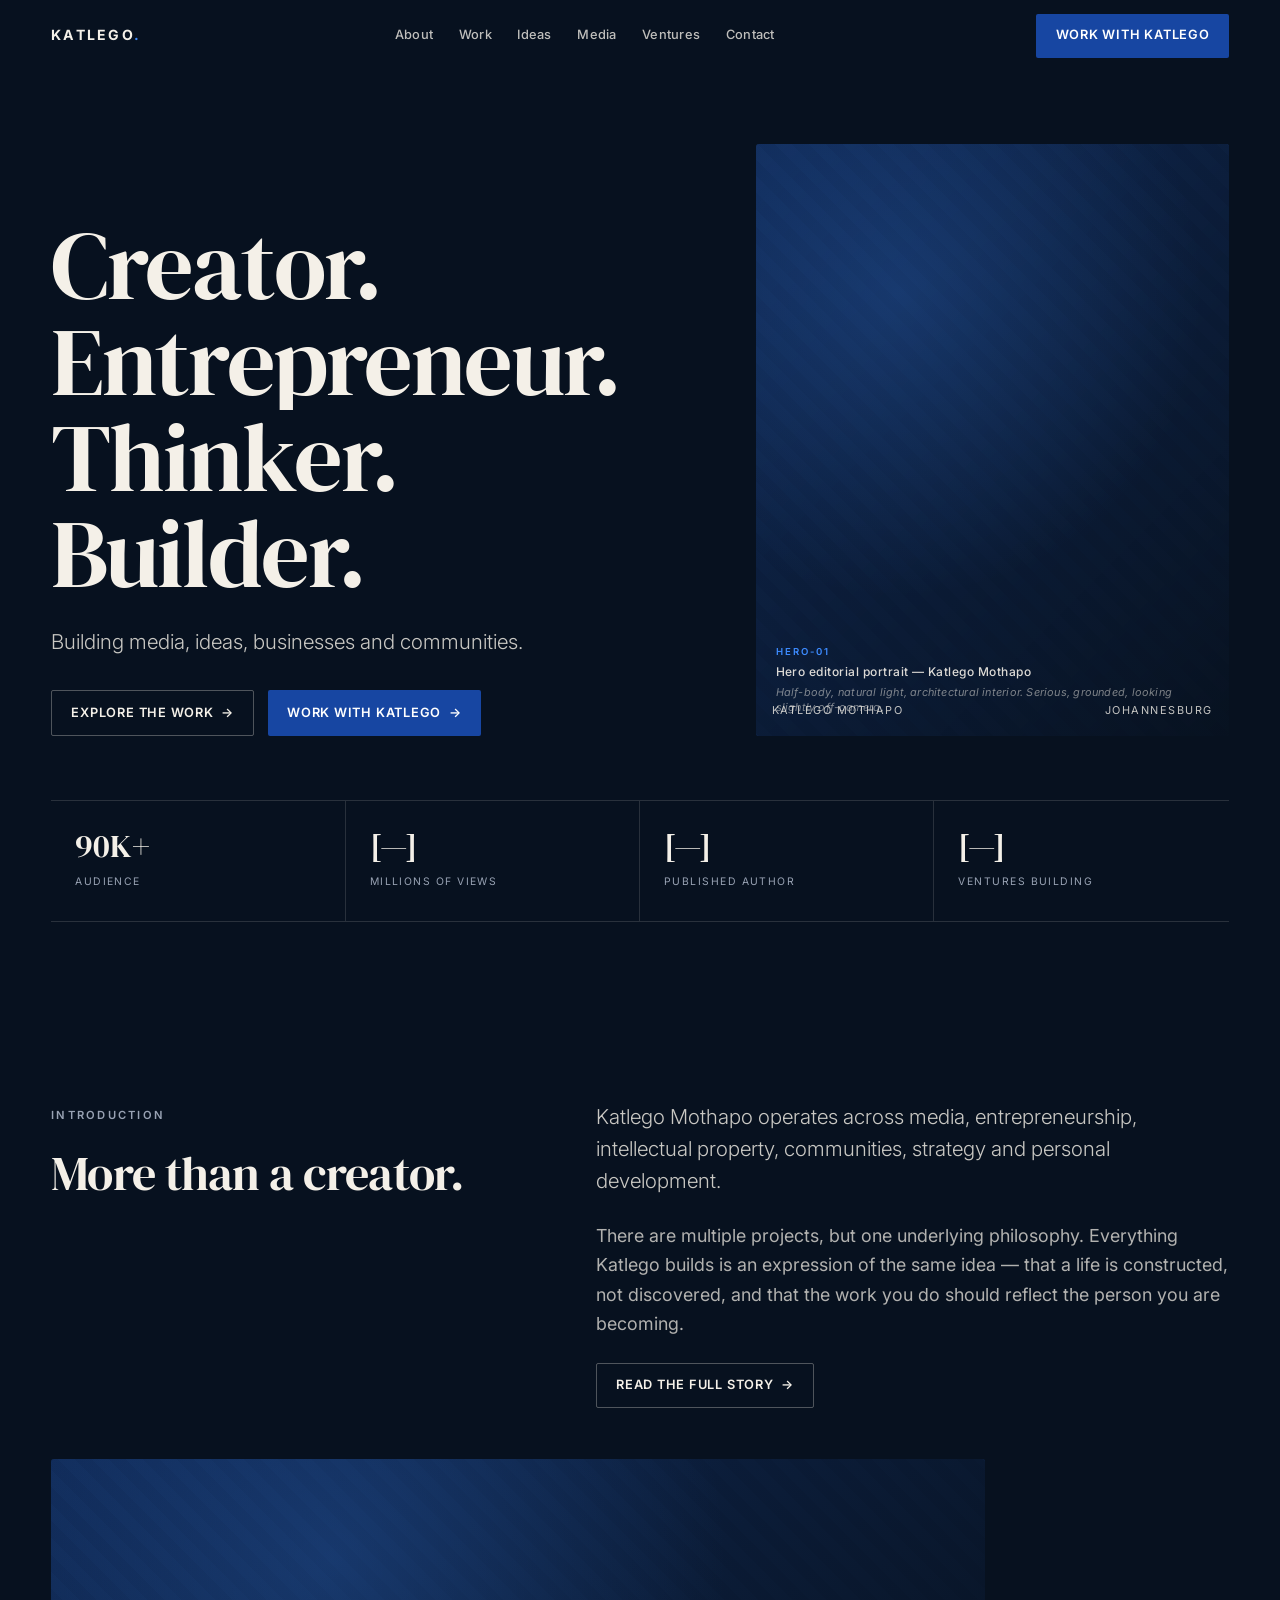
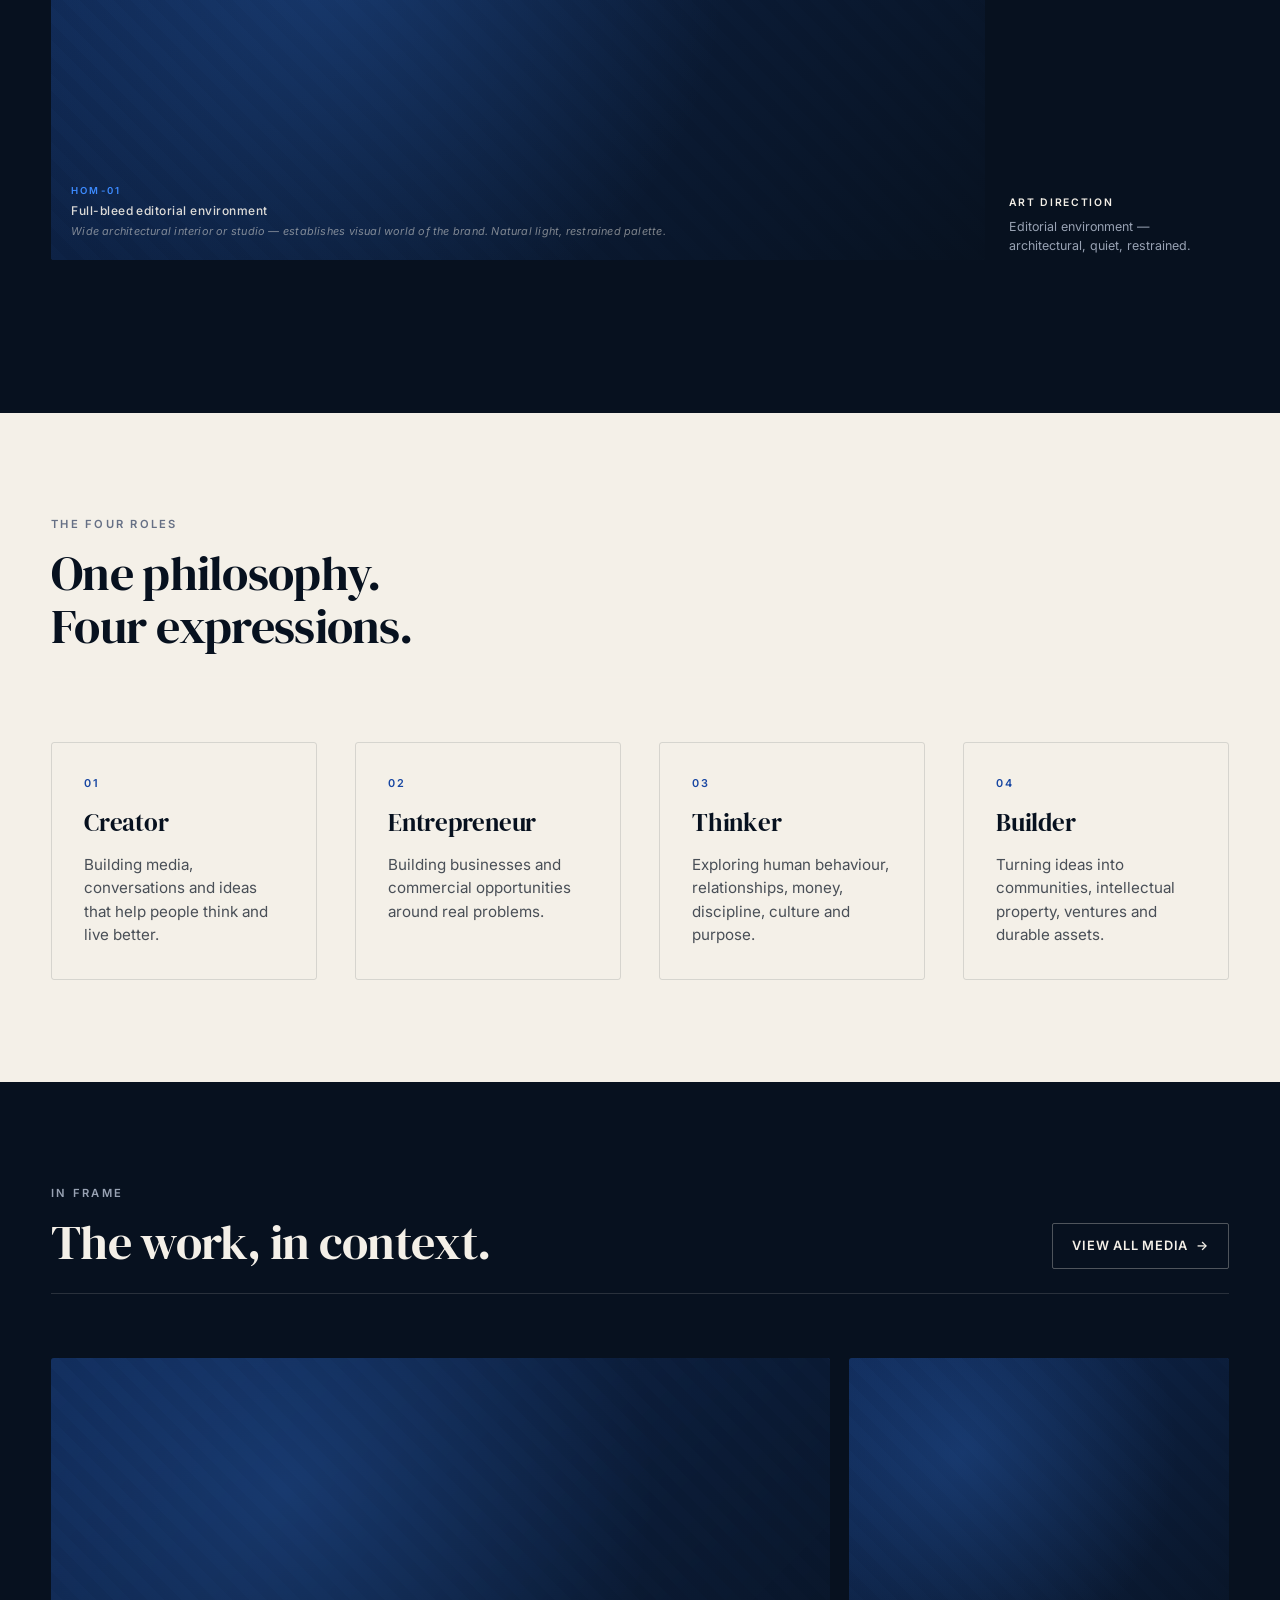
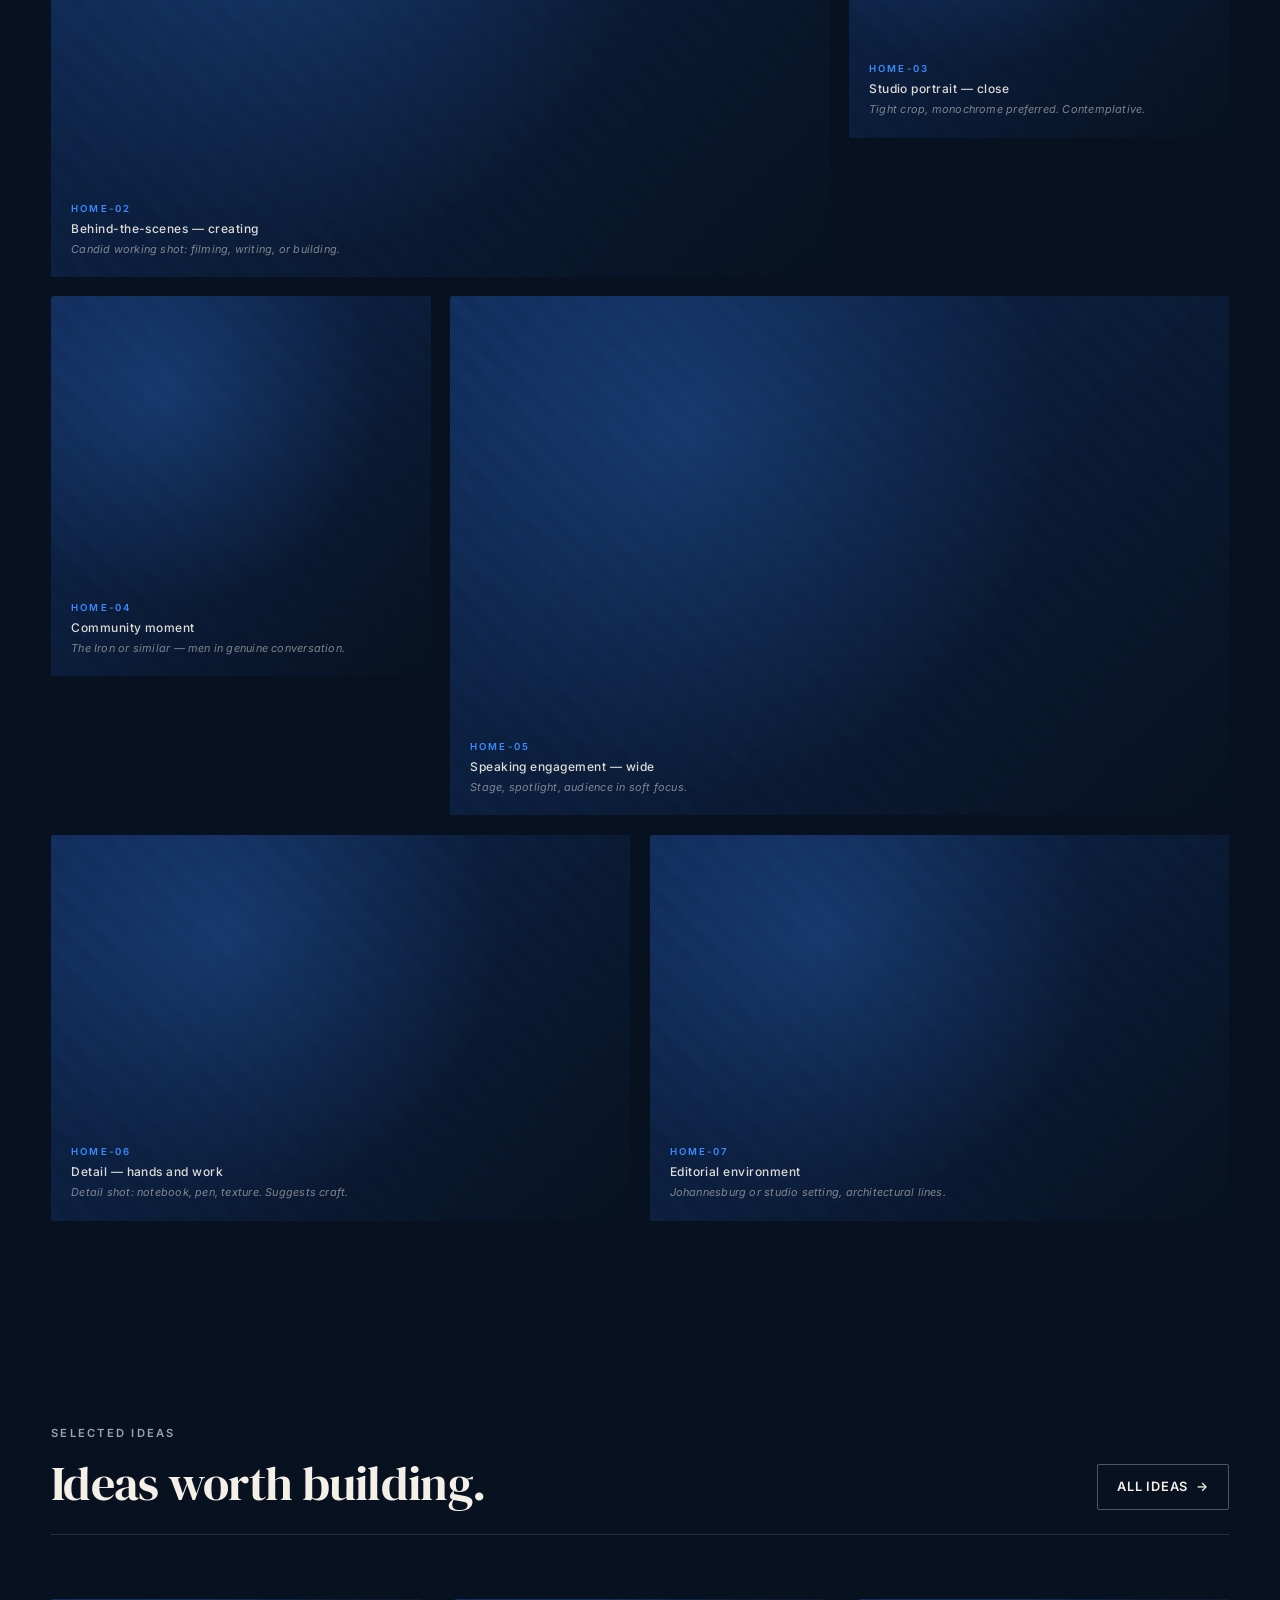
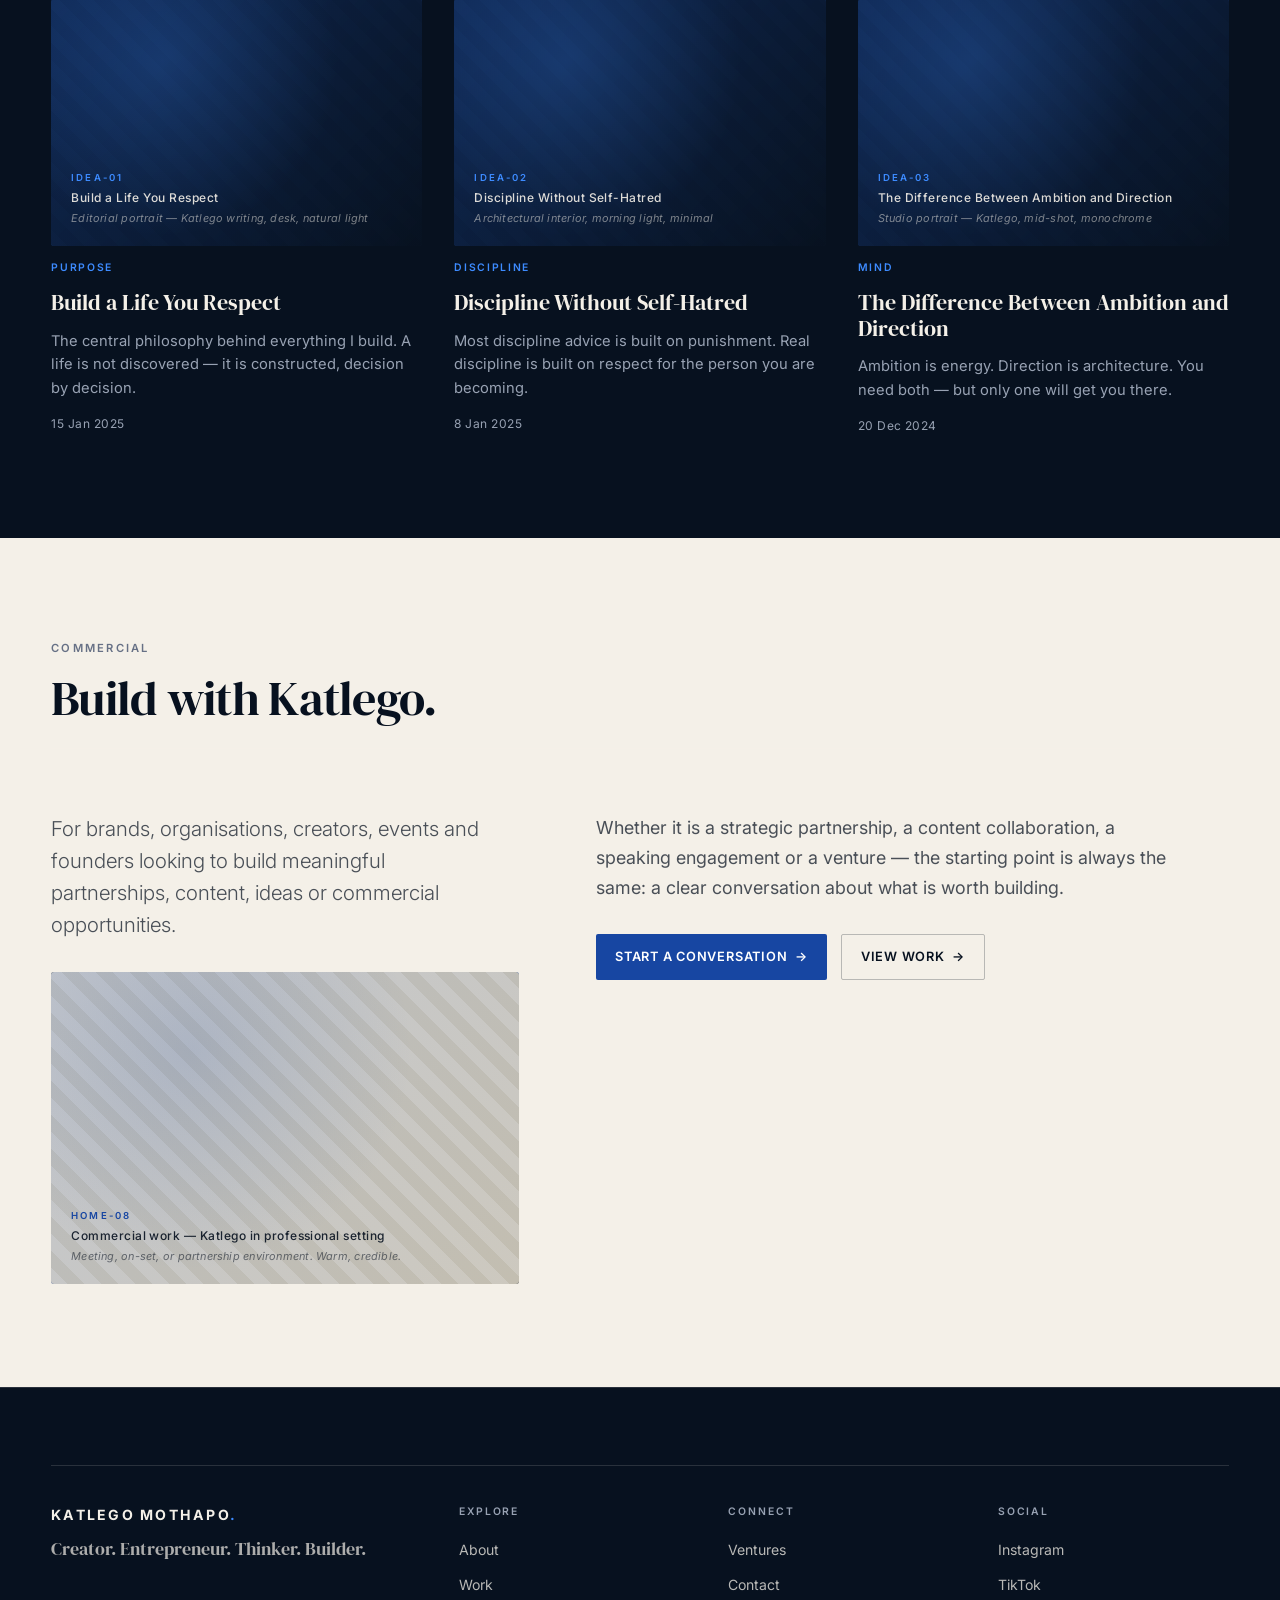
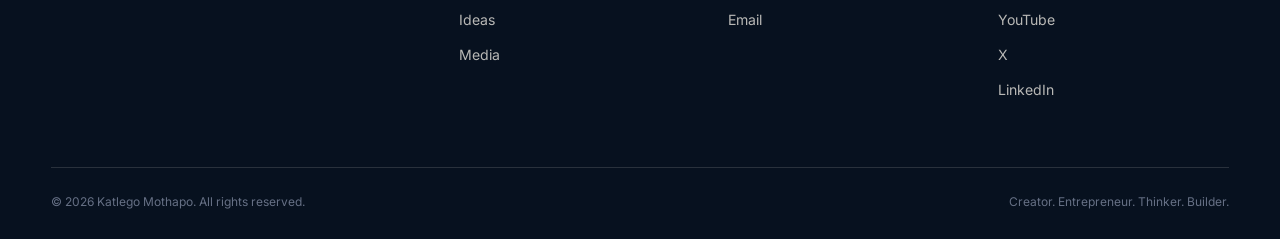
==== index.html @ 48351766 "Create index.html" ====
<!DOCTYPE html>
<html lang="en">
<head>
<meta charset="UTF-8" />
<meta name="viewport" content="width=device-width, initial-scale=1.0, viewport-fit=cover" />
<meta name="theme-color" content="#07111F" />

<title>Katlego Mothapo — Creator. Entrepreneur. Thinker. Builder.</title>
<meta name="description" content="The official website of Katlego Mothapo. Creator, entrepreneur, thinker and builder. Building media, ideas, businesses and communities." />
<link rel="canonical" href="https://katlegomothapo.com/" />

<meta property="og:type" content="website" />
<meta property="og:title" content="Katlego Mothapo — Creator. Entrepreneur. Thinker. Builder." />
<meta property="og:description" content="Building media, ideas, businesses and communities." />
<meta property="og:url" content="https://katlegomothapo.com/" />
<meta property="og:image" content="https://katlegomothapo.com/og.jpg" />
<meta property="og:site_name" content="Katlego Mothapo" />

<meta name="twitter:card" content="summary_large_image" />
<meta name="twitter:title" content="Katlego Mothapo — Creator. Entrepreneur. Thinker. Builder." />
<meta name="twitter:description" content="Building media, ideas, businesses and communities." />
<meta name="twitter:image" content="https://katlegomothapo.com/og.jpg" />

<link rel="preconnect" href="https://fonts.googleapis.com" />
<link rel="preconnect" href="https://fonts.gstatic.com" crossorigin />
<link href="https://fonts.googleapis.com/css2?family=DM+Serif+Display:ital@0;1&family=Inter:wght@300;400;500;600;700&display=swap" rel="stylesheet" />

<script type="application/ld+json">
{
  "@context": "https://schema.org",
  "@type": "Person",
  "name": "Katlego Mothapo",
  "url": "https://katlegomothapo.com/",
  "jobTitle": "Creator, Entrepreneur, Thinker, Builder",
  "description": "Creator, entrepreneur, thinker and builder. Founder of multiple initiatives across media, community, IP and ventures.",
  "sameAs": [
    "https://instagram.com/[PLACEHOLDER]",
    "https://tiktok.com/@[PLACEHOLDER]",
    "https://youtube.com/@[PLACEHOLDER]",
    "https://x.com/[PLACEHOLDER]",
    "https://linkedin.com/in/[PLACEHOLDER]"
  ]
}
</script>

<style>
:root {
  --navy: #07111F;
  --navy-soft: #0C1A2C;
  --ivory: #F4F0E8;
  --ivory-dim: #E8E2D5;
  --slate: #667085;
  --slate-light: #98A2B3;
  --cobalt: #1746A2;
  --cobalt-bright: #3D8BFF;
  --copper: #B77A4B;

  --serif: 'DM Serif Display', Georgia, 'Times New Roman', serif;
  --sans: 'Inter', -apple-system, BlinkMacSystemFont, 'Helvetica Neue', Arial, sans-serif;

  --s-1: 0.5rem;
  --s-2: 1rem;
  --s-3: 1.5rem;
  --s-4: 2rem;
  --s-5: 3rem;
  --s-6: 4rem;
  --s-7: 6rem;
  --s-8: 8rem;
  --s-9: 12rem;

  --max-w: 1440px;
  --gutter: clamp(1rem, 4vw, 4rem);
  --nav-h: 72px;

  --ease: cubic-bezier(0.22, 1, 0.36, 1);
  --dur: 600ms;

  --hairline: 1px solid rgba(244, 240, 232, 0.14);
  --hairline-dark: 1px solid rgba(7, 17, 31, 0.12);
}

*, *::before, *::after { box-sizing: border-box; margin: 0; padding: 0; }
html { scroll-behavior: smooth; -webkit-text-size-adjust: 100%; }
body {
  font-family: var(--sans);
  background: var(--navy);
  color: var(--ivory);
  font-size: 16px;
  line-height: 1.6;
  font-weight: 400;
  -webkit-font-smoothing: antialiased;
  -moz-osx-font-smoothing: grayscale;
  overflow-x: hidden;
  text-rendering: optimizeLegibility;
}
img { max-width: 100%; height: auto; display: block; }
a { color: inherit; text-decoration: none; }
button { font: inherit; color: inherit; background: none; border: none; cursor: pointer; }
ul { list-style: none; }

:focus-visible {
  outline: 2px solid var(--cobalt-bright);
  outline-offset: 3px;
  border-radius: 2px;
}

/* ===== Typography — fluid, all-device safe ===== */
.h-display {
  font-family: var(--serif);
  font-weight: 400;
  line-height: 1.0;
  letter-spacing: -0.02em;
  font-size: clamp(2rem, 7.5vw, 6.5rem);
  word-break: break-word;
  overflow-wrap: break-word;
}
.h-1 {
  font-family: var(--serif);
  font-weight: 400;
  line-height: 1.05;
  letter-spacing: -0.02em;
  font-size: clamp(1.85rem, 5.5vw, 4.5rem);
  word-break: break-word;
  overflow-wrap: break-word;
}
.h-2 {
  font-family: var(--serif);
  font-weight: 400;
  line-height: 1.1;
  letter-spacing: -0.015em;
  font-size: clamp(1.6rem, 4vw, 3rem);
  word-break: break-word;
  overflow-wrap: break-word;
}
.h-3 {
  font-family: var(--serif);
  font-weight: 400;
  line-height: 1.15;
  font-size: clamp(1.3rem, 2.4vw, 1.9rem);
}
.eyebrow {
  font-family: var(--sans);
  font-size: 0.7rem;
  font-weight: 600;
  letter-spacing: 0.2em;
  text-transform: uppercase;
  color: var(--slate-light);
}
.lead {
  font-size: clamp(1rem, 1.6vw, 1.3rem);
  line-height: 1.55;
  color: rgba(244, 240, 232, 0.82);
  font-weight: 300;
}
.body-lg { font-size: clamp(1rem, 1.4vw, 1.12rem); line-height: 1.65; }
.muted { color: var(--slate-light); }

.light { background: var(--ivory); color: var(--navy); }
.light .eyebrow { color: var(--slate); }
.light .lead { color: rgba(7, 17, 31, 0.72); }
.light .muted { color: var(--slate); }
.light .hairline { border-color: rgba(7, 17, 31, 0.14); }

/* ===== Layout primitives ===== */
.wrap {
  width: 100%;
  max-width: var(--max-w);
  margin: 0 auto;
  padding-inline: var(--gutter);
}
.wrap-narrow { max-width: 880px; margin-inline: auto; }
.section { padding-block: clamp(3rem, 8vw, 8rem); }
.section-tight { padding-block: clamp(2.25rem, 5vw, 5rem); }
.hairline { border-top: var(--hairline); }

.grid { display: grid; gap: clamp(1.25rem, 3vw, 3rem); }
.g-2 { grid-template-columns: repeat(2, minmax(0, 1fr)); }
.g-3 { grid-template-columns: repeat(3, minmax(0, 1fr)); }
.g-4 { grid-template-columns: repeat(4, minmax(0, 1fr)); }

/* ===== Buttons ===== */
.btn {
  display: inline-flex;
  align-items: center;
  justify-content: center;
  gap: 0.6em;
  padding: 0.9em 1.5em;
  font-size: 0.8rem;
  font-weight: 600;
  letter-spacing: 0.06em;
  text-transform: uppercase;
  border-radius: 2px;
  transition: background var(--dur) var(--ease), color var(--dur) var(--ease),
              border-color var(--dur) var(--ease), transform 300ms var(--ease);
  white-space: nowrap;
  min-height: 44px;
}
.btn:hover { transform: translateY(-2px); }
.btn-primary { background: var(--cobalt); color: #fff; }
.btn-primary:hover { background: var(--cobalt-bright); }
.btn-ghost { border: 1px solid rgba(244, 240, 232, 0.3); color: var(--ivory); }
.btn-ghost:hover { border-color: var(--ivory); background: rgba(244, 240, 232, 0.06); }
.light .btn-ghost { border-color: rgba(7, 17, 31, 0.25); color: var(--navy); }
.light .btn-ghost:hover { border-color: var(--navy); background: rgba(7, 17, 31, 0.04); }
.btn-arrow { transition: transform 300ms var(--ease); }
.btn:hover .btn-arrow { transform: translateX(4px); }

.link-underline {
  position: relative;
  display: inline-block;
  padding-bottom: 2px;
}
.link-underline::after {
  content: '';
  position: absolute;
  left: 0; bottom: 0;
  width: 100%; height: 1px;
  background: currentColor;
  transform: scaleX(0);
  transform-origin: right;
  transition: transform 400ms var(--ease);
}
.link-underline:hover::after { transform: scaleX(1); transform-origin: left; }

/* ===== Navigation ===== */
.nav {
  position: fixed;
  top: 0; left: 0; right: 0;
  z-index: 100;
  height: var(--nav-h);
  display: flex;
  align-items: center;
  transition: background 400ms var(--ease), backdrop-filter 400ms var(--ease),
              border-color 400ms var(--ease);
  border-bottom: 1px solid transparent;
}
.nav.scrolled {
  background: rgba(7, 17, 31, 0.85);
  backdrop-filter: saturate(180%) blur(16px);
  -webkit-backdrop-filter: saturate(180%) blur(16px);
  border-bottom: var(--hairline);
}
.nav.on-light { color: var(--navy); }
.nav.on-light.scrolled {
  background: rgba(244, 240, 232, 0.9);
  border-bottom: var(--hairline-dark);
}
.nav-inner {
  width: 100%;
  max-width: var(--max-w);
  margin: 0 auto;
  padding-inline: var(--gutter);
  display: flex;
  align-items: center;
  justify-content: space-between;
  gap: 1rem;
}
.brand {
  font-family: var(--sans);
  font-weight: 700;
  font-size: 0.88rem;
  letter-spacing: 0.16em;
  text-transform: uppercase;
  white-space: nowrap;
}
.brand span { color: var(--cobalt-bright); }
.nav.on-light .brand span { color: var(--cobalt); }

.nav-links {
  display: flex;
  align-items: center;
  gap: clamp(1.25rem, 2vw, 2rem);
}
.nav-link {
  font-size: 0.8rem;
  font-weight: 500;
  letter-spacing: 0.02em;
  position: relative;
  padding-block: 4px;
  opacity: 0.78;
  transition: opacity 250ms var(--ease);
}
.nav-link:hover, .nav-link[aria-current="page"] { opacity: 1; }
.nav-link[aria-current="page"]::after {
  content: '';
  position: absolute;
  left: 0; bottom: -2px;
  width: 100%; height: 1px;
  background: var(--cobalt-bright);
}
.nav.on-light .nav-link[aria-current="page"]::after { background: var(--cobalt); }
.nav-cta { margin-left: 0.5rem; }

.burger {
  display: none;
  width: 44px; height: 44px;
  align-items: center;
  justify-content: center;
  flex-direction: column;
  gap: 5px;
  flex-shrink: 0;
}
.burger span {
  display: block;
  width: 22px; height: 1.5px;
  background: currentColor;
  transition: transform 350ms var(--ease), opacity 250ms var(--ease);
}
.burger.open span:nth-child(1) { transform: translateY(6.5px) rotate(45deg); }
.burger.open span:nth-child(2) { opacity: 0; }
.burger.open span:nth-child(3) { transform: translateY(-6.5px) rotate(-45deg); }

/* ===== Mobile menu ===== */
.mobile-menu {
  position: fixed;
  inset: 0;
  z-index: 99;
  background: var(--navy);
  padding: calc(var(--nav-h) + 1.5rem) var(--gutter) 1.5rem;
  display: flex;
  flex-direction: column;
  justify-content: space-between;
  gap: 1.5rem;
  overflow-y: auto;
  transform: translateY(-100%);
  visibility: hidden;
  transition: transform 550ms var(--ease), visibility 0s linear 550ms;
}
.mobile-menu.open {
  transform: translateY(0);
  visibility: visible;
  transition: transform 550ms var(--ease), visibility 0s;
}
.mobile-menu nav { display: flex; flex-direction: column; gap: 0.2rem; }
.mobile-link {
  font-family: var(--serif);
  font-size: clamp(1.75rem, 9vw, 3rem);
  line-height: 1.1;
  padding-block: 0.22em;
  border-bottom: 1px solid rgba(244, 240, 232, 0.08);
  display: flex;
  align-items: baseline;
  justify-content: space-between;
  gap: 1rem;
  opacity: 0;
  transform: translateY(20px);
}
.mobile-menu.open .mobile-link {
  animation: slideUp 500ms var(--ease) forwards;
}
.mobile-link:nth-child(1) { animation-delay: 100ms; }
.mobile-link:nth-child(2) { animation-delay: 160ms; }
.mobile-link:nth-child(3) { animation-delay: 220ms; }
.mobile-link:nth-child(4) { animation-delay: 280ms; }
.mobile-link:nth-child(5) { animation-delay: 340ms; }
.mobile-link:nth-child(6) { animation-delay: 400ms; }
.mobile-link .num {
  font-family: var(--sans);
  font-size: 0.68rem;
  letter-spacing: 0.2em;
  color: var(--slate);
}
.mobile-foot {
  display: flex;
  flex-wrap: wrap;
  gap: 1rem 1.5rem;
  padding-top: 1.5rem;
  border-top: var(--hairline);
}
.mobile-foot a {
  font-size: 0.75rem;
  letter-spacing: 0.08em;
  text-transform: uppercase;
  color: var(--slate-light);
}
.mobile-foot a:hover { color: var(--ivory); }

@keyframes slideUp { to { opacity: 1; transform: translateY(0); } }

/* ===== Reveal animations ===== */
.reveal {
  opacity: 0;
  transform: translateY(24px);
  transition: opacity 800ms var(--ease), transform 800ms var(--ease);
}
.reveal.in { opacity: 1; transform: none; }

.reveal-delay-1 { transition-delay: 80ms; }
.reveal-delay-2 { transition-delay: 160ms; }
.reveal-delay-3 { transition-delay: 240ms; }
.reveal-delay-4 { transition-delay: 320ms; }

.img-reveal { overflow: hidden; }
.img-reveal img {
  transform: scale(1.06);
  transition: transform 1200ms var(--ease);
}
.img-reveal.in img { transform: scale(1); }

/* ===== Image treatments ===== */
.img-frame {
  position: relative;
  width: 100%;
  background: linear-gradient(135deg, #0C1A2C 0%, #1746A2 60%, #07111F 100%);
  overflow: hidden;
  border-radius: 3px;
}
.img-frame img {
  width: 100%; height: 100%;
  object-fit: cover;
  display: block;
}
.ratio-4-5 { aspect-ratio: 4 / 5; }
.ratio-3-4 { aspect-ratio: 3 / 4; }
.ratio-1-1 { aspect-ratio: 1 / 1; }
.ratio-16-9 { aspect-ratio: 16 / 9; }
.ratio-3-2 { aspect-ratio: 3 / 2; }
.ratio-2-3 { aspect-ratio: 2 / 3; }
.ratio-21-9 { aspect-ratio: 21 / 9; }

/* ===== Placeholder visual ===== */
.ph {
  position: relative;
  width: 100%;
  height: 100%;
  min-height: 180px;
  background:
    linear-gradient(135deg, rgba(23, 70, 162, 0.35), rgba(7, 17, 31, 0.9)),
    repeating-linear-gradient(45deg, #0C1A2C 0 12px, #0A1626 12px 24px);
  display: flex;
  align-items: flex-end;
  padding: clamp(0.85rem, 2.5vw, 1.25rem);
  color: rgba(244, 240, 232, 0.55);
}
.ph::before {
  content: '';
  position: absolute;
  inset: 0;
  background: radial-gradient(circle at 30% 25%, rgba(61, 139, 255, 0.22), transparent 55%);
}
.ph-label {
  position: relative;
  z-index: 1;
  display: flex;
  flex-direction: column;
  gap: 0.3rem;
  max-width: 100%;
}
.ph-ref {
  font-family: var(--sans);
  font-size: 0.6rem;
  letter-spacing: 0.22em;
  color: var(--cobalt-bright);
  font-weight: 600;
  text-transform: uppercase;
}
.ph-title {
  font-family: var(--sans);
  font-size: clamp(0.65rem, 1.4vw, 0.75rem);
  letter-spacing: 0.04em;
  color: rgba(244, 240, 232, 0.9);
  font-weight: 500;
  line-height: 1.35;
}
.ph-note {
  font-family: var(--sans);
  font-size: clamp(0.6rem, 1.3vw, 0.68rem);
  letter-spacing: 0.02em;
  color: rgba(244, 240, 232, 0.5);
  font-style: italic;
  line-height: 1.4;
}
.ph.light-ph {
  background:
    linear-gradient(135deg, rgba(23, 70, 162, 0.18), rgba(7, 17, 31, 0.12)),
    repeating-linear-gradient(45deg, #E8E2D5 0 12px, #DDD6C5 12px 24px);
  color: rgba(7, 17, 31, 0.55);
}
.ph.light-ph::before {
  background: radial-gradient(circle at 30% 25%, rgba(23, 70, 162, 0.14), transparent 55%);
}
.ph.light-ph .ph-ref { color: var(--cobalt); }
.ph.light-ph .ph-title { color: rgba(7, 17, 31, 0.9); }
.ph.light-ph .ph-note { color: rgba(7, 17, 31, 0.55); }

/* ===== Cards ===== */
.card {
  display: flex;
  flex-direction: column;
  gap: 1rem;
  padding: clamp(1.25rem, 3vw, 2rem);
  border: var(--hairline);
  border-radius: 3px;
  transition: border-color 400ms var(--ease), background 400ms var(--ease),
              transform 400ms var(--ease);
  height: 100%;
}
.card:hover {
  border-color: rgba(61, 139, 255, 0.45);
  background: rgba(244, 240, 232, 0.025);
  transform: translateY(-3px);
}
.card-num {
  font-family: var(--sans);
  font-size: 0.68rem;
  letter-spacing: 0.2em;
  color: var(--cobalt-bright);
  font-weight: 600;
  text-transform: uppercase;
}
.card h3 {
  font-family: var(--serif);
  font-size: clamp(1.3rem, 2vw, 1.55rem);
  font-weight: 400;
  line-height: 1.15;
  letter-spacing: -0.01em;
}
.card p { color: rgba(244, 240, 232, 0.7); font-size: 0.95rem; line-height: 1.55; }
.card-meta {
  margin-top: auto;
  padding-top: 1.25rem;
  display: flex;
  flex-wrap: wrap;
  gap: 0.5rem 1.25rem;
  font-size: 0.72rem;
  letter-spacing: 0.06em;
  color: var(--slate-light);
}
.card-meta strong {
  color: var(--ivory);
  font-weight: 500;
  text-transform: uppercase;
  font-size: 0.65rem;
  letter-spacing: 0.12em;
}
.light .card { border-color: rgba(7, 17, 31, 0.12); }
.light .card:hover { background: rgba(7, 17, 31, 0.02); border-color: rgba(23, 70, 162, 0.4); }
.light .card p { color: rgba(7, 17, 31, 0.72); }
.light .card-meta { color: var(--slate); }
.light .card-meta strong { color: var(--navy); }
.light .card-num { color: var(--cobalt); }

/* ===== Tag ===== */
.tag {
  display: inline-block;
  font-size: 0.68rem;
  font-weight: 600;
  letter-spacing: 0.14em;
  text-transform: uppercase;
  padding: 0.5em 0.9em;
  border: 1px solid rgba(244, 240, 232, 0.22);
  border-radius: 100px;
  color: rgba(244, 240, 232, 0.85);
  transition: all 300ms var(--ease);
  min-height: 34px;
}
.tag:hover { border-color: var(--cobalt-bright); color: var(--cobalt-bright); }
.tag.active { background: var(--cobalt); border-color: var(--cobalt); color: #fff; }
.light .tag { border-color: rgba(7, 17, 31, 0.2); color: rgba(7, 17, 31, 0.8); }
.light .tag:hover { border-color: var(--cobalt); color: var(--cobalt); }
.light .tag.active { background: var(--cobalt); border-color: var(--cobalt); color: #fff; }

/* ===== Section headers ===== */
.section-head {
  display: flex;
  flex-wrap: wrap;
  align-items: flex-end;
  justify-content: space-between;
  gap: 1.25rem;
  margin-bottom: clamp(2rem, 5vw, 4rem);
  padding-bottom: 1.5rem;
  border-bottom: var(--hairline);
}
.section-head .eyebrow { display: block; margin-bottom: 0.85rem; }
.section-head h2 { max-width: 22ch; }

/* ===== Hero ===== */
.hero {
  position: relative;
  padding-top: calc(var(--nav-h) + clamp(2rem, 6vw, 4.5rem));
  padding-bottom: clamp(2.5rem, 6vw, 5rem);
  overflow: hidden;
}
.hero-grid {
  display: grid;
  grid-template-columns: 1.15fr 0.85fr;
  gap: clamp(2rem, 5vw, 5rem);
  align-items: end;
}
.hero-title { margin-bottom: 1.5rem; }
.hero-title .line { display: block; overflow: hidden; }
.hero-title .line > span {
  display: block;
  transform: translateY(105%);
  animation: revealUp 1000ms var(--ease) forwards;
}
.hero-title .line:nth-child(1) > span { animation-delay: 150ms; }
.hero-title .line:nth-child(2) > span { animation-delay: 250ms; }
.hero-title .line:nth-child(3) > span { animation-delay: 350ms; }
.hero-title .line:nth-child(4) > span { animation-delay: 450ms; }

@keyframes revealUp { to { transform: translateY(0); } }

.hero-copy { max-width: 46ch; }
.hero-cta {
  display: flex;
  flex-wrap: wrap;
  gap: 0.85rem;
  margin-top: 2rem;
}
.hero-portrait {
  position: relative;
  align-self: end;
}
.hero-portrait .caption {
  position: absolute;
  bottom: 1rem;
  left: 1rem;
  right: 1rem;
  font-size: 0.68rem;
  letter-spacing: 0.14em;
  text-transform: uppercase;
  color: rgba(244, 240, 232, 0.8);
  display: flex;
  justify-content: space-between;
  gap: 1rem;
  z-index: 2;
}

/* ===== Credibility strip ===== */
.cred {
  display: grid;
  grid-template-columns: repeat(4, minmax(0, 1fr));
  gap: 0;
  border-top: var(--hairline);
  border-bottom: var(--hairline);
  margin-top: clamp(2.5rem, 5vw, 4rem);
}
.cred-item {
  padding: clamp(1.1rem, 2.5vw, 1.75rem) clamp(0.9rem, 2vw, 1.5rem);
  border-right: var(--hairline);
  min-width: 0;
}
.cred-item:last-child { border-right: none; }
.cred-item .num {
  font-family: var(--serif);
  font-size: clamp(1.35rem, 2.6vw, 2.2rem);
  line-height: 1;
  display: block;
  margin-bottom: 0.35rem;
  word-break: break-word;
}
.cred-item .lbl {
  font-size: 0.65rem;
  letter-spacing: 0.14em;
  text-transform: uppercase;
  color: var(--slate-light);
}

/* ===== Splits ===== */
.split {
  display: grid;
  grid-template-columns: 0.85fr 1.15fr;
  gap: clamp(2rem, 6vw, 5rem);
  align-items: start;
}
.split-flip { grid-template-columns: 1.15fr 0.85fr; }

/* ===== Editorial image compositions ===== */
.img-duo {
  display: grid;
  grid-template-columns: 1fr 1fr;
  gap: clamp(1rem, 2vw, 1.25rem);
  align-items: end;
}
.img-duo > .tall { transform: translateY(-2rem); }

.img-trio {
  display: grid;
  grid-template-columns: 1.2fr 0.8fr;
  grid-template-rows: 1fr 1fr;
  gap: clamp(1rem, 2vw, 1.25rem);
  min-height: 500px;
}
.img-trio > :first-child { grid-row: 1 / -1; }
.img-trio .img-frame { height: 100%; }

.img-band {
  position: relative;
  width: 100%;
  margin-block: clamp(1.5rem, 4vw, 4rem);
}
.img-band .band-caption {
  display: flex;
  justify-content: space-between;
  gap: 1rem;
  margin-top: 0.75rem;
  font-size: 0.68rem;
  letter-spacing: 0.12em;
  text-transform: uppercase;
  color: var(--slate-light);
}

.img-caption-side {
  display: grid;
  grid-template-columns: 1fr 220px;
  gap: clamp(1rem, 2vw, 1.5rem);
  align-items: end;
}
.img-caption-side .cap {
  font-size: 0.78rem;
  line-height: 1.5;
  color: var(--slate-light);
  padding-bottom: 0.25rem;
}
.img-caption-side .cap strong {
  display: block;
  color: var(--ivory);
  font-size: 0.65rem;
  letter-spacing: 0.16em;
  text-transform: uppercase;
  margin-bottom: 0.5rem;
  font-weight: 600;
}
.light .img-caption-side .cap { color: var(--slate); }
.light .img-caption-side .cap strong { color: var(--navy); }

/* ===== Kinetic band (image + overlay) ===== */
.kinetic {
  position: relative;
  margin-block: clamp(2rem, 5vw, 5rem);
  overflow: hidden;
  border-radius: 3px;
}
.kinetic .img-frame {
  aspect-ratio: 16 / 9;
  min-height: 280px;
}
.kinetic-overlay {
  position: absolute;
  inset: 0;
  display: flex;
  align-items: flex-end;
  padding: clamp(1.25rem, 4vw, 3rem);
  z-index: 2;
}
.kinetic-overlay::before {
  content: '';
  position: absolute;
  inset: 0;
  background: linear-gradient(180deg, rgba(7, 17, 31, 0.3) 0%, rgba(7, 17, 31, 0.85) 100%);
}
.kinetic-overlay .inner {
  position: relative;
  z-index: 1;
  max-width: 640px;
  color: var(--ivory);
}
.kinetic-overlay .inner h2 { color: var(--ivory); }
.kinetic-overlay .inner p { color: rgba(244, 240, 232, 0.85); margin-top: 1rem; }

/* ===== Media & article cards ===== */
.media-card {
  display: flex;
  flex-direction: column;
  gap: 0.85rem;
  cursor: pointer;
}
.media-card .img-frame img { transition: transform 900ms var(--ease); }
.media-card:hover .img-frame img { transform: scale(1.04); }
.media-card .cat {
  font-size: 0.65rem;
  letter-spacing: 0.16em;
  text-transform: uppercase;
  color: var(--cobalt-bright);
  font-weight: 600;
}
.light .media-card .cat { color: var(--cobalt); }
.media-card h3 {
  font-family: var(--serif);
  font-size: clamp(1.15rem, 1.8vw, 1.35rem);
  font-weight: 400;
  line-height: 1.2;
}
.media-card .meta {
  font-size: 0.75rem;
  color: var(--slate-light);
  letter-spacing: 0.04em;
}
.light .media-card .meta { color: var(--slate); }

.article-grid {
  display: grid;
  grid-template-columns: repeat(3, minmax(0, 1fr));
  gap: clamp(1.5rem, 3vw, 2.5rem) clamp(1.25rem, 2.5vw, 2rem);
}

.featured {
  display: grid;
  grid-template-columns: 1.2fr 1fr;
  gap: clamp(1.5rem, 4vw, 3.5rem);
  align-items: center;
  padding-bottom: clamp(2rem, 4vw, 3.5rem);
  margin-bottom: clamp(2rem, 4vw, 3.5rem);
  border-bottom: var(--hairline);
}
.light .featured { border-bottom: var(--hairline-dark); }

/* ===== Mosaic ===== */
.mosaic {
  display: grid;
  grid-template-columns: repeat(6, minmax(0, 1fr));
  gap: clamp(0.85rem, 1.5vw, 1.25rem);
}
.mosaic > :nth-child(1) { grid-column: span 4; }
.mosaic > :nth-child(2) { grid-column: span 2; }
.mosaic > :nth-child(3) { grid-column: span 2; }
.mosaic > :nth-child(4) { grid-column: span 4; }
.mosaic > :nth-child(5) { grid-column: span 3; }
.mosaic > :nth-child(6) { grid-column: span 3; }

/* ===== Ventures ===== */
.venture-feature {
  display: grid;
  grid-template-columns: 1fr 1fr;
  gap: clamp(1.5rem, 4vw, 3.5rem);
  align-items: center;
  padding-block: clamp(1.75rem, 4vw, 3.5rem);
  border-bottom: var(--hairline);
}
.light .venture-feature { border-bottom: var(--hairline-dark); }
.venture-feature.flip > :first-child { order: 2; }

.venture .stage,
.venture-feature .stage {
  font-size: 0.65rem;
  letter-spacing: 0.16em;
  text-transform: uppercase;
  color: var(--cobalt-bright);
  font-weight: 600;
}
.light .venture-feature .stage { color: var(--cobalt); }
.venture-feature .desc { color: rgba(244, 240, 232, 0.72); }
.light .venture-feature .desc { color: rgba(7, 17, 31, 0.72); }
.venture-feature .fact { font-size: 0.82rem; }
.venture-feature .fact strong {
  display: block;
  font-size: 0.63rem;
  letter-spacing: 0.16em;
  text-transform: uppercase;
  color: var(--slate-light);
  font-weight: 600;
  margin-bottom: 0.15rem;
}
.light .venture-feature .fact strong { color: var(--slate); }

/* ===== Contact form ===== */
.form-grid {
  display: grid;
  grid-template-columns: repeat(2, minmax(0, 1fr));
  gap: clamp(1rem, 2vw, 1.5rem);
}
.field { display: flex; flex-direction: column; gap: 0.5rem; min-width: 0; }
.field.full { grid-column: 1 / -1; }
.field label {
  font-size: 0.7rem;
  letter-spacing: 0.14em;
  text-transform: uppercase;
  font-weight: 600;
  color: var(--slate-light);
}
.light .field label { color: var(--slate); }
.field input,
.field select,
.field textarea {
  font-family: var(--sans);
  font-size: 1rem;
  padding: 0.85em 1em;
  background: rgba(244, 240, 232, 0.04);
  border: 1px solid rgba(244, 240, 232, 0.18);
  border-radius: 2px;
  color: var(--ivory);
  transition: border-color 250ms var(--ease), background 250ms var(--ease);
  width: 100%;
  min-height: 44px;
}
.light .field input,
.light .field select,
.light .field textarea {
  background: rgba(7, 17, 31, 0.03);
  border-color: rgba(7, 17, 31, 0.16);
  color: var(--navy);
}
.field input:focus,
.field select:focus,
.field textarea:focus {
  outline: none;
  border-color: var(--cobalt-bright);
  background: rgba(244, 240, 232, 0.06);
}
.light .field input:focus,
.light .field select:focus,
.light .field textarea:focus {
  border-color: var(--cobalt);
  background: rgba(7, 17, 31, 0.05);
}
.field textarea { resize: vertical; min-height: 130px; }
.field .error {
  font-size: 0.75rem;
  color: #FF6B6B;
  min-height: 1em;
}
.field.invalid input,
.field.invalid select,
.field.invalid textarea { border-color: #FF6B6B; }

.form-status {
  margin-top: 1.25rem;
  padding: 0.9rem 1.1rem;
  border-radius: 2px;
  font-size: 0.9rem;
  display: none;
}
.form-status.show { display: block; }
.form-status.ok {
  background: rgba(61, 139, 255, 0.12);
  border: 1px solid rgba(61, 139, 255, 0.4);
  color: var(--cobalt-bright);
}
.form-status.err {
  background: rgba(255, 107, 107, 0.1);
  border: 1px solid rgba(255, 107, 107, 0.35);
  color: #FF9B9B;
}

/* ===== Footer ===== */
.footer {
  background: var(--navy);
  border-top: var(--hairline);
  padding-block: clamp(2.5rem, 6vw, 5rem) 1.75rem;
}
.footer-statement {
  font-family: var(--serif);
  font-size: clamp(1.9rem, 6vw, 5rem);
  line-height: 1.02;
  letter-spacing: -0.02em;
  margin-bottom: clamp(2rem, 5vw, 4rem);
  max-width: 14ch;
  word-break: break-word;
}
.footer-grid {
  display: grid;
  grid-template-columns: 1.6fr 1fr 1fr 1fr;
  gap: clamp(1.5rem, 3vw, 3rem);
  padding-top: clamp(1.5rem, 3vw, 2.5rem);
  border-top: var(--hairline);
}
.footer-col h4 {
  font-size: 0.65rem;
  letter-spacing: 0.18em;
  text-transform: uppercase;
  color: var(--slate-light);
  font-weight: 600;
  margin-bottom: 1rem;
}
.footer-col ul { display: flex; flex-direction: column; gap: 0.6rem; }
.footer-col a {
  font-size: 0.88rem;
  color: rgba(244, 240, 232, 0.75);
  transition: color 250ms var(--ease);
}
.footer-col a:hover { color: var(--ivory); }
.footer-bottom {
  margin-top: clamp(2rem, 5vw, 4rem);
  padding-top: 1.5rem;
  border-top: var(--hairline);
  display: flex;
  flex-wrap: wrap;
  justify-content: space-between;
  gap: 0.75rem;
  font-size: 0.75rem;
  color: var(--slate);
}
.footer-tagline {
  font-family: var(--serif);
  font-size: clamp(1rem, 1.5vw, 1.15rem);
  margin-top: 0.5rem;
  color: rgba(244, 240, 232, 0.7);
}

/* ===== Page hero (interior pages) ===== */
.page-hero {
  padding-top: calc(var(--nav-h) + clamp(2.5rem, 7vw, 6rem));
  padding-bottom: clamp(2rem, 4vw, 3.5rem);
}
.page-hero h1 { max-width: 16ch; }
.page-hero .lead { margin-top: 1.5rem; max-width: 52ch; }

/* ===== Filters ===== */
.filter-bar {
  display: flex;
  flex-wrap: wrap;
  gap: 0.5rem;
  margin-bottom: clamp(1.75rem, 3vw, 2.5rem);
}

/* ===== Utilities ===== */
.stack-sm > * + * { margin-top: 0.9rem; }
.stack > * + * { margin-top: 1.5rem; }
.stack-lg > * + * { margin-top: 2.5rem; }
.text-center { text-align: center; }
.mt-4 { margin-top: 1.75rem; }
.mt-6 { margin-top: 2.5rem; }
.mt-8 { margin-top: 3.5rem; }
.hide { display: none !important; }
.accent-copper { color: var(--copper); }

/* ============================================================
   RESPONSIVE — full coverage 320px → 1920px+
   ============================================================ */

/* Very large desktop */
@media (min-width: 1600px) {
  :root { --max-w: 1560px; }
}

/* Tablet landscape */
@media (max-width: 1100px) {
  .hero-grid { grid-template-columns: 1fr; gap: 2rem; }
  .hero-portrait { max-width: 540px; }
  .split, .split-flip { grid-template-columns: 1fr; gap: 2rem; }
  .g-4 { grid-template-columns: repeat(2, minmax(0, 1fr)); }
  .article-grid { grid-template-columns: repeat(2, minmax(0, 1fr)); }
  .footer-grid { grid-template-columns: 1fr 1fr; }
  .mosaic { grid-template-columns: repeat(4, minmax(0, 1fr)); }
  .mosaic > :nth-child(1) { grid-column: span 3; }
  .mosaic > :nth-child(2) { grid-column: span 1; }
  .mosaic > :nth-child(3) { grid-column: span 1; }
  .mosaic > :nth-child(4) { grid-column: span 3; }
  .mosaic > :nth-child(5), .mosaic > :nth-child(6) { grid-column: span 2; }
  .img-trio { min-height: 400px; }
  .venture-feature { grid-template-columns: 1fr; }
  .venture-feature.flip > :first-child { order: 0; }
}

/* Tablet portrait / large phone */
@media (max-width: 860px) {
  :root { --nav-h: 64px; }
  .nav-links { display: none; }
  .nav-cta { display: none; }
  .burger { display: flex; }
  .cred { grid-template-columns: repeat(2, minmax(0, 1fr)); }
  .cred-item:nth-child(2) { border-right: none; }
  .cred-item:nth-child(1), .cred-item:nth-child(2) { border-bottom: var(--hairline); }
  .g-2, .g-3 { grid-template-columns: 1fr; }
  .article-grid { grid-template-columns: 1fr; }
  .featured { grid-template-columns: 1fr; }
  .form-grid { grid-template-columns: 1fr; }
  .section-head { flex-direction: column; align-items: flex-start; }
  .mosaic { grid-template-columns: repeat(2, minmax(0, 1fr)); }
  .mosaic > * { grid-column: span 1 !important; }
  .img-trio { grid-template-columns: 1fr; grid-template-rows: auto; min-height: 0; }
  .img-trio > :first-child { grid-row: auto; }
  .img-caption-side { grid-template-columns: 1fr; }
  .img-duo { grid-template-columns: 1fr; }
  .img-duo > .tall { transform: none; }
  .kinetic .img-frame { aspect-ratio: 4 / 3; }
  .featured { gap: 1.5rem; }
}

/* Small phone */
@media (max-width: 560px) {
  :root { --gutter: 1.1rem; }
  body { font-size: 15px; }
  .footer-grid { grid-template-columns: 1fr; }
  .hero-cta { flex-direction: column; align-items: stretch; }
  .hero-cta .btn { width: 100%; }
  .cred { grid-template-columns: 1fr 1fr; }
  .cred-item { padding: 1rem 0.85rem; }
  .btn { font-size: 0.75rem; padding: 0.85em 1.25em; }
  .card { padding: 1.25rem; }
  .section-head { margin-bottom: 1.75rem; padding-bottom: 1.25rem; }
  .filter-bar { gap: 0.4rem; }
  .tag { font-size: 0.62rem; padding: 0.45em 0.8em; }
}

/* Very small phone (320px target) */
@media (max-width: 380px) {
  :root { --gutter: 0.9rem; }
  body { font-size: 14.5px; }
  .brand { font-size: 0.8rem; letter-spacing: 0.12em; }
  .h-display { font-size: clamp(1.75rem, 8.5vw, 2.5rem); }
  .h-1 { font-size: clamp(1.6rem, 7vw, 2.2rem); }
  .h-2 { font-size: clamp(1.4rem, 6vw, 1.85rem); }
  .cred-item .num { font-size: 1.25rem; }
  .mobile-link { font-size: clamp(1.5rem, 8.5vw, 2.2rem); }
  .btn { font-size: 0.72rem; padding: 0.8em 1.1em; }
  .card { padding: 1rem; }
}

/* ===== Reduced motion ===== */
@media (prefers-reduced-motion: reduce) {
  *, *::before, *::after {
    animation-duration: 0.01ms !important;
    animation-iteration-count: 1 !important;
    transition-duration: 0.01ms !important;
    scroll-behavior: auto !important;
  }
  .reveal { opacity: 1; transform: none; }
  .hero-title .line > span { transform: none; }
  .img-reveal img { transform: none; }
}

/* ===== Print ===== */
@media print {
  .nav, .mobile-menu, .footer, .burger { display: none; }
  body { background: #fff; color: #000; }
}

/* ===== Landscape phone safety ===== */
@media (max-height: 500px) and (orientation: landscape) {
  .mobile-menu { padding-top: calc(var(--nav-h) + 1rem); }
  .mobile-link { font-size: clamp(1.2rem, 5vw, 1.8rem); padding-block: 0.15em; }
  .mobile-menu nav { gap: 0; }
}

/* ===== Prevent overflow universally ===== */
img, svg, video, iframe { max-width: 100%; }
.wrap, .section, .hero, main, section, footer, header { max-width: 100vw; }
h1, h2, h3, h4, p, a, span, div { overflow-wrap: break-word; word-wrap: break-word; }
</style>
</head>
<body>

<header class="nav" id="nav">
  <div class="nav-inner">
    <a href="#/" class="brand" data-link>KATLEGO<span>.</span></a>
    <nav class="nav-links" aria-label="Primary">
      <a href="#/about" class="nav-link" data-link data-page="about">About</a>
      <a href="#/work" class="nav-link" data-link data-page="work">Work</a>
      <a href="#/ideas" class="nav-link" data-link data-page="ideas">Ideas</a>
      <a href="#/media" class="nav-link" data-link data-page="media">Media</a>
      <a href="#/ventures" class="nav-link" data-link data-page="ventures">Ventures</a>
      <a href="#/contact" class="nav-link" data-link data-page="contact">Contact</a>
    </nav>
    <a href="#/contact" class="btn btn-primary nav-cta" data-link>Work With Katlego</a>
    <button class="burger" id="burger" aria-label="Open menu" aria-expanded="false" aria-controls="mobileMenu">
      <span></span><span></span><span></span>
    </button>
  </div>
</header>

<div class="mobile-menu" id="mobileMenu" role="dialog" aria-modal="true" aria-label="Site menu">
  <nav aria-label="Mobile">
    <a href="#/about" class="mobile-link" data-link><span>About</span><span class="num">01</span></a>
    <a href="#/work" class="mobile-link" data-link><span>Work</span><span class="num">02</span></a>
    <a href="#/ideas" class="mobile-link" data-link><span>Ideas</span><span class="num">03</span></a>
    <a href="#/media" class="mobile-link" data-link><span>Media</span><span class="num">04</span></a>
    <a href="#/ventures" class="mobile-link" data-link><span>Ventures</span><span class="num">05</span></a>
    <a href="#/contact" class="mobile-link" data-link><span>Contact</span><span class="num">06</span></a>
  </nav>
  <div class="mobile-foot">
    <a href="https://instagram.com/[PLACEHOLDER]" target="_blank" rel="noopener">Instagram</a>
    <a href="https://tiktok.com/@[PLACEHOLDER]" target="_blank" rel="noopener">TikTok</a>
    <a href="https://youtube.com/@[PLACEHOLDER]" target="_blank" rel="noopener">YouTube</a>
    <a href="https://x.com/[PLACEHOLDER]" target="_blank" rel="noopener">X</a>
    <a href="https://linkedin.com/in/[PLACEHOLDER]" target="_blank" rel="noopener">LinkedIn</a>
  </div>
</div>

<main id="app" tabindex="-1"></main>

<footer class="footer">
  <div class="wrap">
    <div class="footer-grid">
      <div class="footer-col">
        <div class="brand">KATLEGO MOTHAPO<span>.</span></div>
        <p class="footer-tagline">Creator. Entrepreneur. Thinker. Builder.</p>
      </div>
      <div class="footer-col">
        <h4>Explore</h4>
        <ul>
          <li><a href="#/about" data-link>About</a></li>
          <li><a href="#/work" data-link>Work</a></li>
          <li><a href="#/ideas" data-link>Ideas</a></li>
          <li><a href="#/media" data-link>Media</a></li>
        </ul>
      </div>
      <div class="footer-col">
        <h4>Connect</h4>
        <ul>
          <li><a href="#/ventures" data-link>Ventures</a></li>
          <li><a href="#/contact" data-link>Contact</a></li>
          <li><a href="mailto:[PLACEHOLDER]@katlegomothapo.com">Email</a></li>
        </ul>
      </div>
      <div class="footer-col">
        <h4>Social</h4>
        <ul>
          <li><a href="https://instagram.com/[PLACEHOLDER]" target="_blank" rel="noopener">Instagram</a></li>
          <li><a href="https://tiktok.com/@[PLACEHOLDER]" target="_blank" rel="noopener">TikTok</a></li>
          <li><a href="https://youtube.com/@[PLACEHOLDER]" target="_blank" rel="noopener">YouTube</a></li>
          <li><a href="https://x.com/[PLACEHOLDER]" target="_blank" rel="noopener">X</a></li>
          <li><a href="https://linkedin.com/in/[PLACEHOLDER]" target="_blank" rel="noopener">LinkedIn</a></li>
        </ul>
      </div>
    </div>
    <div class="footer-bottom">
      <span>© <span id="year"></span> Katlego Mothapo. All rights reserved.</span>
      <span>Creator. Entrepreneur. Thinker. Builder.</span>
    </div>
  </div>
</footer>

<script>
/* ============================================================
   KATLEGO MOTHAPO — Personal Brand Website
   ============================================================ */

const ARTICLES = [
  { title: 'Build a Life You Respect', category: 'Purpose', date: '2025-01-15', excerpt: 'The central philosophy behind everything I build. A life is not discovered — it is constructed, decision by decision.', imgRef: 'IDEA-01', imgDesc: 'Editorial portrait — Katlego writing, desk, natural light' },
  { title: 'Discipline Without Self-Hatred', category: 'Discipline', date: '2025-01-08', excerpt: 'Most discipline advice is built on punishment. Real discipline is built on respect for the person you are becoming.', imgRef: 'IDEA-02', imgDesc: 'Architectural interior, morning light, minimal' },
  { title: 'The Difference Between Ambition and Direction', category: 'Mind', date: '2024-12-20', excerpt: 'Ambition is energy. Direction is architecture. You need both — but only one will get you there.', imgRef: 'IDEA-03', imgDesc: 'Studio portrait — Katlego, mid-shot, monochrome' },
  { title: 'What Responsibility Actually Looks Like', category: 'Character', date: '2024-12-10', excerpt: 'Responsibility is not a feeling. It is a pattern of behaviour visible to everyone but you.', imgRef: 'IDEA-04', imgDesc: 'Urban environment — Johannesburg street scene' },
  { title: 'Why Most Men Need Direction More Than Motivation', category: 'Mind', date: '2024-11-28', excerpt: 'Motivation is abundant. Direction is rare. The gap between them is where most lives stall.', imgRef: 'IDEA-05', imgDesc: 'Candid working shot — notebooks, desk, low light' },
  { title: 'The Long Game', category: 'Entrepreneurship', date: '2024-11-15', excerpt: 'Everything worth building takes longer than you want and shorter than you fear.', imgRef: 'IDEA-06', imgDesc: 'Editorial environment — office, architectural lines' },
  { title: 'Money Is a Mirror', category: 'Money', date: '2024-10-30', excerpt: 'Your relationship with money reveals your relationship with yourself. Neither is easy to look at directly.', imgRef: 'IDEA-07', imgDesc: 'Still life — objects on desk, controlled lighting' },
  { title: 'Relationships Are Infrastructure', category: 'Relationships', date: '2024-10-12', excerpt: 'The quality of your life is largely determined by the quality of your relationships. Not a soft truth — a structural one.', imgRef: 'IDEA-08', imgDesc: 'Two-person candid — conversation, natural setting' },
  { title: 'Building in Public Without Losing Yourself', category: 'Media', date: '2024-09-25', excerpt: 'Visibility is a tool. It should serve the work, not replace it.', imgRef: 'IDEA-09', imgDesc: 'Behind-the-scenes — filming setup, studio' }
];

const MEDIA = [
  { title: '[PLACEHOLDER] The Case for Long-Term Thinking', platform: 'YouTube', category: 'Video', date: '2025-01-20', url: '#', imgRef: 'MED-01', imgDesc: 'YouTube thumbnail — Katlego, half-body, studio backdrop' },
  { title: '[PLACEHOLDER] On Discipline and Self-Respect', platform: 'YouTube', category: 'Video', date: '2025-01-05', url: '#', imgRef: 'MED-02', imgDesc: 'YouTube thumbnail — interview setup, two chairs' },
  { title: '[PLACEHOLDER] Why Direction Beats Motivation', platform: 'TikTok', category: 'Short Form', date: '2025-01-18', url: '#', imgRef: 'MED-03', imgDesc: 'Vertical short-form still — direct address to camera' },
  { title: '[PLACEHOLDER] The Iron — Origin Story', platform: 'Instagram', category: 'Short Form', date: '2024-12-15', url: '#', imgRef: 'MED-04', imgDesc: 'Vertical — community scene, The Iron gathering' },
  { title: '[PLACEHOLDER] Interview: Building Media in Africa', platform: 'Podcast', category: 'Interviews', date: '2024-12-02', url: '#', imgRef: 'MED-05', imgDesc: 'Podcast still — mic, headphones, guest and host' },
  { title: '[PLACEHOLDER] Panel: The Future of Creator Businesses', platform: 'Event', category: 'Speaking', date: '2024-11-10', url: '#', imgRef: 'MED-06', imgDesc: 'Speaking photography — stage, panel, wide shot' },
  { title: '[PLACEHOLDER] Feature: Emerging Voices', platform: 'Press', category: 'Press', date: '2024-10-20', url: '#', imgRef: 'MED-07', imgDesc: 'Press tear sheet — magazine spread, editorial' },
  { title: '[PLACEHOLDER] Keynote: On Building', platform: 'Event', category: 'Speaking', date: '2024-09-14', url: '#', imgRef: 'MED-08', imgDesc: 'Keynote — Katlego on stage, single spotlight' }
];

const VENTURES = [
  { name: 'Katlego Unfiltered', category: 'Active', status: 'Active', role: 'Founder & Host', desc: 'Media platform built around honest conversations on money, discipline, culture and modern life.', website: '#', imgRef: 'VEN-01', imgDesc: 'Set design or studio — Katlego Unfiltered brand imagery' },
  { name: 'The Iron', category: 'Building', status: 'Building', role: 'Founder', desc: "A men's personal-development community focused on direction, responsibility and long-term growth.", website: '#', imgRef: 'VEN-02', imgDesc: 'Community gathering — men in conversation, natural setting' },
  { name: 'Framework Media', category: 'Building', status: 'Building', role: 'Founder', desc: 'Commercial strategy and partnerships studio serving brands, founders and cultural institutions.', website: '#', imgRef: 'VEN-03', imgDesc: 'Strategic environment — meeting table, architectural office' },
  { name: 'IP — Books & Frameworks', category: 'Exploring', status: 'Exploring', role: 'Author', desc: 'Books, programs, masterclasses and knowledge assets designed to outlive their moment.', website: '#', imgRef: 'VEN-04', imgDesc: 'Book still life — manuscript, notebook, printed work' },
  { name: 'Ventures & Experiments', category: 'Exploring', status: 'Exploring', role: 'Founder', desc: 'Early-stage business experiments built around real problems and durable models.', website: '#', imgRef: 'VEN-05', imgDesc: 'Working shot — whiteboard, notes, building session' },
  { name: 'Capital & Ownership', category: 'Investing', status: 'Investing', role: 'Principal', desc: 'Long-term ownership positions, partnerships and investments in aligned people and businesses.', website: '#', imgRef: 'VEN-06', imgDesc: 'Long-term environment — architectural, minimal, restrained' }
];

const $ = (sel, ctx = document) => ctx.querySelector(sel);
const $$ = (sel, ctx = document) => [...ctx.querySelectorAll(sel)];

const formatDate = (iso) => {
  const d = new Date(iso);
  return d.toLocaleDateString('en-GB', { day: 'numeric', month: 'short', year: 'numeric' });
};

const track = (event, data = {}) => {
  if (window.__ANALYTICS_DEBUG__) console.log('[analytics]', event, data);
};

const btn = (label, href, style = 'primary', page = '') => `
  <a href="${href}" class="btn btn-${style}" data-link ${page ? `data-page="${page}"` : ''}>
    ${label} <span class="btn-arrow" aria-hidden="true">→</span>
  </a>`;

const phImage = (ref, title, note = '', ratio = 'ratio-4-5', light = false) => `
  <div class="img-frame ${ratio} img-reveal">
    <div class="ph ${light ? 'light-ph' : ''}" role="img" aria-label="Image placeholder ${ref}: ${title}">
      <div class="ph-label">
        <span class="ph-ref">${ref}</span>
        <span class="ph-title">${title}</span>
        ${note ? `<span class="ph-note">${note}</span>` : ''}
      </div>
    </div>
  </div>`;

const eyebrow = (text) => `<span class="eyebrow">${text}</span>`;

const sectionHead = (eyebrowText, title, cta = '') => `
  <div class="section-head reveal">
    <div>
      ${eyebrow(eyebrowText)}
      <h2 class="h-2">${title}</h2>
    </div>
    ${cta}
  </div>`;

const articleCard = (a) => `
  <a href="#/ideas" class="media-card reveal" data-link data-track="article" data-title="${a.title}">
    ${phImage(a.imgRef, a.title, a.imgDesc, 'ratio-3-2')}
    <span class="cat">${a.category}</span>
    <h3>${a.title}</h3>
    <p class="muted" style="font-size:0.92rem;">${a.excerpt}</p>
    <span class="meta">${formatDate(a.date)}</span>
  </a>`;

const mediaCard = (m) => `
  <a href="${m.url}" class="media-card reveal" ${m.url !== '#' ? 'target="_blank" rel="noopener"' : 'data-link'} data-track="media" data-title="${m.title}">
    ${phImage(m.imgRef, m.title, m.imgDesc, 'ratio-16-9')}
    <span class="cat">${m.category} · ${m.platform}</span>
    <h3>${m.title}</h3>
    <span class="meta">${formatDate(m.date)}</span>
  </a>`;

/* ============ PAGES ============ */

const HomePage = () => `
  <section class="hero">
    <div class="wrap">
      <div class="hero-grid">
        <div>
          <h1 class="h-display hero-title">
            <span class="line"><span>Creator.</span></span>
            <span class="line"><span>Entrepreneur.</span></span>
            <span class="line"><span>Thinker.</span></span>
            <span class="line"><span>Builder.</span></span>
          </h1>
          <p class="lead hero-copy reveal reveal-delay-3">
            Building media, ideas, businesses and communities.
          </p>
          <div class="hero-cta reveal reveal-delay-4">
            ${btn('Explore the Work', '#/work', 'ghost', 'work')}
            ${btn('Work With Katlego', '#/contact', 'primary', 'contact')}
          </div>
        </div>
        <div class="hero-portrait reveal">
          <div class="img-frame ratio-4-5 img-reveal">
            <div class="ph" role="img" aria-label="Hero editorial portrait of Katlego Mothapo">
              <div class="ph-label">
                <span class="ph-ref">HERO-01</span>
                <span class="ph-title">Hero editorial portrait — Katlego Mothapo</span>
                <span class="ph-note">Half-body, natural light, architectural interior. Serious, grounded, looking slightly off-camera.</span>
              </div>
            </div>
            <div class="caption"><span>Katlego Mothapo</span><span>Johannesburg</span></div>
          </div>
        </div>
      </div>

      <div class="cred reveal">
        <div class="cred-item"><span class="num">90K+</span><span class="lbl">Audience</span></div>
        <div class="cred-item"><span class="num">[—]</span><span class="lbl">Millions of Views</span></div>
        <div class="cred-item"><span class="num">[—]</span><span class="lbl">Published Author</span></div>
        <div class="cred-item"><span class="num">[—]</span><span class="lbl">Ventures Building</span></div>
      </div>
    </div>
  </section>

  <section class="section">
    <div class="wrap">
      <div class="split reveal">
        <div>
          ${eyebrow('Introduction')}
          <h2 class="h-2" style="margin-top:1.25rem;">More than a creator.</h2>
        </div>
        <div class="stack">
          <p class="lead">
            Katlego Mothapo operates across media, entrepreneurship, intellectual property,
            communities, strategy and personal development.
          </p>
          <p class="body-lg" style="color:rgba(244,240,232,0.72);">
            There are multiple projects, but one underlying philosophy. Everything Katlego builds
            is an expression of the same idea — that a life is constructed, not discovered, and
            that the work you do should reflect the person you are becoming.
          </p>
          <div>${btn('Read the Full Story', '#/about', 'ghost', 'about')}</div>
        </div>
      </div>

      <div class="img-band reveal">
        <div class="img-caption-side">
          ${phImage('HOM-01', 'Full-bleed editorial environment', 'Wide architectural interior or studio — establishes visual world of the brand. Natural light, restrained palette.', 'ratio-21-9')}
          <div class="cap">
            <strong>Art Direction</strong>
            Editorial environment — architectural, quiet, restrained.
          </div>
        </div>
      </div>
    </div>
  </section>

  <section class="section light">
    <div class="wrap">
      ${sectionHead('The Four Roles', 'One philosophy.<br>Four expressions.')}
      <div class="grid g-4">
        <a href="#/work" class="card reveal" data-link data-page="work">
          <span class="card-num">01</span>
          <h3>Creator</h3>
          <p>Building media, conversations and ideas that help people think and live better.</p>
        </a>
        <a href="#/ventures" class="card reveal reveal-delay-1" data-link data-page="ventures">
          <span class="card-num">02</span>
          <h3>Entrepreneur</h3>
          <p>Building businesses and commercial opportunities around real problems.</p>
        </a>
        <a href="#/ideas" class="card reveal reveal-delay-2" data-link data-page="ideas">
          <span class="card-num">03</span>
          <h3>Thinker</h3>
          <p>Exploring human behaviour, relationships, money, discipline, culture and purpose.</p>
        </a>
        <a href="#/ventures" class="card reveal reveal-delay-3" data-link data-page="ventures">
          <span class="card-num">04</span>
          <h3>Builder</h3>
          <p>Turning ideas into communities, intellectual property, ventures and durable assets.</p>
        </a>
      </div>
    </div>
  </section>

  <section class="section">
    <div class="wrap">
      ${sectionHead('In Frame', 'The work, in context.', btn('View All Media', '#/media', 'ghost', 'media'))}
      <div class="mosaic">
        ${phImage('HOME-02', 'Behind-the-scenes — creating', 'Candid working shot: filming, writing, or building.', 'ratio-3-2')}
        ${phImage('HOME-03', 'Studio portrait — close', 'Tight crop, monochrome preferred. Contemplative.', 'ratio-1-1')}
        ${phImage('HOME-04', 'Community moment', 'The Iron or similar — men in genuine conversation.', 'ratio-1-1')}
        ${phImage('HOME-05', 'Speaking engagement — wide', 'Stage, spotlight, audience in soft focus.', 'ratio-3-2')}
        ${phImage('HOME-06', 'Detail — hands and work', 'Detail shot: notebook, pen, texture. Suggests craft.', 'ratio-3-2')}
        ${phImage('HOME-07', 'Editorial environment', 'Johannesburg or studio setting, architectural lines.', 'ratio-3-2')}
      </div>
    </div>
  </section>

  <section class="section">
    <div class="wrap">
      ${sectionHead('Selected Ideas', 'Ideas worth building.', btn('All Ideas', '#/ideas', 'ghost', 'ideas'))}
      <div class="article-grid">
        ${ARTICLES.slice(0, 3).map(articleCard).join('')}
      </div>
    </div>
  </section>

  <section class="section light">
    <div class="wrap">
      ${sectionHead('Commercial', 'Build with Katlego.')}
      <div class="split">
        <div class="reveal">
          <p class="lead" style="max-width:38ch;">
            For brands, organisations, creators, events and founders looking to build
            meaningful partnerships, content, ideas or commercial opportunities.
          </p>
          <div style="margin-top:2rem;">
            ${phImage('HOME-08', 'Commercial work — Katlego in professional setting', 'Meeting, on-set, or partnership environment. Warm, credible.', 'ratio-3-2', true)}
          </div>
        </div>
        <div class="reveal reveal-delay-1">
          <p class="body-lg" style="color:rgba(7,17,31,0.72);max-width:52ch;">
            Whether it is a strategic partnership, a content collaboration, a speaking
            engagement or a venture — the starting point is always the same: a clear
            conversation about what is worth building.
          </p>
          <div class="hero-cta">
            ${btn('Start a Conversation', '#/contact', 'primary', 'contact')}
            ${btn('View Work', '#/work', 'ghost', 'work')}
          </div>
        </div>
      </div>
    </div>
  </section>
`;

const AboutPage = () => `
  <section class="page-hero">
    <div class="wrap">
      <div class="split">
        <div>
          ${eyebrow('About')}
          <h1 class="h-display" style="margin-top:1.25rem;">THE PERSON<br>BEHIND THE WORK.</h1>
        </div>
        <div class="reveal">
          ${phImage('ABOUT-01', 'Primary portrait — Katlego Mothapo', 'Half-body, editorial. Serious, intelligent, calm. Natural light.', 'ratio-4-5')}
        </div>
      </div>
    </div>
  </section>

  <section class="section-tight">
    <div class="wrap wrap-narrow">
      <div class="stack-lg">
        <div class="reveal">
          ${eyebrow('Who is Katlego?')}
          <p class="lead" style="margin-top:1.25rem;">
            Katlego Mothapo is a creator, entrepreneur, thinker and builder operating across
            media, community, intellectual property and business. He is the founder of multiple
            initiatives and a developing public voice on discipline, responsibility, money,
            culture and modern life.
          </p>
        </div>

        <div class="reveal">
          ${eyebrow('Origin')}
          <p class="body-lg" style="margin-top:1.25rem;color:rgba(244,240,232,0.78);">
            [PLACEHOLDER — Origin story. Where Katlego comes from, how his interests developed,
            and the experiences that shaped his perspective on work, responsibility and building.]
          </p>
        </div>
      </div>
    </div>
  </section>

  <section class="section-tight">
    <div class="wrap">
      <div class="img-duo">
        <div class="reveal">
          ${phImage('ABOUT-02', 'Editorial portrait — vertical', 'Standing or leaning, environmental. Architectural background.', 'ratio-3-4')}
        </div>
        <div class="tall reveal reveal-delay-1">
          ${phImage('ABOUT-03', 'Candid moment', 'Unposed. Reading, walking, thinking. Natural light, quiet.', 'ratio-2-3')}
        </div>
      </div>
    </div>
  </section>

  <section class="section-tight">
    <div class="wrap wrap-narrow">
      <div class="stack-lg">
        <div class="reveal">
          ${eyebrow('What I Believe')}
          <p class="body-lg" style="margin-top:1.25rem;color:rgba(244,240,232,0.78);">
            A life is not discovered. It is built — decision by decision, relationship by
            relationship, year by year. The work you do should reflect the person you are
            becoming, and the standard you hold should be one you can live with.
          </p>
        </div>
      </div>
    </div>
  </section>

  <section class="section light">
    <div class="wrap">
      ${sectionHead('Principles', 'The standard I hold.')}
      <div class="grid g-3">
        ${[
          'Responsibility', 'Discipline', 'Self-respect',
          'Long-term thinking', 'Intellectual honesty', 'Useful work',
          'Strong relationships', 'Ownership', 'Continuous improvement'
        ].map((p, i) => `
          <div class="card reveal reveal-delay-${(i % 3) + 1}">
            <span class="card-num">${String(i + 1).padStart(2, '0')}</span>
            <h3>${p}</h3>
          </div>
        `).join('')}
      </div>
    </div>
  </section>

  <section class="section-tight">
    <div class="wrap">
      <div class="kinetic reveal">
        <div class="img-frame">
          <div class="ph" role="img" aria-label="Placeholder ABOUT-04: Full-bleed environmental portrait">
            <div class="ph-label">
              <span class="ph-ref">ABOUT-04</span>
              <span class="ph-title">Full-bleed environmental portrait</span>
              <span class="ph-note">Wide shot — Katlego in environment. Establishes presence and scale.</span>
            </div>
          </div>
        </div>
        <div class="kinetic-overlay">
          <div class="inner">
            <h2 class="h-2">A life is built,<br>not discovered.</h2>
            <p class="lead">The philosophy behind every project, partnership and decision.</p>
          </div>
        </div>
      </div>
    </div>
  </section>

  <section class="section">
    <div class="wrap">
      ${sectionHead('In Frame', 'A life, observed.')}
      <div class="mosaic">
        ${phImage('ABOUT-05', 'Behind-the-scenes', 'Working environment, candid.', 'ratio-3-2')}
        ${phImage('ABOUT-06', 'Detail — object of meaning', 'Watch, book, notebook, or personal item.', 'ratio-1-1')}
        ${phImage('ABOUT-07', 'Community', 'The Iron or similar — candid gathering.', 'ratio-1-1')}
        ${phImage('ABOUT-08', 'Environment — Johannesburg', 'City, street, architectural. South African context.', 'ratio-3-2')}
        ${phImage('ABOUT-09', 'Speaking moment', 'On stage, mid-address. Confident, grounded.', 'ratio-3-2')}
        ${phImage('ABOUT-10', 'Editorial close crop', 'Face, hands, or detail. Contemplative.', 'ratio-3-2')}
      </div>
    </div>
  </section>

  <section class="section">
    <div class="wrap wrap-narrow">
      <div class="reveal">
        ${eyebrow('What I Am Building')}
        <h2 class="h-2" style="margin-top:1.25rem;">One ecosystem.<br>Many expressions.</h2>
        <p class="lead" style="margin-top:1.5rem;">
          Katlego is the central node. Around him sit media, community, IP, ventures and capital —
          each an expression of the same philosophy, each built to outlive its moment.
        </p>
        <div class="mt-6">${btn('Explore the Work', '#/work', 'ghost', 'work')}</div>
      </div>
    </div>
  </section>
`;

const WorkPage = () => `
  <section class="page-hero">
    <div class="wrap">
      ${eyebrow('Work')}
      <h1 class="h-display" style="margin-top:1.25rem;">THE WORK<br>BEHIND THE NAME.</h1>
      <p class="lead">
        Katlego's work exists across several interconnected areas — media, community,
        commercial strategy, intellectual property, ventures and capital. Each is a
        different expression of the same philosophy.
      </p>
    </div>
  </section>

  <section class="section-tight">
    <div class="wrap">
      <div class="img-band reveal">
        <div class="img-caption-side">
          ${phImage('WORK-01', 'Full-bleed — the ecosystem at work', 'Wide shot of workspace, studio, or gathering. Communicates scope.', 'ratio-21-9')}
          <div class="cap">
            <strong>Ecosystem</strong>
            One philosophy, six expressions.
          </div>
        </div>
      </div>
    </div>
  </section>

  <section class="section-tight">
    <div class="wrap">
      <div class="grid g-2">
        ${[
          { cat: 'Media & Content', name: 'Katlego Unfiltered', desc: 'A media platform built around honest, long-form conversations on money, discipline, culture and modern life.', phil: 'Ideas should travel further than the person who had them.', stage: 'Active', ref: 'WORK-02', imgDesc: 'Set design or studio — Katlego Unfiltered' },
          { cat: "Men's Development", name: 'The Iron', desc: "A men's personal-development community focused on direction, responsibility and long-term growth.", phil: 'Most men need direction more than motivation.', stage: 'Building', ref: 'WORK-03', imgDesc: 'Community gathering — The Iron' },
          { cat: 'Commercial Strategy', name: 'Framework Media', desc: 'A commercial strategy and partnerships studio serving brands, founders and cultural institutions.', phil: 'Commercial work should be as thoughtful as creative work.', stage: 'Building', ref: 'WORK-04', imgDesc: 'Strategic environment — meeting room' },
          { cat: 'Intellectual Property', name: 'IP — Books & Frameworks', desc: 'Books, programs, masterclasses and knowledge assets designed to outlive their moment.', phil: 'Ideas worth building are worth owning.', stage: 'Exploring', ref: 'WORK-05', imgDesc: 'Book still life — printed work' },
          { cat: 'Businesses', name: 'Ventures', desc: 'Early-stage business experiments built around real problems and durable models.', phil: 'Build assets, not distractions.', stage: 'Exploring', ref: 'WORK-06', imgDesc: 'Working shot — building, notes, whiteboard' },
          { cat: 'Ownership', name: 'Capital', desc: 'Long-term ownership positions, partnerships and investments in aligned people and businesses.', phil: 'Ownership is the difference between income and independence.', stage: 'Investing', ref: 'WORK-07', imgDesc: 'Long-term environment — architectural' }
        ].map((w, i) => `
          <a href="#/ventures" class="card reveal reveal-delay-${(i % 2) + 1}" data-link data-page="ventures">
            ${phImage(w.ref, w.name, w.imgDesc, 'ratio-3-2')}
            <span class="card-num">${w.cat}</span>
            <h3>${w.name}</h3>
            <p>${w.desc}</p>
            <p style="font-style:italic;color:rgba(244,240,232,0.55);font-size:0.9rem;">"${w.phil}"</p>
            <div class="card-meta">
              <span><strong>Stage</strong> ${w.stage}</span>
            </div>
          </a>
        `).join('')}
      </div>
    </div>
  </section>

  <section class="section light">
    <div class="wrap wrap-narrow text-center">
      <h2 class="h-2 reveal">Not six businesses.<br>One ecosystem.</h2>
      <p class="lead reveal reveal-delay-2" style="margin-top:1.5rem;">
        Katlego is the central node. Everything else is an expression of the same philosophy —
        built to compound, not to decorate.
      </p>
      <div class="mt-6 reveal reveal-delay-3">${btn('See Ventures', '#/ventures', 'primary', 'ventures')}</div>
    </div>
  </section>
`;

const IdeasPage = () => `
  <section class="page-hero">
    <div class="wrap">
      ${eyebrow('Ideas')}
      <h1 class="h-display" style="margin-top:1.25rem;">IDEAS WORTH<br>BUILDING.</h1>
      <p class="lead">
        Essays, frameworks and thinking on mind, character, relationships, discipline,
        money, purpose, entrepreneurship, culture and media.
      </p>
    </div>
  </section>

  <section class="section-tight">
    <div class="wrap">
      <div class="featured reveal">
        <div>${phImage('IDEA-FEAT', ARTICLES[0].title, ARTICLES[0].imgDesc, 'ratio-3-2')}</div>
        <div class="stack-sm">
          <span class="cat" style="color:var(--cobalt-bright);font-size:0.65rem;letter-spacing:0.16em;text-transform:uppercase;font-weight:600;">Featured · ${ARTICLES[0].category}</span>
          <h2 class="h-2">${ARTICLES[0].title}</h2>
          <p class="lead">${ARTICLES[0].excerpt}</p>
          <span class="muted" style="font-size:0.82rem;">${formatDate(ARTICLES[0].date)}</span>
        </div>
      </div>

      <div class="filter-bar" id="ideaFilters" role="group" aria-label="Filter ideas by category">
        ${['All', ...new Set(ARTICLES.map(a => a.category))].map((c, i) => `
          <button class="tag ${i === 0 ? 'active' : ''}" data-filter="${c}" aria-pressed="${i === 0}">${c}</button>
        `).join('')}
      </div>

      <div class="article-grid" id="ideaGrid">
        ${ARTICLES.map(articleCard).join('')}
      </div>
      <p id="ideaEmpty" class="muted hide" style="padding:3rem 0;">No articles in this category yet.</p>
    </div>
  </section>
`;

const MediaPage = () => `
  <section class="page-hero">
    <div class="wrap">
      ${eyebrow('Media')}
      <h1 class="h-display" style="margin-top:1.25rem;">WATCH.<br>LISTEN. THINK.</h1>
      <p class="lead">
        A curated archive of video, short-form, interviews, speaking and press.
      </p>
    </div>
  </section>

  <section class="section-tight">
    <div class="wrap">
      <div class="img-band reveal">
        <div class="img-caption-side">
          ${phImage('MEDIA-00', 'Full-bleed — on air', 'Wide shot — studio, mic, camera setup. Establishes media credibility.', 'ratio-21-9')}
          <div class="cap">
            <strong>Media</strong>
            Katlego in production — behind the mic, in front of the camera, on stage.
          </div>
        </div>
      </div>
    </div>
  </section>

  <section class="section-tight">
    <div class="wrap">
      <div class="filter-bar" id="mediaFilters" role="group" aria-label="Filter media by category">
        ${['All', ...new Set(MEDIA.map(m => m.category))].map((c, i) => `
          <button class="tag ${i === 0 ? 'active' : ''}" data-filter="${c}" aria-pressed="${i === 0}">${c}</button>
        `).join('')}
      </div>
      <div class="article-grid" id="mediaGrid">
        ${MEDIA.map(mediaCard).join('')}
      </div>
      <p id="mediaEmpty" class="muted hide" style="padding:3rem 0;">No media in this category yet.</p>
    </div>
  </section>
`;

const VenturesPage = () => `
  <section class="page-hero">
    <div class="wrap">
      ${eyebrow('Ventures')}
      <h1 class="h-display" style="margin-top:1.25rem;">BUILDING THINGS<br>THAT MATTER.</h1>
      <p class="lead">
        Build assets, not distractions. The ventures below are structured across active,
        building, exploring and investing stages.
      </p>
    </div>
  </section>

  <section class="section-tight">
    <div class="wrap">
      <div class="img-band reveal">
        <div class="img-caption-side">
          ${phImage('VENT-00', 'Full-bleed — building', 'Wide environment shot. Workshop, studio, or workspace — the act of building.', 'ratio-21-9')}
          <div class="cap">
            <strong>Building</strong>
            The act of building — visible, physical, ongoing.
          </div>
        </div>
      </div>
    </div>
  </section>

  <section class="section-tight">
    <div class="wrap">
      <div class="filter-bar" id="ventureFilters" role="group" aria-label="Filter ventures by stage">
        ${['All', ...new Set(VENTURES.map(v => v.category))].map((c, i) => `
          <button class="tag ${i === 0 ? 'active' : ''}" data-filter="${c}" aria-pressed="${i === 0}">${c}</button>
        `).join('')}
      </div>

      <div id="ventureList">
        ${VENTURES.map((v, i) => `
          <div class="venture-feature ${i % 2 === 1 ? 'flip' : ''} reveal" data-category="${v.category}">
            <div>
              ${phImage(v.imgRef, v.name, v.imgDesc, 'ratio-3-2')}
            </div>
            <div>
              <span class="stage">${v.status}</span>
              <h3 class="h-3" style="margin-top:0.4rem;margin-bottom:1rem;">${v.name}</h3>
              <p class="desc" style="margin-bottom:1.25rem;">${v.desc}</p>
              <div style="display:flex;gap:2rem;flex-wrap:wrap;">
                <div class="fact"><strong>Role</strong>${v.role}</div>
                <div class="fact"><strong>Status</strong>${v.status}</div>
              </div>
            </div>
          </div>
        `).join('')}
      </div>
      <p id="ventureEmpty" class="muted hide" style="padding:3rem 0;">No ventures in this stage yet.</p>
    </div>
  </section>

  <section class="section light">
    <div class="wrap wrap-narrow text-center">
      <h2 class="h-2 reveal">Build assets,<br>not distractions.</h2>
      <p class="lead reveal reveal-delay-2" style="margin-top:1.5rem;">
        Every venture is built to compound — commercially, intellectually and personally.
      </p>
      <div class="mt-6 reveal reveal-delay-3">${btn('Work With Katlego', '#/contact', 'primary', 'contact')}</div>
    </div>
  </section>
`;

const ContactPage = () => `
  <section class="page-hero">
    <div class="wrap">
      <div class="split">
        <div>
          ${eyebrow('Contact')}
          <h1 class="h-display" style="margin-top:1.25rem;">LET'S BUILD<br>SOMETHING USEFUL.</h1>
          <p class="lead">
            This is a professional channel. For business, partnerships, media, speaking,
            creative collaborations and serious enquiries.
          </p>
        </div>
        <div class="reveal">
          ${phImage('CONTACT-01', 'Portrait — Katlego in professional setting', 'Half-body, editorial. Approachable but serious. Warm light.', 'ratio-4-5')}
        </div>
      </div>
    </div>
  </section>

  <section class="section-tight">
    <div class="wrap">
      <div class="split">
        <div class="reveal">
          <h2 class="h-3" style="margin-bottom:1.25rem;">Enquiry categories</h2>
          <div class="stack-sm">
            ${[
              ['Business', 'Companies, brands and commercial opportunities.'],
              ['Partnerships', 'Strategic partnerships and collaborations.'],
              ['Media', 'Interviews, podcasts and press.'],
              ['Speaking', 'Talks, panels and events.'],
              ['Creative', 'Relevant content and creative collaborations.'],
              ['Other', 'Serious enquiries.']
            ].map(([t, d]) => `
              <div style="padding:0.9rem 0;border-bottom:var(--hairline);">
                <strong style="font-size:0.68rem;letter-spacing:0.16em;text-transform:uppercase;color:var(--cobalt-bright);">${t}</strong>
                <p class="muted" style="font-size:0.9rem;margin-top:0.3rem;">${d}</p>
              </div>
            `).join('')}
          </div>
          <p class="muted" style="margin-top:1.75rem;font-size:0.85rem;">
            Email: <a href="mailto:[PLACEHOLDER]@katlegomothapo.com" class="link-underline">[PLACEHOLDER]@katlegomothapo.com</a>
          </p>
        </div>

        <div class="reveal reveal-delay-1">
          <form id="contactForm" novalidate>
            <div class="form-grid">
              <div class="field">
                <label for="name">Name *</label>
                <input type="text" id="name" name="name" required autocomplete="name" />
                <span class="error" data-error-for="name"></span>
              </div>
              <div class="field">
                <label for="email">Email *</label>
                <input type="email" id="email" name="email" required autocomplete="email" />
                <span class="error" data-error-for="email"></span>
              </div>
              <div class="field">
                <label for="company">Company / Organisation</label>
                <input type="text" id="company" name="company" autocomplete="organization" />
                <span class="error" data-error-for="company"></span>
              </div>
              <div class="field">
                <label for="type">Enquiry Type *</label>
                <select id="type" name="type" required>
                  <option value="">Select…</option>
                  <option>Business</option>
                  <option>Partnership</option>
                  <option>Media</option>
                  <option>Speaking</option>
                  <option>Creative</option>
                  <option>Other</option>
                </select>
                <span class="error" data-error-for="type"></span>
              </div>
              <div class="field full">
                <label for="budget">Budget / Scope</label>
                <input type="text" id="budget" name="budget" placeholder="Optional — helps route your enquiry" />
                <span class="error" data-error-for="budget"></span>
              </div>
              <div class="field full">
                <label for="message">Message *</label>
                <textarea id="message" name="message" required></textarea>
                <span class="error" data-error-for="message"></span>
              </div>
              <input type="text" name="_gotcha" style="display:none" tabindex="-1" autocomplete="off" aria-hidden="true" />
            </div>

            <div class="mt-4">
              <button type="submit" class="btn btn-primary">
                Send Enquiry <span class="btn-arrow" aria-hidden="true">→</span>
              </button>
            </div>

            <p class="muted" style="font-size:0.75rem;margin-top:1rem;">
              By submitting, you agree that your details may be used to respond to your enquiry.
              See privacy notice. [PLACEHOLDER — link to privacy policy]
            </p>

            <div class="form-status" id="formStatus" role="status" aria-live="polite"></div>
          </form>
        </div>
      </div>
    </div>
  </section>
`;

const NotFoundPage = () => `
  <section class="page-hero" style="min-height:60vh;display:flex;align-items:center;">
    <div class="wrap wrap-narrow text-center">
      <h1 class="h-display">404</h1>
      <p class="lead" style="margin-top:1.5rem;">This page does not exist — or has not been built yet.</p>
      <div class="mt-6">${btn('Return Home', '#/', 'primary')}</div>
    </div>
  </section>
`;

/* ============ ROUTER ============ */
const routes = {
  '/': { render: HomePage, title: 'Katlego Mothapo — Creator. Entrepreneur. Thinker. Builder.', page: 'home' },
  '/about': { render: AboutPage, title: 'About — Katlego Mothapo', page: 'about' },
  '/work': { render: WorkPage, title: 'Work — Katlego Mothapo', page: 'work' },
  '/ideas': { render: IdeasPage, title: 'Ideas — Katlego Mothapo', page: 'ideas' },
  '/media': { render: MediaPage, title: 'Media — Katlego Mothapo', page: 'media' },
  '/ventures': { render: VenturesPage, title: 'Ventures — Katlego Mothapo', page: 'ventures' },
  '/contact': { render: ContactPage, title: 'Contact — Katlego Mothapo', page: 'contact' }
};

const app = $('#app');
const nav = $('#nav');

function getPath() {
  const hash = window.location.hash.replace(/^#/, '') || '/';
  return hash.startsWith('/') ? hash : '/' + hash;
}

function renderRoute() {
  const path = getPath();
  const route = routes[path] || { render: NotFoundPage, title: 'Not Found — Katlego Mothapo', page: '' };

  app.innerHTML = route.render();
  document.title = route.title;

  $$('.nav-link').forEach(link => {
    if (link.dataset.page === route.page) link.setAttribute('aria-current', 'page');
    else link.removeAttribute('aria-current');
  });

  window.scrollTo({ top: 0, behavior: 'auto' });

  initReveals();
  initPageInteractions();
  initNavTheme();

  track('page_view', { path });
}

let revealObserver;
function initReveals() {
  if (revealObserver) revealObserver.disconnect();
  const els = $$('.reveal, .img-reveal');
  if (!('IntersectionObserver' in window)) {
    els.forEach(el => el.classList.add('in'));
    return;
  }
  revealObserver = new IntersectionObserver((entries) => {
    entries.forEach(entry => {
      if (entry.isIntersecting) {
        entry.target.classList.add('in');
        revealObserver.unobserve(entry.target);
      }
    });
  }, { threshold: 0.12, rootMargin: '0px 0px -60px 0px' });
  els.forEach(el => revealObserver.observe(el));
}

function initPageInteractions() {
  const ideaFilters = $('#ideaFilters');
  if (ideaFilters) {
    ideaFilters.addEventListener('click', (e) => {
      const btnEl = e.target.closest('[data-filter]');
      if (!btnEl) return;
      const filter = btnEl.dataset.filter;
      $$('#ideaFilters .tag').forEach(t => {
        t.classList.toggle('active', t === btnEl);
        t.setAttribute('aria-pressed', t === btnEl);
      });
      let visible = 0;
      $$('#ideaGrid .media-card').forEach((card, i) => {
        const cat = ARTICLES[i].category;
        const show = filter === 'All' || cat === filter;
        card.classList.toggle('hide', !show);
        if (show) visible++;
      });
      $('#ideaEmpty').classList.toggle('hide', visible > 0);
      track('idea_filter', { filter });
    });
  }

  const mediaFilters = $('#mediaFilters');
  if (mediaFilters) {
    mediaFilters.addEventListener('click', (e) => {
      const btnEl = e.target.closest('[data-filter]');
      if (!btnEl) return;
      const filter = btnEl.dataset.filter;
      $$('#mediaFilters .tag').forEach(t => {
        t.classList.toggle('active', t === btnEl);
        t.setAttribute('aria-pressed', t === btnEl);
      });
      let visible = 0;
      $$('#mediaGrid .media-card').forEach((card, i) => {
        const cat = MEDIA[i].category;
        const show = filter === 'All' || cat === filter;
        card.classList.toggle('hide', !show);
        if (show) visible++;
      });
      $('#mediaEmpty').classList.toggle('hide', visible > 0);
      track('media_filter', { filter });
    });
  }

  const ventureFilters = $('#ventureFilters');
  if (ventureFilters) {
    ventureFilters.addEventListener('click', (e) => {
      const btnEl = e.target.closest('[data-filter]');
      if (!btnEl) return;
      const filter = btnEl.dataset.filter;
      $$('#ventureFilters .tag').forEach(t => {
        t.classList.toggle('active', t === btnEl);
        t.setAttribute('aria-pressed', t === btnEl);
      });
      let visible = 0;
      $$('#ventureList .venture-feature').forEach(card => {
        const show = filter === 'All' || card.dataset.category === filter;
        card.classList.toggle('hide', !show);
        if (show) visible++;
      });
      $('#ventureEmpty').classList.toggle('hide', visible > 0);
      track('venture_filter', { filter });
    });
  }

  const form = $('#contactForm');
  if (form) {
    form.addEventListener('submit', handleContactSubmit);
    let started = false;
    form.addEventListener('input', () => {
      if (!started) { started = true; track('contact_form_start'); }
    });
  }

  $$('[data-track]').forEach(el => {
    el.addEventListener('click', () => {
      track(el.dataset.track + '_click', { title: el.dataset.title || '' });
    });
  });
}

function handleContactSubmit(e) {
  e.preventDefault();
  const form = e.currentTarget;
  const status = $('#formStatus');
  const data = Object.fromEntries(new FormData(form));

  if (data._gotcha) { track('contact_spam_blocked'); return; }

  const errors = {};
  if (!data.name || data.name.trim().length < 2) errors.name = 'Please enter your name.';
  if (!data.email || !/^[^\s@]+@[^\s@]+\.[^\s@]+$/.test(data.email)) errors.email = 'Please enter a valid email.';
  if (!data.type) errors.type = 'Please select an enquiry type.';
  if (!data.message || data.message.trim().length < 20) errors.message = 'Please write at least 20 characters.';

  $$('.field', form).forEach(f => f.classList.remove('invalid'));
  $$('.error', form).forEach(el => el.textContent = '');

  if (Object.keys(errors).length) {
    Object.entries(errors).forEach(([key, msg]) => {
      const input = form.querySelector(`[name="${key}"]`);
      const errEl = form.querySelector(`[data-error-for="${key}"]`);
      if (input) input.closest('.field')?.classList.add('invalid');
      if (errEl) errEl.textContent = msg;
    });
    status.className = 'form-status show err';
    status.textContent = 'Please correct the highlighted fields.';
    const firstInvalid = form.querySelector('.field.invalid input, .field.invalid select, .field.invalid textarea');
    if (firstInvalid) firstInvalid.focus();
    return;
  }

  const FORM_ENDPOINT = '[PLACEHOLDER_FORM_ENDPOINT]';

  status.className = 'form-status show ok';
  status.textContent = 'Thank you — your enquiry has been received. You will hear back within a few working days.';
  track('contact_form_submit', { type: data.type });

  form.reset();
}

function initNavTheme() {
  const firstLight = document.querySelector('.light');
  const isLight = firstLight && firstLight.getBoundingClientRect().top < 120;
  nav.classList.toggle('on-light', !!isLight);
}

let ticking = false;
window.addEventListener('scroll', () => {
  if (!ticking) {
    window.requestAnimationFrame(() => {
      nav.classList.toggle('scrolled', window.scrollY > 20);
      initNavTheme();
      ticking = false;
    });
    ticking = true;
  }
}, { passive: true });

const burger = $('#burger');
const mobileMenu = $('#mobileMenu');
let menuOpen = false;

function setMenu(open) {
  menuOpen = open;
  burger.classList.toggle('open', open);
  burger.setAttribute('aria-expanded', open);
  burger.setAttribute('aria-label', open ? 'Close menu' : 'Open menu');
  mobileMenu.classList.toggle('open', open);
  document.body.style.overflow = open ? 'hidden' : '';
}

burger.addEventListener('click', () => setMenu(!menuOpen));
document.addEventListener('keydown', (e) => {
  if (e.key === 'Escape' && menuOpen) setMenu(false);
});

document.addEventListener('click', (e) => {
  const link = e.target.closest('a[data-link]');
  if (!link) return;
  const href = link.getAttribute('href');
  if (!href || !href.startsWith('#')) return;
  e.preventDefault();
  if (menuOpen) setMenu(false);
  if (window.location.hash === href) {
    renderRoute();
  } else {
    window.location.hash = href;
  }
});

window.addEventListener('hashchange', renderRoute);
window.addEventListener('DOMContentLoaded', () => {
  $('#year').textContent = new Date().getFullYear();
  renderRoute();
});
if (document.readyState !== 'loading') {
  $('#year').textContent = new Date().getFullYear();
  renderRoute();
}
</script>
</body>
</html>
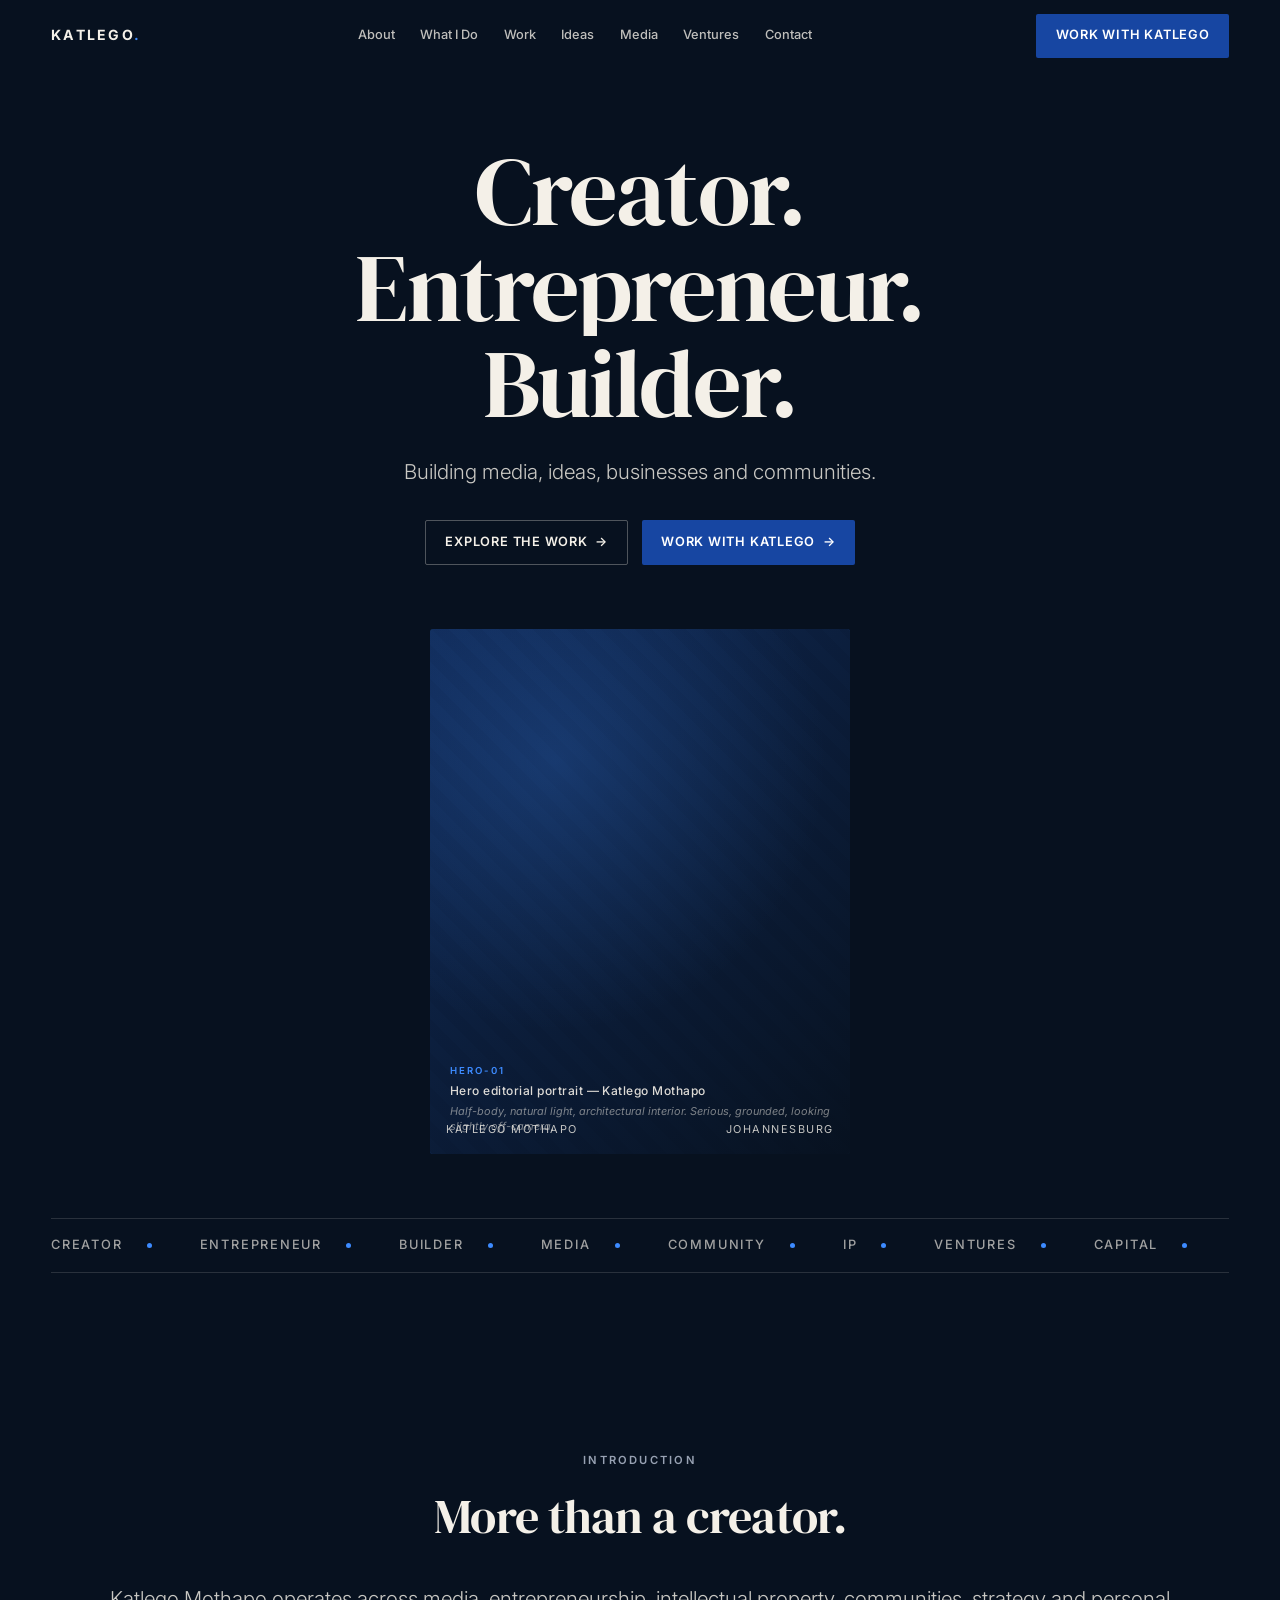
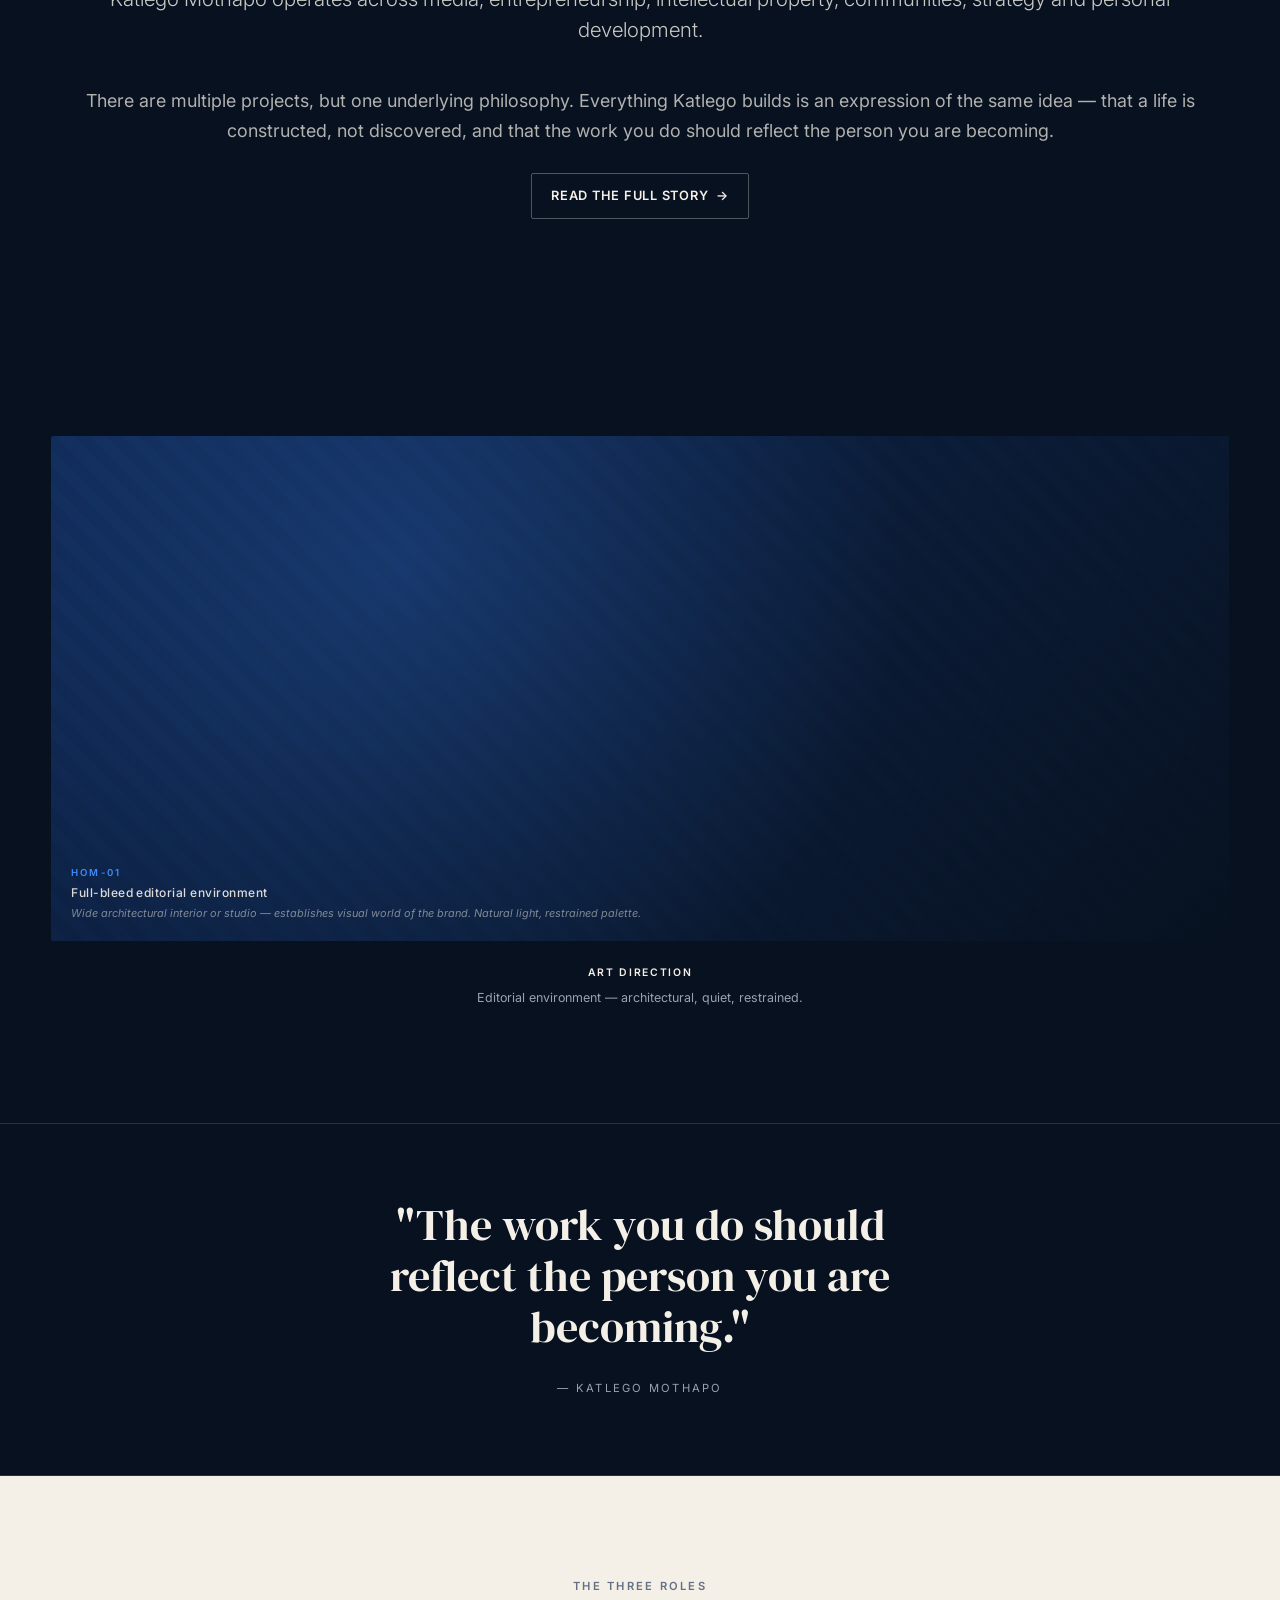
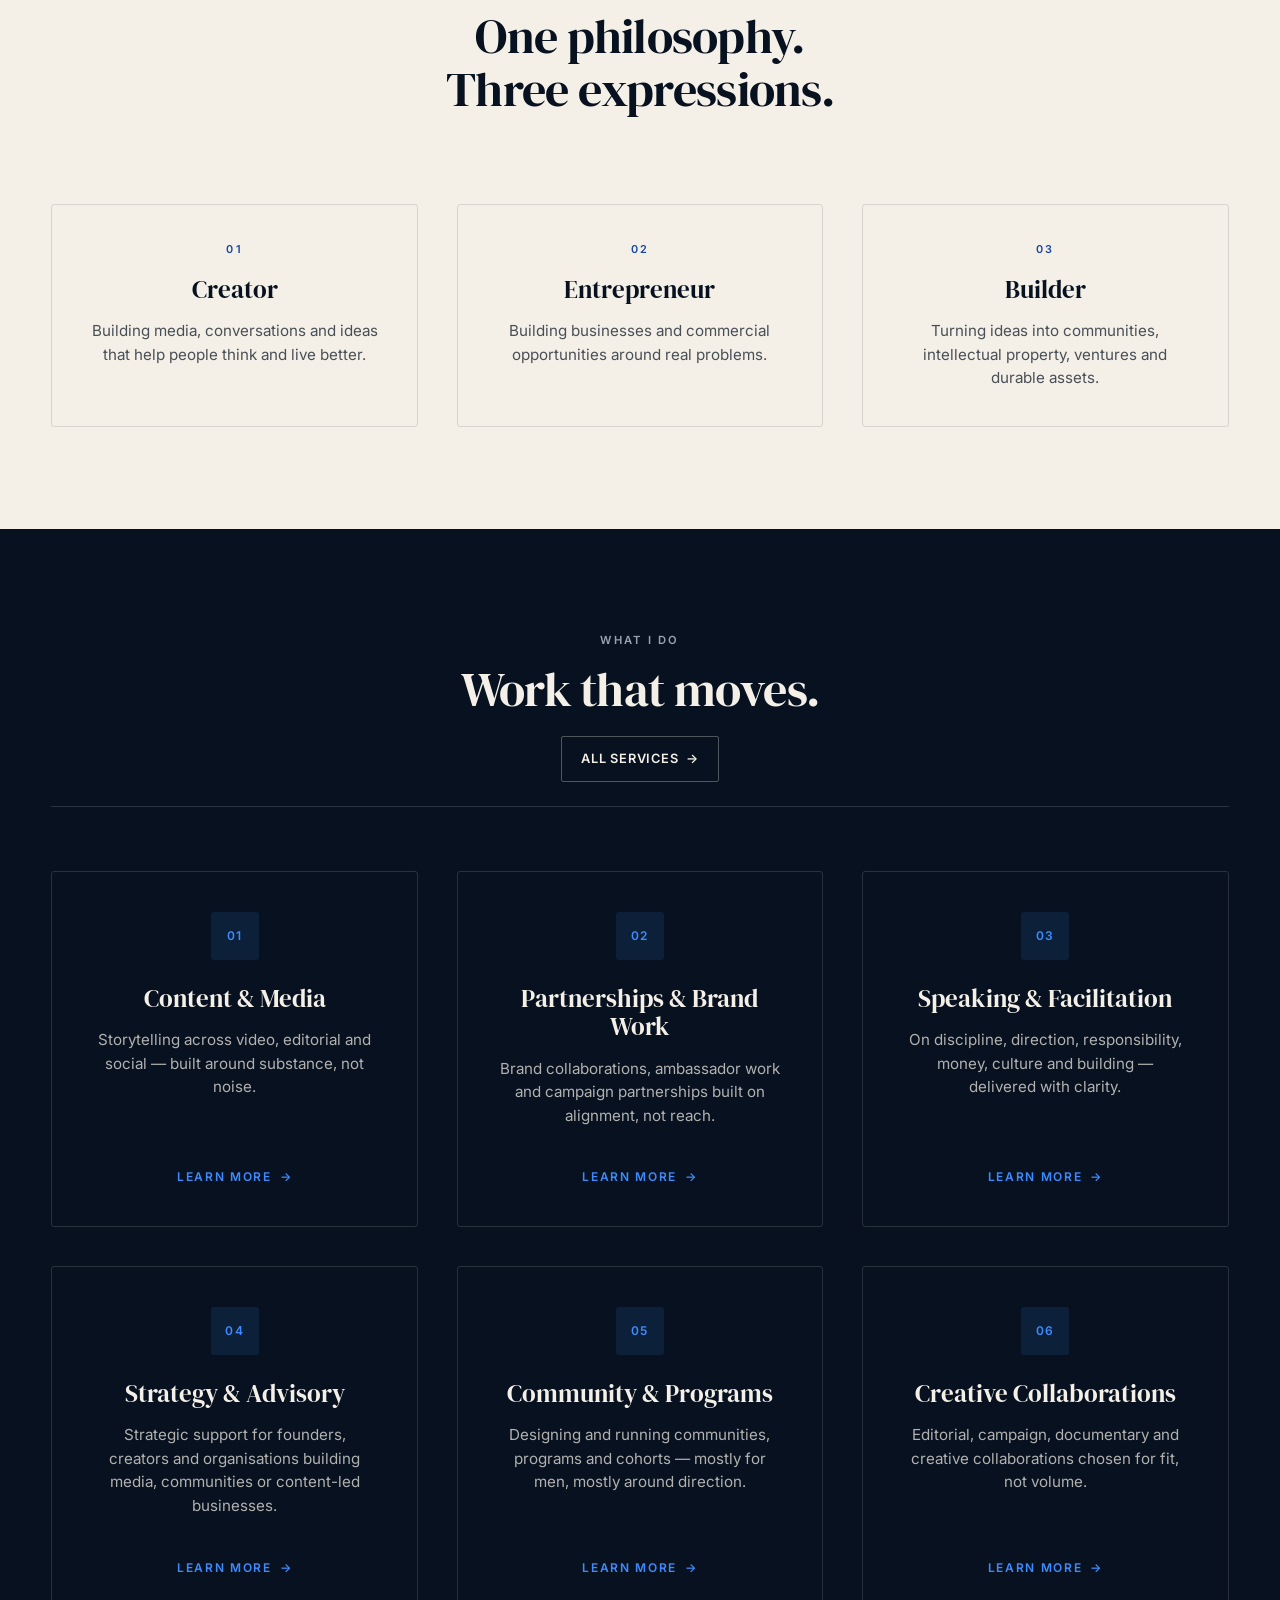
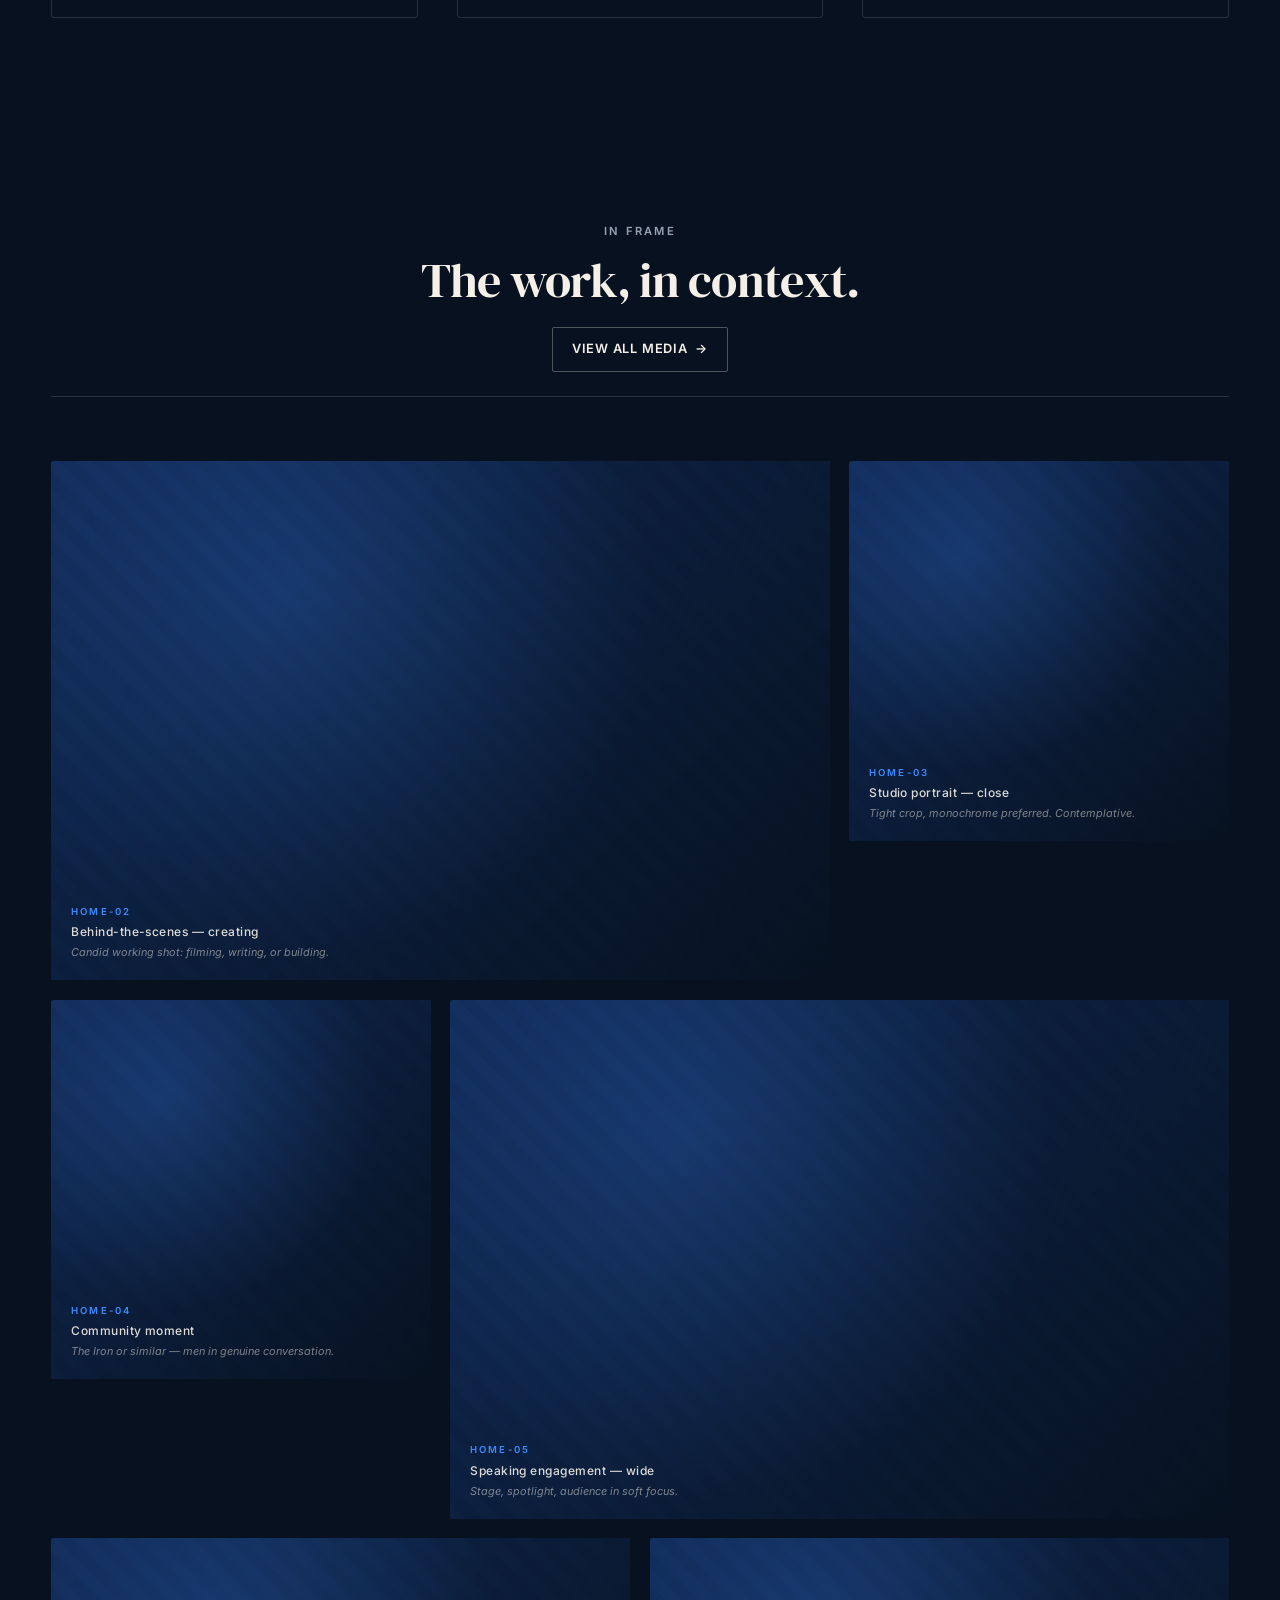
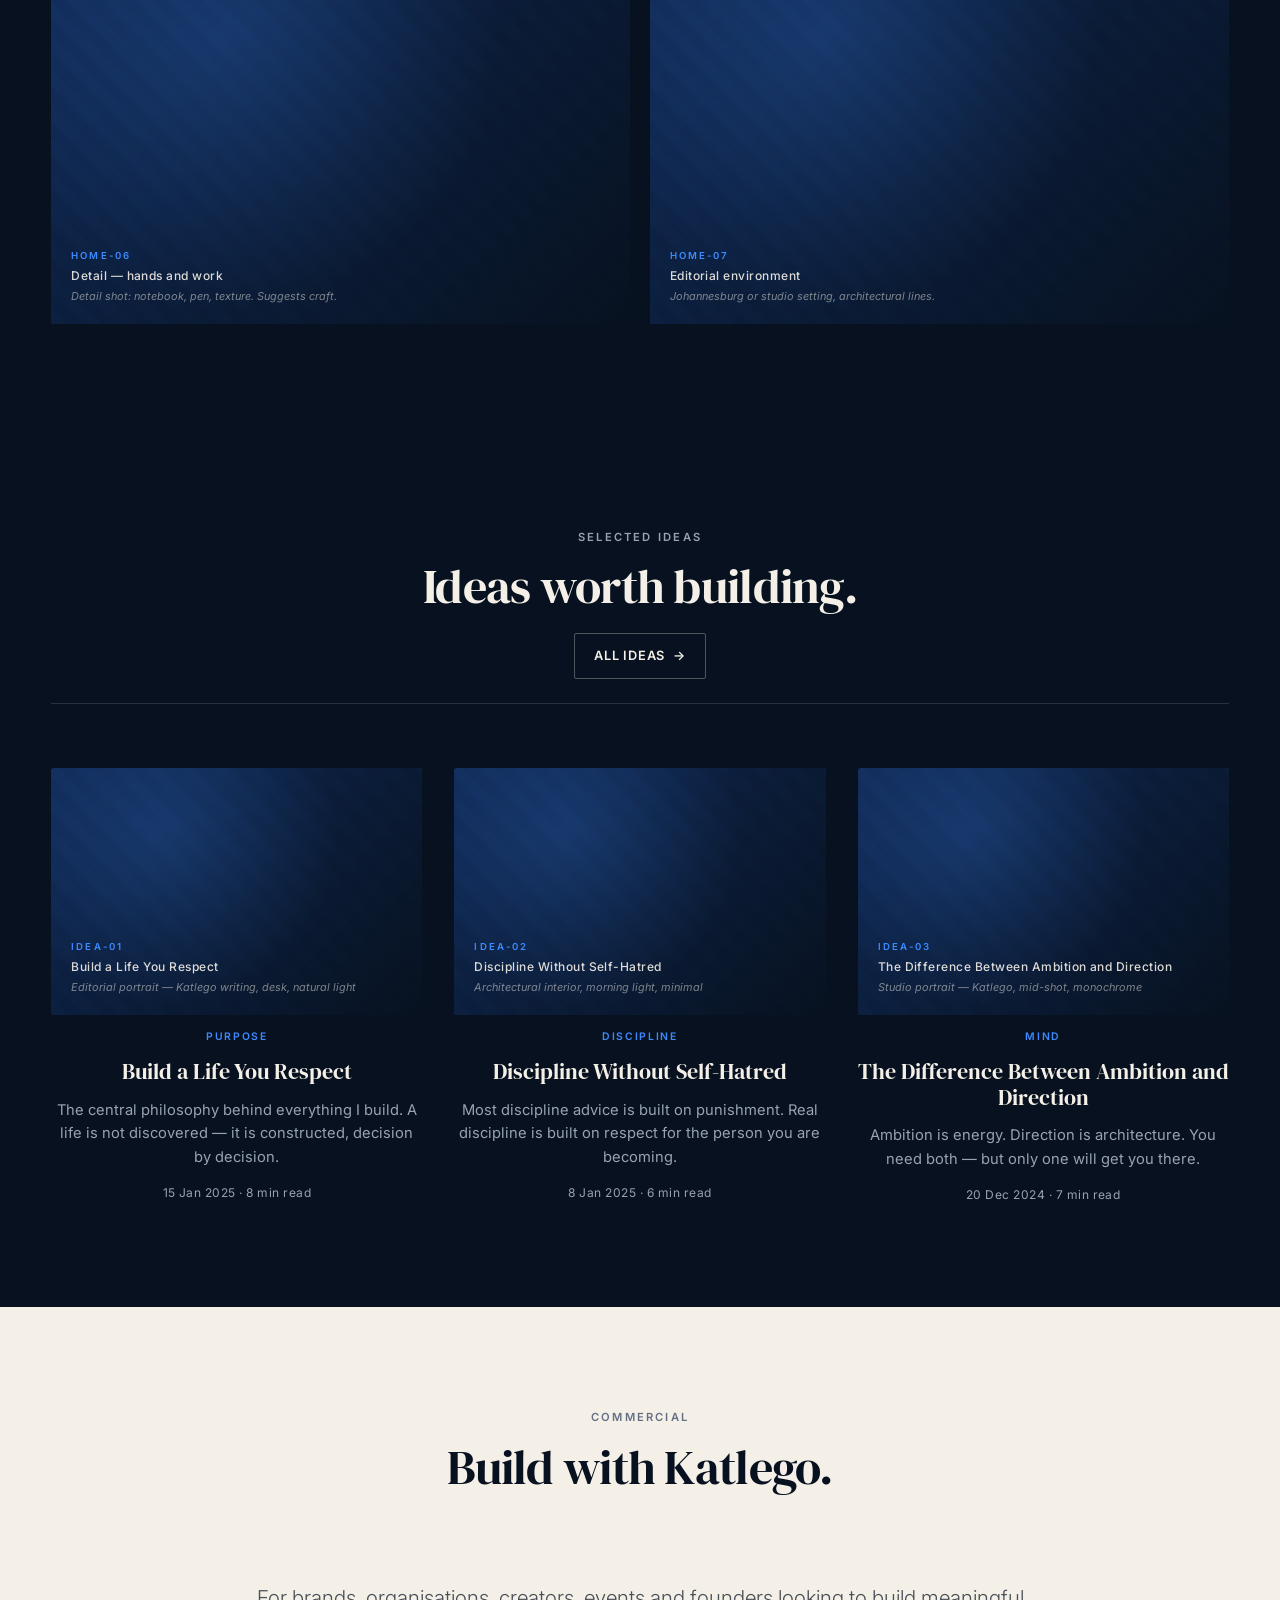
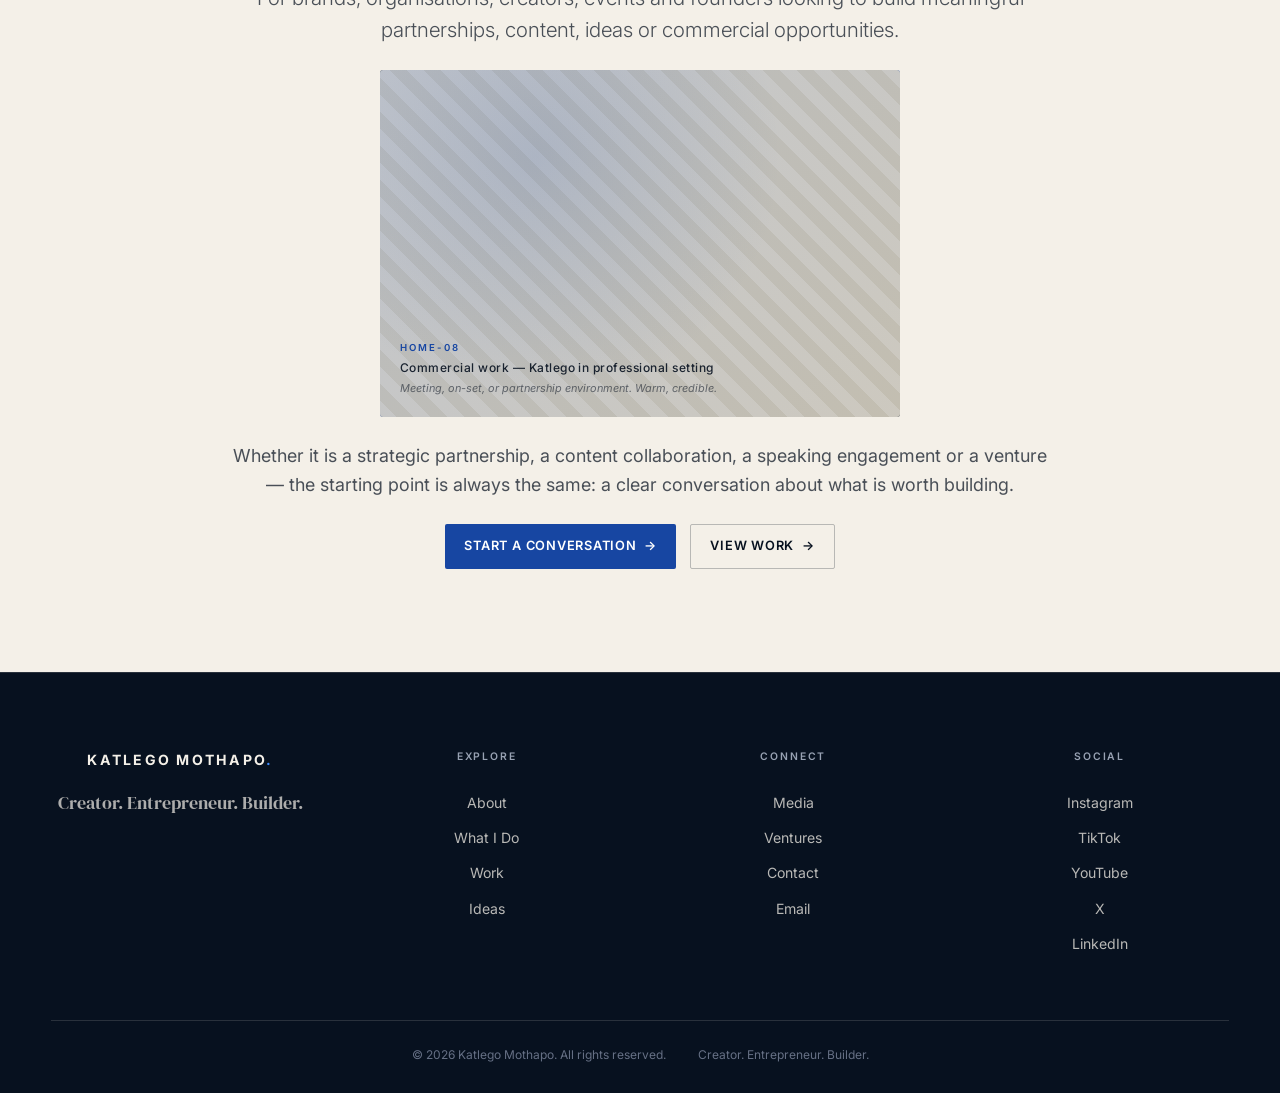
==== commit 1ebe004a: "Update index.html" ====
--- a/index.html
+++ b/index.html
@@ -5,19 +5,19 @@
 <meta name="viewport" content="width=device-width, initial-scale=1.0, viewport-fit=cover" />
 <meta name="theme-color" content="#07111F" />
 
-<title>Katlego Mothapo — Creator. Entrepreneur. Thinker. Builder.</title>
-<meta name="description" content="The official website of Katlego Mothapo. Creator, entrepreneur, thinker and builder. Building media, ideas, businesses and communities." />
+<title>Katlego Mothapo — Creator. Entrepreneur. Builder.</title>
+<meta name="description" content="The official website of Katlego Mothapo. Creator, entrepreneur and builder. Building media, ideas, businesses and communities." />
 <link rel="canonical" href="https://katlegomothapo.com/" />
 
 <meta property="og:type" content="website" />
-<meta property="og:title" content="Katlego Mothapo — Creator. Entrepreneur. Thinker. Builder." />
+<meta property="og:title" content="Katlego Mothapo — Creator. Entrepreneur. Builder." />
 <meta property="og:description" content="Building media, ideas, businesses and communities." />
 <meta property="og:url" content="https://katlegomothapo.com/" />
 <meta property="og:image" content="https://katlegomothapo.com/og.jpg" />
 <meta property="og:site_name" content="Katlego Mothapo" />
 
 <meta name="twitter:card" content="summary_large_image" />
-<meta name="twitter:title" content="Katlego Mothapo — Creator. Entrepreneur. Thinker. Builder." />
+<meta name="twitter:title" content="Katlego Mothapo — Creator. Entrepreneur. Builder." />
 <meta name="twitter:description" content="Building media, ideas, businesses and communities." />
 <meta name="twitter:image" content="https://katlegomothapo.com/og.jpg" />
 
@@ -31,8 +31,8 @@
   "@type": "Person",
   "name": "Katlego Mothapo",
   "url": "https://katlegomothapo.com/",
-  "jobTitle": "Creator, Entrepreneur, Thinker, Builder",
-  "description": "Creator, entrepreneur, thinker and builder. Founder of multiple initiatives across media, community, IP and ventures.",
+  "jobTitle": "Creator, Entrepreneur, Builder",
+  "description": "Creator, entrepreneur and builder. Founder of multiple initiatives across media, community, IP and ventures.",
   "sameAs": [
     "https://instagram.com/[PLACEHOLDER]",
     "https://tiktok.com/@[PLACEHOLDER]",
@@ -58,23 +58,11 @@
   --serif: 'DM Serif Display', Georgia, 'Times New Roman', serif;
   --sans: 'Inter', -apple-system, BlinkMacSystemFont, 'Helvetica Neue', Arial, sans-serif;
 
-  --s-1: 0.5rem;
-  --s-2: 1rem;
-  --s-3: 1.5rem;
-  --s-4: 2rem;
-  --s-5: 3rem;
-  --s-6: 4rem;
-  --s-7: 6rem;
-  --s-8: 8rem;
-  --s-9: 12rem;
-
   --max-w: 1440px;
   --gutter: clamp(1rem, 4vw, 4rem);
   --nav-h: 72px;
-
   --ease: cubic-bezier(0.22, 1, 0.36, 1);
   --dur: 600ms;
-
   --hairline: 1px solid rgba(244, 240, 232, 0.14);
   --hairline-dark: 1px solid rgba(7, 17, 31, 0.12);
 }
@@ -87,24 +75,34 @@
   color: var(--ivory);
   font-size: 16px;
   line-height: 1.6;
-  font-weight: 400;
   -webkit-font-smoothing: antialiased;
   -moz-osx-font-smoothing: grayscale;
   overflow-x: hidden;
-  text-rendering: optimizeLegibility;
 }
 img { max-width: 100%; height: auto; display: block; }
 a { color: inherit; text-decoration: none; }
 button { font: inherit; color: inherit; background: none; border: none; cursor: pointer; }
 ul { list-style: none; }
-
-:focus-visible {
-  outline: 2px solid var(--cobalt-bright);
-  outline-offset: 3px;
+:focus-visible { outline: 2px solid var(--cobalt-bright); outline-offset: 3px; border-radius: 2px; }
+
+.skip-link {
+  position: absolute;
+  top: -100px;
+  left: 1rem;
+  z-index: 999;
+  background: var(--cobalt);
+  color: #fff;
+  padding: 0.75rem 1.25rem;
   border-radius: 2px;
-}
-
-/* ===== Typography — fluid, all-device safe ===== */
+  font-size: 0.85rem;
+  font-weight: 600;
+  transition: top 250ms var(--ease);
+}
+.skip-link:focus { top: 1rem; }
+
+/* ============================================================
+   TYPOGRAPHY — centred by default
+   ============================================================ */
 .h-display {
   font-family: var(--serif);
   font-weight: 400;
@@ -113,6 +111,7 @@
   font-size: clamp(2rem, 7.5vw, 6.5rem);
   word-break: break-word;
   overflow-wrap: break-word;
+  text-align: center;
 }
 .h-1 {
   font-family: var(--serif);
@@ -122,6 +121,7 @@
   font-size: clamp(1.85rem, 5.5vw, 4.5rem);
   word-break: break-word;
   overflow-wrap: break-word;
+  text-align: center;
 }
 .h-2 {
   font-family: var(--serif);
@@ -131,12 +131,14 @@
   font-size: clamp(1.6rem, 4vw, 3rem);
   word-break: break-word;
   overflow-wrap: break-word;
+  text-align: center;
 }
 .h-3 {
   font-family: var(--serif);
   font-weight: 400;
   line-height: 1.15;
   font-size: clamp(1.3rem, 2.4vw, 1.9rem);
+  text-align: center;
 }
 .eyebrow {
   font-family: var(--sans);
@@ -145,15 +147,24 @@
   letter-spacing: 0.2em;
   text-transform: uppercase;
   color: var(--slate-light);
+  display: block;
+  text-align: center;
 }
 .lead {
   font-size: clamp(1rem, 1.6vw, 1.3rem);
   line-height: 1.55;
   color: rgba(244, 240, 232, 0.82);
   font-weight: 300;
-}
-.body-lg { font-size: clamp(1rem, 1.4vw, 1.12rem); line-height: 1.65; }
-.muted { color: var(--slate-light); }
+  text-align: center;
+  margin-inline: auto;
+}
+.body-lg {
+  font-size: clamp(1rem, 1.4vw, 1.12rem);
+  line-height: 1.65;
+  text-align: center;
+  margin-inline: auto;
+}
+.muted { color: var(--slate-light); text-align: center; }
 
 .light { background: var(--ivory); color: var(--navy); }
 .light .eyebrow { color: var(--slate); }
@@ -161,24 +172,25 @@
 .light .muted { color: var(--slate); }
 .light .hairline { border-color: rgba(7, 17, 31, 0.14); }
 
-/* ===== Layout primitives ===== */
 .wrap {
   width: 100%;
   max-width: var(--max-w);
   margin: 0 auto;
   padding-inline: var(--gutter);
 }
-.wrap-narrow { max-width: 880px; margin-inline: auto; }
+.wrap-narrow { max-width: 820px; margin-inline: auto; }
 .section { padding-block: clamp(3rem, 8vw, 8rem); }
 .section-tight { padding-block: clamp(2.25rem, 5vw, 5rem); }
-.hairline { border-top: var(--hairline); }
-
-.grid { display: grid; gap: clamp(1.25rem, 3vw, 3rem); }
+
+.grid {
+  display: grid;
+  gap: clamp(1.25rem, 3vw, 3rem);
+  justify-items: center;
+}
 .g-2 { grid-template-columns: repeat(2, minmax(0, 1fr)); }
 .g-3 { grid-template-columns: repeat(3, minmax(0, 1fr)); }
 .g-4 { grid-template-columns: repeat(4, minmax(0, 1fr)); }
 
-/* ===== Buttons ===== */
 .btn {
   display: inline-flex;
   align-items: center;
@@ -194,6 +206,7 @@
               border-color var(--dur) var(--ease), transform 300ms var(--ease);
   white-space: nowrap;
   min-height: 44px;
+  text-align: center;
 }
 .btn:hover { transform: translateY(-2px); }
 .btn-primary { background: var(--cobalt); color: #fff; }
@@ -205,31 +218,29 @@
 .btn-arrow { transition: transform 300ms var(--ease); }
 .btn:hover .btn-arrow { transform: translateX(4px); }
 
-.link-underline {
-  position: relative;
-  display: inline-block;
-  padding-bottom: 2px;
-}
+.link-underline { position: relative; display: inline-block; padding-bottom: 2px; }
 .link-underline::after {
-  content: '';
-  position: absolute;
-  left: 0; bottom: 0;
-  width: 100%; height: 1px;
-  background: currentColor;
-  transform: scaleX(0);
-  transform-origin: right;
+  content: ''; position: absolute; left: 0; bottom: 0;
+  width: 100%; height: 1px; background: currentColor;
+  transform: scaleX(0); transform-origin: right;
   transition: transform 400ms var(--ease);
 }
 .link-underline:hover::after { transform: scaleX(1); transform-origin: left; }
 
-/* ===== Navigation ===== */
+.read-progress {
+  position: fixed; top: 0; left: 0;
+  height: 2px; width: 0%;
+  background: var(--cobalt-bright);
+  z-index: 200;
+  transition: width 100ms linear;
+  pointer-events: none;
+}
+
 .nav {
-  position: fixed;
-  top: 0; left: 0; right: 0;
+  position: fixed; top: 0; left: 0; right: 0;
   z-index: 100;
   height: var(--nav-h);
-  display: flex;
-  align-items: center;
+  display: flex; align-items: center;
   transition: background 400ms var(--ease), backdrop-filter 400ms var(--ease),
               border-color 400ms var(--ease);
   border-bottom: 1px solid transparent;
@@ -246,13 +257,9 @@
   border-bottom: var(--hairline-dark);
 }
 .nav-inner {
-  width: 100%;
-  max-width: var(--max-w);
-  margin: 0 auto;
+  width: 100%; max-width: var(--max-w); margin: 0 auto;
   padding-inline: var(--gutter);
-  display: flex;
-  align-items: center;
-  justify-content: space-between;
+  display: flex; align-items: center; justify-content: space-between;
   gap: 1rem;
 }
 .brand {
@@ -266,15 +273,10 @@
 .brand span { color: var(--cobalt-bright); }
 .nav.on-light .brand span { color: var(--cobalt); }
 
-.nav-links {
-  display: flex;
-  align-items: center;
-  gap: clamp(1.25rem, 2vw, 2rem);
-}
+.nav-links { display: flex; align-items: center; gap: clamp(1.25rem, 2vw, 2rem); }
 .nav-link {
   font-size: 0.8rem;
   font-weight: 500;
-  letter-spacing: 0.02em;
   position: relative;
   padding-block: 4px;
   opacity: 0.78;
@@ -282,11 +284,8 @@
 }
 .nav-link:hover, .nav-link[aria-current="page"] { opacity: 1; }
 .nav-link[aria-current="page"]::after {
-  content: '';
-  position: absolute;
-  left: 0; bottom: -2px;
-  width: 100%; height: 1px;
-  background: var(--cobalt-bright);
+  content: ''; position: absolute; left: 0; bottom: -2px;
+  width: 100%; height: 1px; background: var(--cobalt-bright);
 }
 .nav.on-light .nav-link[aria-current="page"]::after { background: var(--cobalt); }
 .nav-cta { margin-left: 0.5rem; }
@@ -294,15 +293,12 @@
 .burger {
   display: none;
   width: 44px; height: 44px;
-  align-items: center;
-  justify-content: center;
-  flex-direction: column;
-  gap: 5px;
+  align-items: center; justify-content: center;
+  flex-direction: column; gap: 5px;
   flex-shrink: 0;
 }
 .burger span {
-  display: block;
-  width: 22px; height: 1.5px;
+  display: block; width: 22px; height: 1.5px;
   background: currentColor;
   transition: transform 350ms var(--ease), opacity 250ms var(--ease);
 }
@@ -310,106 +306,85 @@
 .burger.open span:nth-child(2) { opacity: 0; }
 .burger.open span:nth-child(3) { transform: translateY(-6.5px) rotate(-45deg); }
 
-/* ===== Mobile menu ===== */
 .mobile-menu {
-  position: fixed;
-  inset: 0;
-  z-index: 99;
+  position: fixed; inset: 0; z-index: 99;
   background: var(--navy);
   padding: calc(var(--nav-h) + 1.5rem) var(--gutter) 1.5rem;
-  display: flex;
-  flex-direction: column;
-  justify-content: space-between;
-  gap: 1.5rem;
-  overflow-y: auto;
+  display: flex; flex-direction: column; justify-content: space-between;
+  gap: 1.5rem; overflow-y: auto;
   transform: translateY(-100%);
   visibility: hidden;
   transition: transform 550ms var(--ease), visibility 0s linear 550ms;
 }
 .mobile-menu.open {
-  transform: translateY(0);
-  visibility: visible;
+  transform: translateY(0); visibility: visible;
   transition: transform 550ms var(--ease), visibility 0s;
 }
-.mobile-menu nav { display: flex; flex-direction: column; gap: 0.2rem; }
+.mobile-menu nav {
+  display: flex; flex-direction: column; gap: 0.2rem;
+  max-width: 640px;
+  margin-inline: auto;
+  width: 100%;
+}
 .mobile-link {
   font-family: var(--serif);
   font-size: clamp(1.75rem, 9vw, 3rem);
   line-height: 1.1;
   padding-block: 0.22em;
   border-bottom: 1px solid rgba(244, 240, 232, 0.08);
-  display: flex;
-  align-items: baseline;
-  justify-content: space-between;
+  display: flex; align-items: baseline; justify-content: center;
   gap: 1rem;
-  opacity: 0;
-  transform: translateY(20px);
-}
-.mobile-menu.open .mobile-link {
-  animation: slideUp 500ms var(--ease) forwards;
-}
-.mobile-link:nth-child(1) { animation-delay: 100ms; }
-.mobile-link:nth-child(2) { animation-delay: 160ms; }
-.mobile-link:nth-child(3) { animation-delay: 220ms; }
-.mobile-link:nth-child(4) { animation-delay: 280ms; }
-.mobile-link:nth-child(5) { animation-delay: 340ms; }
-.mobile-link:nth-child(6) { animation-delay: 400ms; }
+  opacity: 0; transform: translateY(20px);
+  text-align: center;
+}
+.mobile-menu.open .mobile-link { animation: slideUp 500ms var(--ease) forwards; }
+.mobile-link:nth-child(1) { animation-delay: 80ms; }
+.mobile-link:nth-child(2) { animation-delay: 130ms; }
+.mobile-link:nth-child(3) { animation-delay: 180ms; }
+.mobile-link:nth-child(4) { animation-delay: 230ms; }
+.mobile-link:nth-child(5) { animation-delay: 280ms; }
+.mobile-link:nth-child(6) { animation-delay: 330ms; }
+.mobile-link:nth-child(7) { animation-delay: 380ms; }
 .mobile-link .num {
-  font-family: var(--sans);
-  font-size: 0.68rem;
-  letter-spacing: 0.2em;
-  color: var(--slate);
+  font-family: var(--sans); font-size: 0.68rem;
+  letter-spacing: 0.2em; color: var(--slate);
 }
 .mobile-foot {
-  display: flex;
-  flex-wrap: wrap;
-  gap: 1rem 1.5rem;
-  padding-top: 1.5rem;
-  border-top: var(--hairline);
+  display: flex; flex-wrap: wrap; gap: 1rem 1.5rem;
+  padding-top: 1.5rem; border-top: var(--hairline);
+  justify-content: center;
+  max-width: 640px;
+  margin-inline: auto;
+  width: 100%;
 }
 .mobile-foot a {
-  font-size: 0.75rem;
-  letter-spacing: 0.08em;
-  text-transform: uppercase;
-  color: var(--slate-light);
+  font-size: 0.75rem; letter-spacing: 0.08em;
+  text-transform: uppercase; color: var(--slate-light);
 }
 .mobile-foot a:hover { color: var(--ivory); }
 
 @keyframes slideUp { to { opacity: 1; transform: translateY(0); } }
 
-/* ===== Reveal animations ===== */
 .reveal {
-  opacity: 0;
-  transform: translateY(24px);
+  opacity: 0; transform: translateY(24px);
   transition: opacity 800ms var(--ease), transform 800ms var(--ease);
 }
 .reveal.in { opacity: 1; transform: none; }
-
 .reveal-delay-1 { transition-delay: 80ms; }
 .reveal-delay-2 { transition-delay: 160ms; }
 .reveal-delay-3 { transition-delay: 240ms; }
 .reveal-delay-4 { transition-delay: 320ms; }
 
 .img-reveal { overflow: hidden; }
-.img-reveal img {
-  transform: scale(1.06);
-  transition: transform 1200ms var(--ease);
-}
+.img-reveal img { transform: scale(1.06); transition: transform 1200ms var(--ease); }
 .img-reveal.in img { transform: scale(1); }
 
-/* ===== Image treatments ===== */
 .img-frame {
-  position: relative;
-  width: 100%;
+  position: relative; width: 100%;
   background: linear-gradient(135deg, #0C1A2C 0%, #1746A2 60%, #07111F 100%);
-  overflow: hidden;
-  border-radius: 3px;
-}
-.img-frame img {
-  width: 100%; height: 100%;
-  object-fit: cover;
-  display: block;
-}
+  overflow: hidden; border-radius: 3px;
+}
+.img-frame img { width: 100%; height: 100%; object-fit: cover; display: block; }
 .ratio-4-5 { aspect-ratio: 4 / 5; }
 .ratio-3-4 { aspect-ratio: 3 / 4; }
 .ratio-1-1 { aspect-ratio: 1 / 1; }
@@ -418,63 +393,47 @@
 .ratio-2-3 { aspect-ratio: 2 / 3; }
 .ratio-21-9 { aspect-ratio: 21 / 9; }
 
-/* ===== Placeholder visual ===== */
 .ph {
-  position: relative;
-  width: 100%;
-  height: 100%;
+  position: relative; width: 100%; height: 100%;
   min-height: 180px;
   background:
     linear-gradient(135deg, rgba(23, 70, 162, 0.35), rgba(7, 17, 31, 0.9)),
     repeating-linear-gradient(45deg, #0C1A2C 0 12px, #0A1626 12px 24px);
-  display: flex;
-  align-items: flex-end;
+  display: flex; align-items: flex-end;
   padding: clamp(0.85rem, 2.5vw, 1.25rem);
-  color: rgba(244, 240, 232, 0.55);
 }
 .ph::before {
-  content: '';
-  position: absolute;
-  inset: 0;
+  content: ''; position: absolute; inset: 0;
   background: radial-gradient(circle at 30% 25%, rgba(61, 139, 255, 0.22), transparent 55%);
 }
 .ph-label {
-  position: relative;
-  z-index: 1;
-  display: flex;
-  flex-direction: column;
-  gap: 0.3rem;
+  position: relative; z-index: 1;
+  display: flex; flex-direction: column; gap: 0.3rem;
   max-width: 100%;
+  text-align: left;
 }
 .ph-ref {
-  font-family: var(--sans);
-  font-size: 0.6rem;
-  letter-spacing: 0.22em;
-  color: var(--cobalt-bright);
-  font-weight: 600;
-  text-transform: uppercase;
+  font-family: var(--sans); font-size: 0.6rem;
+  letter-spacing: 0.22em; color: var(--cobalt-bright);
+  font-weight: 600; text-transform: uppercase;
 }
 .ph-title {
   font-family: var(--sans);
   font-size: clamp(0.65rem, 1.4vw, 0.75rem);
   letter-spacing: 0.04em;
   color: rgba(244, 240, 232, 0.9);
-  font-weight: 500;
-  line-height: 1.35;
+  font-weight: 500; line-height: 1.35;
 }
 .ph-note {
   font-family: var(--sans);
   font-size: clamp(0.6rem, 1.3vw, 0.68rem);
-  letter-spacing: 0.02em;
   color: rgba(244, 240, 232, 0.5);
-  font-style: italic;
-  line-height: 1.4;
+  font-style: italic; line-height: 1.4;
 }
 .ph.light-ph {
   background:
     linear-gradient(135deg, rgba(23, 70, 162, 0.18), rgba(7, 17, 31, 0.12)),
     repeating-linear-gradient(45deg, #E8E2D5 0 12px, #DDD6C5 12px 24px);
-  color: rgba(7, 17, 31, 0.55);
 }
 .ph.light-ph::before {
   background: radial-gradient(circle at 30% 25%, rgba(23, 70, 162, 0.14), transparent 55%);
@@ -483,17 +442,20 @@
 .ph.light-ph .ph-title { color: rgba(7, 17, 31, 0.9); }
 .ph.light-ph .ph-note { color: rgba(7, 17, 31, 0.55); }
 
-/* ===== Cards ===== */
+/* ============================================================
+   CARD — fully centred content
+   ============================================================ */
 .card {
-  display: flex;
-  flex-direction: column;
+  display: flex; flex-direction: column;
   gap: 1rem;
-  padding: clamp(1.25rem, 3vw, 2rem);
+  padding: clamp(1.5rem, 3vw, 2.25rem);
   border: var(--hairline);
   border-radius: 3px;
   transition: border-color 400ms var(--ease), background 400ms var(--ease),
               transform 400ms var(--ease);
   height: 100%;
+  align-items: center;
+  text-align: center;
 }
 .card:hover {
   border-color: rgba(61, 139, 255, 0.45);
@@ -501,36 +463,29 @@
   transform: translateY(-3px);
 }
 .card-num {
-  font-family: var(--sans);
-  font-size: 0.68rem;
-  letter-spacing: 0.2em;
-  color: var(--cobalt-bright);
-  font-weight: 600;
-  text-transform: uppercase;
+  font-family: var(--sans); font-size: 0.68rem;
+  letter-spacing: 0.2em; color: var(--cobalt-bright);
+  font-weight: 600; text-transform: uppercase;
 }
 .card h3 {
   font-family: var(--serif);
   font-size: clamp(1.3rem, 2vw, 1.55rem);
-  font-weight: 400;
-  line-height: 1.15;
-  letter-spacing: -0.01em;
-}
-.card p { color: rgba(244, 240, 232, 0.7); font-size: 0.95rem; line-height: 1.55; }
+  font-weight: 400; line-height: 1.15;
+}
+.card p {
+  color: rgba(244, 240, 232, 0.7);
+  font-size: 0.95rem; line-height: 1.55;
+  text-align: center;
+}
 .card-meta {
-  margin-top: auto;
-  padding-top: 1.25rem;
-  display: flex;
-  flex-wrap: wrap;
-  gap: 0.5rem 1.25rem;
-  font-size: 0.72rem;
-  letter-spacing: 0.06em;
-  color: var(--slate-light);
+  margin-top: auto; padding-top: 1.25rem;
+  display: flex; flex-wrap: wrap; gap: 0.5rem 1.25rem;
+  font-size: 0.72rem; color: var(--slate-light);
+  justify-content: center;
 }
 .card-meta strong {
-  color: var(--ivory);
-  font-weight: 500;
-  text-transform: uppercase;
-  font-size: 0.65rem;
+  color: var(--ivory); font-weight: 500;
+  text-transform: uppercase; font-size: 0.65rem;
   letter-spacing: 0.12em;
 }
 .light .card { border-color: rgba(7, 17, 31, 0.12); }
@@ -540,12 +495,93 @@
 .light .card-meta strong { color: var(--navy); }
 .light .card-num { color: var(--cobalt); }
 
-/* ===== Tag ===== */
+/* ============================================================
+   SERVICES card — centred
+   ============================================================ */
+.svc {
+  display: flex; flex-direction: column;
+  gap: 1rem;
+  padding: clamp(1.75rem, 3.5vw, 2.5rem);
+  border: var(--hairline);
+  border-radius: 3px;
+  transition: all 400ms var(--ease);
+  height: 100%;
+  position: relative;
+  overflow: hidden;
+  align-items: center;
+  text-align: center;
+}
+.svc::before {
+  content: '';
+  position: absolute; top: 0; left: 0;
+  width: 100%; height: 2px;
+  background: var(--cobalt-bright);
+  transform: scaleX(0); transform-origin: center;
+  transition: transform 500ms var(--ease);
+}
+.svc:hover { border-color: rgba(61, 139, 255, 0.4); transform: translateY(-4px); }
+.svc:hover::before { transform: scaleX(1); }
+.svc-icon {
+  width: 48px; height: 48px;
+  border-radius: 3px;
+  background: rgba(61, 139, 255, 0.12);
+  display: flex; align-items: center; justify-content: center;
+  color: var(--cobalt-bright);
+  font-family: var(--sans);
+  font-size: 0.75rem;
+  font-weight: 600;
+  letter-spacing: 0.1em;
+}
+.svc h3 {
+  font-family: var(--serif);
+  font-size: clamp(1.3rem, 2vw, 1.55rem);
+  font-weight: 400; line-height: 1.15;
+  margin-top: 0.5rem;
+}
+.svc p {
+  color: rgba(244, 240, 232, 0.72);
+  font-size: 0.95rem; line-height: 1.55;
+  text-align: center;
+}
+.svc-list {
+  display: flex; flex-direction: column; gap: 0.5rem;
+  margin-top: 0.5rem;
+  align-items: center;
+  width: 100%;
+}
+.svc-list li {
+  font-size: 0.88rem;
+  color: rgba(244, 240, 232, 0.7);
+  display: flex; align-items: flex-start; gap: 0.6rem;
+  line-height: 1.5;
+  justify-content: center;
+  text-align: center;
+}
+.svc-list li::before {
+  content: '—';
+  color: var(--cobalt-bright);
+  flex-shrink: 0;
+}
+.svc-cta {
+  margin-top: auto; padding-top: 1.5rem;
+  font-size: 0.75rem; letter-spacing: 0.14em;
+  text-transform: uppercase;
+  color: var(--cobalt-bright);
+  font-weight: 600;
+  display: inline-flex; align-items: center; gap: 0.5rem;
+  transition: gap 300ms var(--ease);
+}
+.svc:hover .svc-cta { gap: 0.85rem; }
+.light .svc { border-color: rgba(7, 17, 31, 0.12); }
+.light .svc:hover { border-color: rgba(23, 70, 162, 0.4); }
+.light .svc p, .light .svc-list li { color: rgba(7, 17, 31, 0.72); }
+.light .svc-icon { background: rgba(23, 70, 162, 0.1); color: var(--cobalt); }
+.light .svc-cta { color: var(--cobalt); }
+.light .svc-list li::before { color: var(--cobalt); }
+
 .tag {
-  display: inline-block;
-  font-size: 0.68rem;
-  font-weight: 600;
-  letter-spacing: 0.14em;
+  display: inline-block; font-size: 0.68rem;
+  font-weight: 600; letter-spacing: 0.14em;
   text-transform: uppercase;
   padding: 0.5em 0.9em;
   border: 1px solid rgba(244, 240, 232, 0.22);
@@ -560,21 +596,18 @@
 .light .tag:hover { border-color: var(--cobalt); color: var(--cobalt); }
 .light .tag.active { background: var(--cobalt); border-color: var(--cobalt); color: #fff; }
 
-/* ===== Section headers ===== */
 .section-head {
-  display: flex;
-  flex-wrap: wrap;
-  align-items: flex-end;
-  justify-content: space-between;
+  display: flex; flex-direction: column;
+  align-items: center;
   gap: 1.25rem;
   margin-bottom: clamp(2rem, 5vw, 4rem);
   padding-bottom: 1.5rem;
   border-bottom: var(--hairline);
-}
-.section-head .eyebrow { display: block; margin-bottom: 0.85rem; }
+  text-align: center;
+}
+.section-head .eyebrow { margin-bottom: 0.85rem; }
 .section-head h2 { max-width: 22ch; }
 
-/* ===== Hero ===== */
 .hero {
   position: relative;
   padding-top: calc(var(--nav-h) + clamp(2rem, 6vw, 4.5rem));
@@ -582,205 +615,186 @@
   overflow: hidden;
 }
 .hero-grid {
-  display: grid;
-  grid-template-columns: 1.15fr 0.85fr;
-  gap: clamp(2rem, 5vw, 5rem);
-  align-items: end;
+  display: flex;
+  flex-direction: column;
+  align-items: center;
+  gap: clamp(2rem, 5vw, 4rem);
+  text-align: center;
+}
+.hero-content {
+  display: flex;
+  flex-direction: column;
+  align-items: center;
+  max-width: 900px;
 }
 .hero-title { margin-bottom: 1.5rem; }
-.hero-title .line { display: block; overflow: hidden; }
+.hero-title .line { display: block; overflow: hidden; text-align: center; }
 .hero-title .line > span {
-  display: block;
-  transform: translateY(105%);
+  display: block; transform: translateY(105%);
   animation: revealUp 1000ms var(--ease) forwards;
+  text-align: center;
 }
 .hero-title .line:nth-child(1) > span { animation-delay: 150ms; }
 .hero-title .line:nth-child(2) > span { animation-delay: 250ms; }
 .hero-title .line:nth-child(3) > span { animation-delay: 350ms; }
-.hero-title .line:nth-child(4) > span { animation-delay: 450ms; }
 
 @keyframes revealUp { to { transform: translateY(0); } }
 
-.hero-copy { max-width: 46ch; }
+.hero-copy {
+  max-width: 52ch;
+  margin-inline: auto;
+}
 .hero-cta {
-  display: flex;
-  flex-wrap: wrap;
-  gap: 0.85rem;
+  display: flex; flex-wrap: wrap; gap: 0.85rem;
   margin-top: 2rem;
+  justify-content: center;
 }
 .hero-portrait {
   position: relative;
-  align-self: end;
+  width: 100%;
+  max-width: 420px;
+  margin-inline: auto;
 }
 .hero-portrait .caption {
   position: absolute;
-  bottom: 1rem;
-  left: 1rem;
-  right: 1rem;
-  font-size: 0.68rem;
-  letter-spacing: 0.14em;
+  bottom: 1rem; left: 1rem; right: 1rem;
+  font-size: 0.68rem; letter-spacing: 0.14em;
   text-transform: uppercase;
   color: rgba(244, 240, 232, 0.8);
-  display: flex;
-  justify-content: space-between;
-  gap: 1rem;
+  display: flex; justify-content: space-between; gap: 1rem;
   z-index: 2;
 }
 
-/* ===== Credibility strip ===== */
-.cred {
-  display: grid;
-  grid-template-columns: repeat(4, minmax(0, 1fr));
-  gap: 0;
+.ticker {
   border-top: var(--hairline);
   border-bottom: var(--hairline);
+  overflow: hidden;
+  padding-block: 1rem;
   margin-top: clamp(2.5rem, 5vw, 4rem);
 }
-.cred-item {
-  padding: clamp(1.1rem, 2.5vw, 1.75rem) clamp(0.9rem, 2vw, 1.5rem);
-  border-right: var(--hairline);
-  min-width: 0;
-}
-.cred-item:last-child { border-right: none; }
-.cred-item .num {
+.ticker-track {
+  display: flex; gap: 3rem; white-space: nowrap;
+  animation: scrollX 40s linear infinite;
+  will-change: transform;
+}
+.ticker-item {
+  display: inline-flex; align-items: center;
+  gap: 0.75rem;
+  font-family: var(--sans);
+  font-size: 0.8rem; font-weight: 500;
+  letter-spacing: 0.14em; text-transform: uppercase;
+  color: rgba(244, 240, 232, 0.65);
+}
+.ticker-item::after {
+  content: '';
+  width: 5px; height: 5px;
+  background: var(--cobalt-bright);
+  border-radius: 50%;
+  margin-left: 0.75rem;
+}
+@keyframes scrollX {
+  0% { transform: translateX(0); }
+  100% { transform: translateX(-50%); }
+}
+@media (prefers-reduced-motion: reduce) {
+  .ticker-track { animation: none; }
+}
+
+.pull-quote {
+  padding-block: clamp(2.5rem, 6vw, 6rem);
+  border-block: var(--hairline);
+  text-align: center;
+}
+.pull-quote blockquote {
   font-family: var(--serif);
-  font-size: clamp(1.35rem, 2.6vw, 2.2rem);
-  line-height: 1;
-  display: block;
-  margin-bottom: 0.35rem;
-  word-break: break-word;
-}
-.cred-item .lbl {
-  font-size: 0.65rem;
-  letter-spacing: 0.14em;
+  font-size: clamp(1.5rem, 4vw, 2.75rem);
+  line-height: 1.15;
+  max-width: 24ch;
+  margin-inline: auto;
+  text-align: center;
+}
+.pull-quote cite {
+  display: block; margin-top: 1.75rem;
+  font-family: var(--sans); font-style: normal;
+  font-size: 0.7rem; letter-spacing: 0.2em;
   text-transform: uppercase;
   color: var(--slate-light);
-}
-
-/* ===== Splits ===== */
-.split {
-  display: grid;
-  grid-template-columns: 0.85fr 1.15fr;
-  gap: clamp(2rem, 6vw, 5rem);
-  align-items: start;
-}
-.split-flip { grid-template-columns: 1.15fr 0.85fr; }
-
-/* ===== Editorial image compositions ===== */
-.img-duo {
-  display: grid;
-  grid-template-columns: 1fr 1fr;
-  gap: clamp(1rem, 2vw, 1.25rem);
-  align-items: end;
-}
-.img-duo > .tall { transform: translateY(-2rem); }
-
-.img-trio {
-  display: grid;
-  grid-template-columns: 1.2fr 0.8fr;
-  grid-template-rows: 1fr 1fr;
-  gap: clamp(1rem, 2vw, 1.25rem);
-  min-height: 500px;
-}
-.img-trio > :first-child { grid-row: 1 / -1; }
-.img-trio .img-frame { height: 100%; }
+  text-align: center;
+}
+.light .pull-quote { border-color: var(--hairline-dark); }
 
 .img-band {
-  position: relative;
-  width: 100%;
+  position: relative; width: 100%;
   margin-block: clamp(1.5rem, 4vw, 4rem);
 }
-.img-band .band-caption {
+.img-caption-side {
   display: flex;
-  justify-content: space-between;
-  gap: 1rem;
-  margin-top: 0.75rem;
-  font-size: 0.68rem;
-  letter-spacing: 0.12em;
+  flex-direction: column;
+  gap: clamp(1rem, 2vw, 1.5rem);
+  align-items: center;
+}
+.img-caption-side .cap {
+  font-size: 0.78rem; line-height: 1.5;
+  color: var(--slate-light);
+  text-align: center;
+  max-width: 520px;
+}
+.img-caption-side .cap strong {
+  display: block; color: var(--ivory);
+  font-size: 0.65rem; letter-spacing: 0.16em;
   text-transform: uppercase;
-  color: var(--slate-light);
-}
-
-.img-caption-side {
-  display: grid;
-  grid-template-columns: 1fr 220px;
-  gap: clamp(1rem, 2vw, 1.5rem);
-  align-items: end;
-}
-.img-caption-side .cap {
-  font-size: 0.78rem;
-  line-height: 1.5;
-  color: var(--slate-light);
-  padding-bottom: 0.25rem;
-}
-.img-caption-side .cap strong {
-  display: block;
-  color: var(--ivory);
-  font-size: 0.65rem;
-  letter-spacing: 0.16em;
-  text-transform: uppercase;
-  margin-bottom: 0.5rem;
-  font-weight: 600;
+  margin-bottom: 0.5rem; font-weight: 600;
+  text-align: center;
 }
 .light .img-caption-side .cap { color: var(--slate); }
 .light .img-caption-side .cap strong { color: var(--navy); }
 
-/* ===== Kinetic band (image + overlay) ===== */
 .kinetic {
   position: relative;
   margin-block: clamp(2rem, 5vw, 5rem);
-  overflow: hidden;
-  border-radius: 3px;
-}
-.kinetic .img-frame {
-  aspect-ratio: 16 / 9;
-  min-height: 280px;
-}
+  overflow: hidden; border-radius: 3px;
+}
+.kinetic .img-frame { aspect-ratio: 16 / 9; min-height: 280px; }
 .kinetic-overlay {
-  position: absolute;
-  inset: 0;
-  display: flex;
-  align-items: flex-end;
+  position: absolute; inset: 0;
+  display: flex; align-items: center; justify-content: center;
   padding: clamp(1.25rem, 4vw, 3rem);
   z-index: 2;
+  text-align: center;
 }
 .kinetic-overlay::before {
-  content: '';
-  position: absolute;
-  inset: 0;
-  background: linear-gradient(180deg, rgba(7, 17, 31, 0.3) 0%, rgba(7, 17, 31, 0.85) 100%);
+  content: ''; position: absolute; inset: 0;
+  background: linear-gradient(180deg, rgba(7, 17, 31, 0.35) 0%, rgba(7, 17, 31, 0.85) 100%);
 }
 .kinetic-overlay .inner {
-  position: relative;
-  z-index: 1;
-  max-width: 640px;
-  color: var(--ivory);
-}
-.kinetic-overlay .inner h2 { color: var(--ivory); }
-.kinetic-overlay .inner p { color: rgba(244, 240, 232, 0.85); margin-top: 1rem; }
-
-/* ===== Media & article cards ===== */
+  position: relative; z-index: 1;
+  max-width: 640px; color: var(--ivory);
+  text-align: center;
+}
+.kinetic-overlay .inner p {
+  color: rgba(244, 240, 232, 0.85);
+  margin-top: 1rem;
+  text-align: center;
+}
+
 .media-card {
-  display: flex;
-  flex-direction: column;
-  gap: 0.85rem;
-  cursor: pointer;
+  display: flex; flex-direction: column;
+  gap: 0.85rem; cursor: pointer;
+  align-items: center;
+  text-align: center;
 }
 .media-card .img-frame img { transition: transform 900ms var(--ease); }
 .media-card:hover .img-frame img { transform: scale(1.04); }
 .media-card .cat {
-  font-size: 0.65rem;
-  letter-spacing: 0.16em;
+  font-size: 0.65rem; letter-spacing: 0.16em;
   text-transform: uppercase;
-  color: var(--cobalt-bright);
-  font-weight: 600;
+  color: var(--cobalt-bright); font-weight: 600;
 }
 .light .media-card .cat { color: var(--cobalt); }
 .media-card h3 {
   font-family: var(--serif);
   font-size: clamp(1.15rem, 1.8vw, 1.35rem);
-  font-weight: 400;
-  line-height: 1.2;
+  font-weight: 400; line-height: 1.2;
 }
 .media-card .meta {
   font-size: 0.75rem;
@@ -793,20 +807,23 @@
   display: grid;
   grid-template-columns: repeat(3, minmax(0, 1fr));
   gap: clamp(1.5rem, 3vw, 2.5rem) clamp(1.25rem, 2.5vw, 2rem);
+  justify-items: center;
 }
 
 .featured {
-  display: grid;
-  grid-template-columns: 1.2fr 1fr;
-  gap: clamp(1.5rem, 4vw, 3.5rem);
+  display: flex;
+  flex-direction: column;
   align-items: center;
+  gap: clamp(1.5rem, 4vw, 3rem);
   padding-bottom: clamp(2rem, 4vw, 3.5rem);
   margin-bottom: clamp(2rem, 4vw, 3.5rem);
   border-bottom: var(--hairline);
+  text-align: center;
+  max-width: 900px;
+  margin-inline: auto;
 }
 .light .featured { border-bottom: var(--hairline-dark); }
 
-/* ===== Mosaic ===== */
 .mosaic {
   display: grid;
   grid-template-columns: repeat(6, minmax(0, 1fr));
@@ -819,42 +836,50 @@
 .mosaic > :nth-child(5) { grid-column: span 3; }
 .mosaic > :nth-child(6) { grid-column: span 3; }
 
-/* ===== Ventures ===== */
 .venture-feature {
-  display: grid;
-  grid-template-columns: 1fr 1fr;
-  gap: clamp(1.5rem, 4vw, 3.5rem);
+  display: flex;
+  flex-direction: column;
   align-items: center;
-  padding-block: clamp(1.75rem, 4vw, 3.5rem);
+  gap: clamp(1.5rem, 4vw, 3rem);
+  padding-block: clamp(2rem, 4vw, 3.5rem);
   border-bottom: var(--hairline);
+  text-align: center;
+  max-width: 900px;
+  margin-inline: auto;
 }
 .light .venture-feature { border-bottom: var(--hairline-dark); }
-.venture-feature.flip > :first-child { order: 2; }
-
-.venture .stage,
-.venture-feature .stage {
-  font-size: 0.65rem;
-  letter-spacing: 0.16em;
+.stage {
+  font-size: 0.65rem; letter-spacing: 0.16em;
   text-transform: uppercase;
-  color: var(--cobalt-bright);
-  font-weight: 600;
-}
-.light .venture-feature .stage { color: var(--cobalt); }
-.venture-feature .desc { color: rgba(244, 240, 232, 0.72); }
+  color: var(--cobalt-bright); font-weight: 600;
+}
+.light .stage { color: var(--cobalt); }
+.venture-feature .desc {
+  color: rgba(244, 240, 232, 0.72);
+  text-align: center;
+  max-width: 56ch;
+  margin-inline: auto;
+}
 .light .venture-feature .desc { color: rgba(7, 17, 31, 0.72); }
-.venture-feature .fact { font-size: 0.82rem; }
-.venture-feature .fact strong {
-  display: block;
-  font-size: 0.63rem;
-  letter-spacing: 0.16em;
-  text-transform: uppercase;
-  color: var(--slate-light);
-  font-weight: 600;
+.venture-facts {
+  display: flex;
+  flex-wrap: wrap;
+  gap: 1.5rem 2.5rem;
+  justify-content: center;
+  margin-top: 1.25rem;
+}
+.fact {
+  font-size: 0.82rem;
+  text-align: center;
+}
+.fact strong {
+  display: block; font-size: 0.63rem;
+  letter-spacing: 0.16em; text-transform: uppercase;
+  color: var(--slate-light); font-weight: 600;
   margin-bottom: 0.15rem;
 }
-.light .venture-feature .fact strong { color: var(--slate); }
-
-/* ===== Contact form ===== */
+.light .fact strong { color: var(--slate); }
+
 .form-grid {
   display: grid;
   grid-template-columns: repeat(2, minmax(0, 1fr));
@@ -863,26 +888,22 @@
 .field { display: flex; flex-direction: column; gap: 0.5rem; min-width: 0; }
 .field.full { grid-column: 1 / -1; }
 .field label {
-  font-size: 0.7rem;
-  letter-spacing: 0.14em;
-  text-transform: uppercase;
-  font-weight: 600;
+  font-size: 0.7rem; letter-spacing: 0.14em;
+  text-transform: uppercase; font-weight: 600;
   color: var(--slate-light);
 }
 .light .field label { color: var(--slate); }
 .field input,
 .field select,
 .field textarea {
-  font-family: var(--sans);
-  font-size: 1rem;
+  font-family: var(--sans); font-size: 1rem;
   padding: 0.85em 1em;
   background: rgba(244, 240, 232, 0.04);
   border: 1px solid rgba(244, 240, 232, 0.18);
   border-radius: 2px;
   color: var(--ivory);
   transition: border-color 250ms var(--ease), background 250ms var(--ease);
-  width: 100%;
-  min-height: 44px;
+  width: 100%; min-height: 44px;
 }
 .light .field input,
 .light .field select,
@@ -905,21 +926,16 @@
   background: rgba(7, 17, 31, 0.05);
 }
 .field textarea { resize: vertical; min-height: 130px; }
-.field .error {
-  font-size: 0.75rem;
-  color: #FF6B6B;
-  min-height: 1em;
-}
+.field .error { font-size: 0.75rem; color: #FF6B6B; min-height: 1em; }
 .field.invalid input,
 .field.invalid select,
 .field.invalid textarea { border-color: #FF6B6B; }
 
 .form-status {
-  margin-top: 1.25rem;
-  padding: 0.9rem 1.1rem;
-  border-radius: 2px;
-  font-size: 0.9rem;
+  margin-top: 1.25rem; padding: 0.9rem 1.1rem;
+  border-radius: 2px; font-size: 0.9rem;
   display: none;
+  text-align: center;
 }
 .form-status.show { display: block; }
 .form-status.ok {
@@ -933,37 +949,60 @@
   color: #FF9B9B;
 }
 
-/* ===== Footer ===== */
+.back-top {
+  position: fixed;
+  bottom: 1.5rem; right: 1.5rem;
+  z-index: 90;
+  width: 44px; height: 44px;
+  border-radius: 50%;
+  background: var(--cobalt);
+  color: #fff;
+  display: flex; align-items: center; justify-content: center;
+  font-size: 1.1rem;
+  opacity: 0; visibility: hidden;
+  transform: translateY(10px);
+  transition: opacity 350ms var(--ease), transform 350ms var(--ease), visibility 0s linear 350ms;
+  box-shadow: 0 6px 20px rgba(0, 0, 0, 0.35);
+}
+.back-top.show {
+  opacity: 1; visibility: visible;
+  transform: none;
+  transition: opacity 350ms var(--ease), transform 350ms var(--ease), visibility 0s;
+}
+.back-top:hover { background: var(--cobalt-bright); }
+@media (max-width: 560px) {
+  .back-top { bottom: 1rem; right: 1rem; width: 40px; height: 40px; }
+}
+
 .footer {
   background: var(--navy);
   border-top: var(--hairline);
   padding-block: clamp(2.5rem, 6vw, 5rem) 1.75rem;
-}
-.footer-statement {
-  font-family: var(--serif);
-  font-size: clamp(1.9rem, 6vw, 5rem);
-  line-height: 1.02;
-  letter-spacing: -0.02em;
-  margin-bottom: clamp(2rem, 5vw, 4rem);
-  max-width: 14ch;
-  word-break: break-word;
+  text-align: center;
 }
 .footer-grid {
   display: grid;
-  grid-template-columns: 1.6fr 1fr 1fr 1fr;
-  gap: clamp(1.5rem, 3vw, 3rem);
-  padding-top: clamp(1.5rem, 3vw, 2.5rem);
-  border-top: var(--hairline);
+  grid-template-columns: repeat(4, 1fr);
+  gap: clamp(2rem, 4vw, 3rem);
+  text-align: center;
+  justify-items: center;
+}
+.footer-col {
+  display: flex;
+  flex-direction: column;
+  align-items: center;
+  gap: 0.5rem;
 }
 .footer-col h4 {
-  font-size: 0.65rem;
-  letter-spacing: 0.18em;
+  font-size: 0.65rem; letter-spacing: 0.18em;
   text-transform: uppercase;
-  color: var(--slate-light);
-  font-weight: 600;
+  color: var(--slate-light); font-weight: 600;
   margin-bottom: 1rem;
 }
-.footer-col ul { display: flex; flex-direction: column; gap: 0.6rem; }
+.footer-col ul {
+  display: flex; flex-direction: column; gap: 0.6rem;
+  align-items: center;
+}
 .footer-col a {
   font-size: 0.88rem;
   color: rgba(244, 240, 232, 0.75);
@@ -974,37 +1013,34 @@
   margin-top: clamp(2rem, 5vw, 4rem);
   padding-top: 1.5rem;
   border-top: var(--hairline);
-  display: flex;
-  flex-wrap: wrap;
-  justify-content: space-between;
-  gap: 0.75rem;
-  font-size: 0.75rem;
-  color: var(--slate);
+  display: flex; flex-wrap: wrap;
+  justify-content: center;
+  gap: 0.75rem 2rem;
+  font-size: 0.75rem; color: var(--slate);
+  text-align: center;
 }
 .footer-tagline {
   font-family: var(--serif);
   font-size: clamp(1rem, 1.5vw, 1.15rem);
   margin-top: 0.5rem;
   color: rgba(244, 240, 232, 0.7);
-}
-
-/* ===== Page hero (interior pages) ===== */
+  text-align: center;
+}
+
 .page-hero {
   padding-top: calc(var(--nav-h) + clamp(2.5rem, 7vw, 6rem));
   padding-bottom: clamp(2rem, 4vw, 3.5rem);
-}
-.page-hero h1 { max-width: 16ch; }
+  text-align: center;
+}
+.page-hero h1 { max-width: 16ch; margin-inline: auto; }
 .page-hero .lead { margin-top: 1.5rem; max-width: 52ch; }
 
-/* ===== Filters ===== */
 .filter-bar {
-  display: flex;
-  flex-wrap: wrap;
-  gap: 0.5rem;
+  display: flex; flex-wrap: wrap; gap: 0.5rem;
   margin-bottom: clamp(1.75rem, 3vw, 2.5rem);
-}
-
-/* ===== Utilities ===== */
+  justify-content: center;
+}
+
 .stack-sm > * + * { margin-top: 0.9rem; }
 .stack > * + * { margin-top: 1.5rem; }
 .stack-lg > * + * { margin-top: 2.5rem; }
@@ -1013,92 +1049,79 @@
 .mt-6 { margin-top: 2.5rem; }
 .mt-8 { margin-top: 3.5rem; }
 .hide { display: none !important; }
-.accent-copper { color: var(--copper); }
-
-/* ============================================================
-   RESPONSIVE — full coverage 320px → 1920px+
-   ============================================================ */
-
-/* Very large desktop */
-@media (min-width: 1600px) {
-  :root { --max-w: 1560px; }
-}
-
-/* Tablet landscape */
+
+/* Detail list for service pages */
+.detail-list {
+  display: flex; flex-direction: column;
+  gap: 1rem;
+  max-width: 620px;
+  margin-inline: auto;
+}
+.detail-item {
+  text-align: center;
+  padding: 1.25rem 1rem;
+  border-bottom: var(--hairline);
+}
+.detail-item:last-child { border-bottom: none; }
+.detail-item h4 {
+  font-family: var(--serif);
+  font-size: 1.15rem;
+  font-weight: 400;
+  margin-bottom: 0.5rem;
+}
+.detail-item p {
+  font-size: 0.95rem;
+  color: rgba(244, 240, 232, 0.7);
+}
+
+/* RESPONSIVE */
+@media (min-width: 1600px) { :root { --max-w: 1560px; } }
+
 @media (max-width: 1100px) {
-  .hero-grid { grid-template-columns: 1fr; gap: 2rem; }
-  .hero-portrait { max-width: 540px; }
-  .split, .split-flip { grid-template-columns: 1fr; gap: 2rem; }
   .g-4 { grid-template-columns: repeat(2, minmax(0, 1fr)); }
   .article-grid { grid-template-columns: repeat(2, minmax(0, 1fr)); }
-  .footer-grid { grid-template-columns: 1fr 1fr; }
+  .footer-grid { grid-template-columns: repeat(2, 1fr); }
   .mosaic { grid-template-columns: repeat(4, minmax(0, 1fr)); }
   .mosaic > :nth-child(1) { grid-column: span 3; }
   .mosaic > :nth-child(2) { grid-column: span 1; }
   .mosaic > :nth-child(3) { grid-column: span 1; }
   .mosaic > :nth-child(4) { grid-column: span 3; }
   .mosaic > :nth-child(5), .mosaic > :nth-child(6) { grid-column: span 2; }
-  .img-trio { min-height: 400px; }
-  .venture-feature { grid-template-columns: 1fr; }
-  .venture-feature.flip > :first-child { order: 0; }
-}
-
-/* Tablet portrait / large phone */
+}
+
 @media (max-width: 860px) {
   :root { --nav-h: 64px; }
   .nav-links { display: none; }
   .nav-cta { display: none; }
   .burger { display: flex; }
-  .cred { grid-template-columns: repeat(2, minmax(0, 1fr)); }
-  .cred-item:nth-child(2) { border-right: none; }
-  .cred-item:nth-child(1), .cred-item:nth-child(2) { border-bottom: var(--hairline); }
   .g-2, .g-3 { grid-template-columns: 1fr; }
   .article-grid { grid-template-columns: 1fr; }
-  .featured { grid-template-columns: 1fr; }
   .form-grid { grid-template-columns: 1fr; }
-  .section-head { flex-direction: column; align-items: flex-start; }
   .mosaic { grid-template-columns: repeat(2, minmax(0, 1fr)); }
   .mosaic > * { grid-column: span 1 !important; }
-  .img-trio { grid-template-columns: 1fr; grid-template-rows: auto; min-height: 0; }
-  .img-trio > :first-child { grid-row: auto; }
-  .img-caption-side { grid-template-columns: 1fr; }
-  .img-duo { grid-template-columns: 1fr; }
-  .img-duo > .tall { transform: none; }
   .kinetic .img-frame { aspect-ratio: 4 / 3; }
-  .featured { gap: 1.5rem; }
-}
-
-/* Small phone */
+}
+
 @media (max-width: 560px) {
   :root { --gutter: 1.1rem; }
   body { font-size: 15px; }
   .footer-grid { grid-template-columns: 1fr; }
-  .hero-cta { flex-direction: column; align-items: stretch; }
+  .hero-cta { flex-direction: column; align-items: stretch; width: 100%; max-width: 320px; }
   .hero-cta .btn { width: 100%; }
-  .cred { grid-template-columns: 1fr 1fr; }
-  .cred-item { padding: 1rem 0.85rem; }
   .btn { font-size: 0.75rem; padding: 0.85em 1.25em; }
-  .card { padding: 1.25rem; }
-  .section-head { margin-bottom: 1.75rem; padding-bottom: 1.25rem; }
-  .filter-bar { gap: 0.4rem; }
-  .tag { font-size: 0.62rem; padding: 0.45em 0.8em; }
-}
-
-/* Very small phone (320px target) */
+  .card, .svc { padding: 1.5rem 1.25rem; }
+}
+
 @media (max-width: 380px) {
   :root { --gutter: 0.9rem; }
   body { font-size: 14.5px; }
   .brand { font-size: 0.8rem; letter-spacing: 0.12em; }
   .h-display { font-size: clamp(1.75rem, 8.5vw, 2.5rem); }
-  .h-1 { font-size: clamp(1.6rem, 7vw, 2.2rem); }
-  .h-2 { font-size: clamp(1.4rem, 6vw, 1.85rem); }
-  .cred-item .num { font-size: 1.25rem; }
   .mobile-link { font-size: clamp(1.5rem, 8.5vw, 2.2rem); }
   .btn { font-size: 0.72rem; padding: 0.8em 1.1em; }
-  .card { padding: 1rem; }
-}
-
-/* ===== Reduced motion ===== */
+  .card, .svc { padding: 1.25rem 1rem; }
+}
+
 @media (prefers-reduced-motion: reduce) {
   *, *::before, *::after {
     animation-duration: 0.01ms !important;
@@ -1109,22 +1132,14 @@
   .reveal { opacity: 1; transform: none; }
   .hero-title .line > span { transform: none; }
   .img-reveal img { transform: none; }
-}
-
-/* ===== Print ===== */
+  .ticker-track { animation: none; }
+}
+
 @media print {
-  .nav, .mobile-menu, .footer, .burger { display: none; }
+  .nav, .mobile-menu, .footer, .burger, .back-top, .read-progress, .ticker { display: none; }
   body { background: #fff; color: #000; }
 }
 
-/* ===== Landscape phone safety ===== */
-@media (max-height: 500px) and (orientation: landscape) {
-  .mobile-menu { padding-top: calc(var(--nav-h) + 1rem); }
-  .mobile-link { font-size: clamp(1.2rem, 5vw, 1.8rem); padding-block: 0.15em; }
-  .mobile-menu nav { gap: 0; }
-}
-
-/* ===== Prevent overflow universally ===== */
 img, svg, video, iframe { max-width: 100%; }
 .wrap, .section, .hero, main, section, footer, header { max-width: 100vw; }
 h1, h2, h3, h4, p, a, span, div { overflow-wrap: break-word; word-wrap: break-word; }
@@ -1132,11 +1147,15 @@
 </head>
 <body>
 
+<a href="#app" class="skip-link">Skip to content</a>
+<div class="read-progress" id="readProgress" aria-hidden="true"></div>
+
 <header class="nav" id="nav">
   <div class="nav-inner">
-    <a href="#/" class="brand" data-link>KATLEGO<span>.</span></a>
+    <a href="#/" class="brand" data-link aria-label="Katlego Mothapo — home">KATLEGO<span>.</span></a>
     <nav class="nav-links" aria-label="Primary">
       <a href="#/about" class="nav-link" data-link data-page="about">About</a>
+      <a href="#/what-i-do" class="nav-link" data-link data-page="what-i-do">What I Do</a>
       <a href="#/work" class="nav-link" data-link data-page="work">Work</a>
       <a href="#/ideas" class="nav-link" data-link data-page="ideas">Ideas</a>
       <a href="#/media" class="nav-link" data-link data-page="media">Media</a>
@@ -1153,11 +1172,12 @@
 <div class="mobile-menu" id="mobileMenu" role="dialog" aria-modal="true" aria-label="Site menu">
   <nav aria-label="Mobile">
     <a href="#/about" class="mobile-link" data-link><span>About</span><span class="num">01</span></a>
-    <a href="#/work" class="mobile-link" data-link><span>Work</span><span class="num">02</span></a>
-    <a href="#/ideas" class="mobile-link" data-link><span>Ideas</span><span class="num">03</span></a>
-    <a href="#/media" class="mobile-link" data-link><span>Media</span><span class="num">04</span></a>
-    <a href="#/ventures" class="mobile-link" data-link><span>Ventures</span><span class="num">05</span></a>
-    <a href="#/contact" class="mobile-link" data-link><span>Contact</span><span class="num">06</span></a>
+    <a href="#/what-i-do" class="mobile-link" data-link><span>What I Do</span><span class="num">02</span></a>
+    <a href="#/work" class="mobile-link" data-link><span>Work</span><span class="num">03</span></a>
+    <a href="#/ideas" class="mobile-link" data-link><span>Ideas</span><span class="num">04</span></a>
+    <a href="#/media" class="mobile-link" data-link><span>Media</span><span class="num">05</span></a>
+    <a href="#/ventures" class="mobile-link" data-link><span>Ventures</span><span class="num">06</span></a>
+    <a href="#/contact" class="mobile-link" data-link><span>Contact</span><span class="num">07</span></a>
   </nav>
   <div class="mobile-foot">
     <a href="https://instagram.com/[PLACEHOLDER]" target="_blank" rel="noopener">Instagram</a>
@@ -1170,25 +1190,28 @@
 
 <main id="app" tabindex="-1"></main>
 
+<button class="back-top" id="backTop" aria-label="Back to top" title="Back to top">↑</button>
+
 <footer class="footer">
   <div class="wrap">
     <div class="footer-grid">
       <div class="footer-col">
         <div class="brand">KATLEGO MOTHAPO<span>.</span></div>
-        <p class="footer-tagline">Creator. Entrepreneur. Thinker. Builder.</p>
+        <p class="footer-tagline">Creator. Entrepreneur. Builder.</p>
       </div>
       <div class="footer-col">
         <h4>Explore</h4>
         <ul>
           <li><a href="#/about" data-link>About</a></li>
+          <li><a href="#/what-i-do" data-link>What I Do</a></li>
           <li><a href="#/work" data-link>Work</a></li>
           <li><a href="#/ideas" data-link>Ideas</a></li>
-          <li><a href="#/media" data-link>Media</a></li>
         </ul>
       </div>
       <div class="footer-col">
         <h4>Connect</h4>
         <ul>
+          <li><a href="#/media" data-link>Media</a></li>
           <li><a href="#/ventures" data-link>Ventures</a></li>
           <li><a href="#/contact" data-link>Contact</a></li>
           <li><a href="mailto:[PLACEHOLDER]@katlegomothapo.com">Email</a></li>
@@ -1207,7 +1230,7 @@
     </div>
     <div class="footer-bottom">
       <span>© <span id="year"></span> Katlego Mothapo. All rights reserved.</span>
-      <span>Creator. Entrepreneur. Thinker. Builder.</span>
+      <span>Creator. Entrepreneur. Builder.</span>
     </div>
   </div>
 </footer>
@@ -1218,15 +1241,15 @@
    ============================================================ */
 
 const ARTICLES = [
-  { title: 'Build a Life You Respect', category: 'Purpose', date: '2025-01-15', excerpt: 'The central philosophy behind everything I build. A life is not discovered — it is constructed, decision by decision.', imgRef: 'IDEA-01', imgDesc: 'Editorial portrait — Katlego writing, desk, natural light' },
-  { title: 'Discipline Without Self-Hatred', category: 'Discipline', date: '2025-01-08', excerpt: 'Most discipline advice is built on punishment. Real discipline is built on respect for the person you are becoming.', imgRef: 'IDEA-02', imgDesc: 'Architectural interior, morning light, minimal' },
-  { title: 'The Difference Between Ambition and Direction', category: 'Mind', date: '2024-12-20', excerpt: 'Ambition is energy. Direction is architecture. You need both — but only one will get you there.', imgRef: 'IDEA-03', imgDesc: 'Studio portrait — Katlego, mid-shot, monochrome' },
-  { title: 'What Responsibility Actually Looks Like', category: 'Character', date: '2024-12-10', excerpt: 'Responsibility is not a feeling. It is a pattern of behaviour visible to everyone but you.', imgRef: 'IDEA-04', imgDesc: 'Urban environment — Johannesburg street scene' },
-  { title: 'Why Most Men Need Direction More Than Motivation', category: 'Mind', date: '2024-11-28', excerpt: 'Motivation is abundant. Direction is rare. The gap between them is where most lives stall.', imgRef: 'IDEA-05', imgDesc: 'Candid working shot — notebooks, desk, low light' },
-  { title: 'The Long Game', category: 'Entrepreneurship', date: '2024-11-15', excerpt: 'Everything worth building takes longer than you want and shorter than you fear.', imgRef: 'IDEA-06', imgDesc: 'Editorial environment — office, architectural lines' },
-  { title: 'Money Is a Mirror', category: 'Money', date: '2024-10-30', excerpt: 'Your relationship with money reveals your relationship with yourself. Neither is easy to look at directly.', imgRef: 'IDEA-07', imgDesc: 'Still life — objects on desk, controlled lighting' },
-  { title: 'Relationships Are Infrastructure', category: 'Relationships', date: '2024-10-12', excerpt: 'The quality of your life is largely determined by the quality of your relationships. Not a soft truth — a structural one.', imgRef: 'IDEA-08', imgDesc: 'Two-person candid — conversation, natural setting' },
-  { title: 'Building in Public Without Losing Yourself', category: 'Media', date: '2024-09-25', excerpt: 'Visibility is a tool. It should serve the work, not replace it.', imgRef: 'IDEA-09', imgDesc: 'Behind-the-scenes — filming setup, studio' }
+  { title: 'Build a Life You Respect', category: 'Purpose', date: '2025-01-15', excerpt: 'The central philosophy behind everything I build. A life is not discovered — it is constructed, decision by decision.', imgRef: 'IDEA-01', imgDesc: 'Editorial portrait — Katlego writing, desk, natural light', readTime: 8 },
+  { title: 'Discipline Without Self-Hatred', category: 'Discipline', date: '2025-01-08', excerpt: 'Most discipline advice is built on punishment. Real discipline is built on respect for the person you are becoming.', imgRef: 'IDEA-02', imgDesc: 'Architectural interior, morning light, minimal', readTime: 6 },
+  { title: 'The Difference Between Ambition and Direction', category: 'Mind', date: '2024-12-20', excerpt: 'Ambition is energy. Direction is architecture. You need both — but only one will get you there.', imgRef: 'IDEA-03', imgDesc: 'Studio portrait — Katlego, mid-shot, monochrome', readTime: 7 },
+  { title: 'What Responsibility Actually Looks Like', category: 'Character', date: '2024-12-10', excerpt: 'Responsibility is not a feeling. It is a pattern of behaviour visible to everyone but you.', imgRef: 'IDEA-04', imgDesc: 'Urban environment — Johannesburg street scene', readTime: 5 },
+  { title: 'Why Most Men Need Direction More Than Motivation', category: 'Mind', date: '2024-11-28', excerpt: 'Motivation is abundant. Direction is rare. The gap between them is where most lives stall.', imgRef: 'IDEA-05', imgDesc: 'Candid working shot — notebooks, desk, low light', readTime: 9 },
+  { title: 'The Long Game', category: 'Entrepreneurship', date: '2024-11-15', excerpt: 'Everything worth building takes longer than you want and shorter than you fear.', imgRef: 'IDEA-06', imgDesc: 'Editorial environment — office, architectural lines', readTime: 6 },
+  { title: 'Money Is a Mirror', category: 'Money', date: '2024-10-30', excerpt: 'Your relationship with money reveals your relationship with yourself. Neither is easy to look at directly.', imgRef: 'IDEA-07', imgDesc: 'Still life — objects on desk, controlled lighting', readTime: 7 },
+  { title: 'Relationships Are Infrastructure', category: 'Relationships', date: '2024-10-12', excerpt: 'The quality of your life is largely determined by the quality of your relationships. Not a soft truth — a structural one.', imgRef: 'IDEA-08', imgDesc: 'Two-person candid — conversation, natural setting', readTime: 8 },
+  { title: 'Building in Public Without Losing Yourself', category: 'Media', date: '2024-09-25', excerpt: 'Visibility is a tool. It should serve the work, not replace it.', imgRef: 'IDEA-09', imgDesc: 'Behind-the-scenes — filming setup, studio', readTime: 5 }
 ];
 
 const MEDIA = [
@@ -1249,6 +1272,92 @@
   { name: 'Capital & Ownership', category: 'Investing', status: 'Investing', role: 'Principal', desc: 'Long-term ownership positions, partnerships and investments in aligned people and businesses.', website: '#', imgRef: 'VEN-06', imgDesc: 'Long-term environment — architectural, minimal, restrained' }
 ];
 
+const SERVICES = [
+  {
+    id: 'content',
+    title: 'Content & Media',
+    tagline: 'Long-form, short-form, and everything in between.',
+    desc: 'Storytelling across video, editorial and social — built around substance, not noise.',
+    items: [
+      'YouTube & long-form video',
+      'Short-form content strategy',
+      'Documentary & branded storytelling',
+      'Podcast development & hosting',
+      'Editorial writing & essays'
+    ]
+  },
+  {
+    id: 'partnerships',
+    title: 'Partnerships & Brand Work',
+    tagline: 'Commercial storytelling that respects the audience.',
+    desc: 'Brand collaborations, ambassador work and campaign partnerships built on alignment, not reach.',
+    items: [
+      'Brand collaborations & ambassadorships',
+      'Campaign strategy & creative direction',
+      'Sponsored content & integrated media',
+      'Product & service storytelling',
+      'Long-term brand partnerships'
+    ]
+  },
+  {
+    id: 'speaking',
+    title: 'Speaking & Facilitation',
+    tagline: 'Talks, panels, keynotes and honest conversations.',
+    desc: 'On discipline, direction, responsibility, money, culture and building — delivered with clarity.',
+    items: [
+      'Keynote talks & conference appearances',
+      'Panel moderation & facilitation',
+      'Corporate & university sessions',
+      "Community & men's development talks",
+      'Interview hosting & live events'
+    ]
+  },
+  {
+    id: 'strategy',
+    title: 'Strategy & Advisory',
+    tagline: 'Thinking that helps founders and teams move.',
+    desc: 'Strategic support for founders, creators and organisations building media, communities or content-led businesses.',
+    items: [
+      'Content & media strategy',
+      'Creator business advisory',
+      'Community building frameworks',
+      'Brand positioning & narrative',
+      'Partnership & commercial strategy'
+    ]
+  },
+  {
+    id: 'community',
+    title: 'Community & Programs',
+    tagline: 'Building spaces where people grow.',
+    desc: 'Designing and running communities, programs and cohorts — mostly for men, mostly around direction.',
+    items: [
+      "The Iron — men's development community",
+      'Cohort-based programs',
+      'Masterminds & peer groups',
+      'Live events & meetups',
+      'Curriculum & program design'
+    ]
+  },
+  {
+    id: 'creative',
+    title: 'Creative Collaborations',
+    tagline: 'Selected creative work with aligned partners.',
+    desc: 'Editorial, campaign, documentary and creative collaborations chosen for fit, not volume.',
+    items: [
+      'Editorial & photography features',
+      'Documentary & film collaborations',
+      'Cultural & art projects',
+      'Book & IP collaborations',
+      'Curated creative partnerships'
+    ]
+  }
+];
+
+const TICKER_ITEMS = [
+  'Creator', 'Entrepreneur', 'Builder',
+  'Media', 'Community', 'IP', 'Ventures', 'Capital'
+];
+
 const $ = (sel, ctx = document) => ctx.querySelector(sel);
 const $$ = (sel, ctx = document) => [...ctx.querySelectorAll(sel)];
 
@@ -1283,9 +1392,16 @@
   <div class="section-head reveal">
     <div>
       ${eyebrow(eyebrowText)}
-      <h2 class="h-2">${title}</h2>
+      <h2 class="h-2" style="margin-top:0.85rem;">${title}</h2>
     </div>
     ${cta}
+  </div>`;
+
+const ticker = () => `
+  <div class="ticker" aria-hidden="true">
+    <div class="ticker-track">
+      ${[...TICKER_ITEMS, ...TICKER_ITEMS, ...TICKER_ITEMS, ...TICKER_ITEMS].map(t => `<span class="ticker-item">${t}</span>`).join('')}
+    </div>
   </div>`;
 
 const articleCard = (a) => `
@@ -1294,7 +1410,7 @@
     <span class="cat">${a.category}</span>
     <h3>${a.title}</h3>
     <p class="muted" style="font-size:0.92rem;">${a.excerpt}</p>
-    <span class="meta">${formatDate(a.date)}</span>
+    <span class="meta">${formatDate(a.date)} · ${a.readTime} min read</span>
   </a>`;
 
 const mediaCard = (m) => `
@@ -1311,11 +1427,10 @@
   <section class="hero">
     <div class="wrap">
       <div class="hero-grid">
-        <div>
+        <div class="hero-content">
           <h1 class="h-display hero-title">
             <span class="line"><span>Creator.</span></span>
             <span class="line"><span>Entrepreneur.</span></span>
-            <span class="line"><span>Thinker.</span></span>
             <span class="line"><span>Builder.</span></span>
           </h1>
           <p class="lead hero-copy reveal reveal-delay-3">
@@ -1340,36 +1455,31 @@
         </div>
       </div>
 
-      <div class="cred reveal">
-        <div class="cred-item"><span class="num">90K+</span><span class="lbl">Audience</span></div>
-        <div class="cred-item"><span class="num">[—]</span><span class="lbl">Millions of Views</span></div>
-        <div class="cred-item"><span class="num">[—]</span><span class="lbl">Published Author</span></div>
-        <div class="cred-item"><span class="num">[—]</span><span class="lbl">Ventures Building</span></div>
-      </div>
+      ${ticker()}
     </div>
   </section>
 
   <section class="section">
+    <div class="wrap wrap-narrow">
+      <div class="stack-lg text-center reveal">
+        ${eyebrow('Introduction')}
+        <h2 class="h-2" style="margin-top:1.25rem;">More than a creator.</h2>
+        <p class="lead">
+          Katlego Mothapo operates across media, entrepreneurship, intellectual property,
+          communities, strategy and personal development.
+        </p>
+        <p class="body-lg" style="color:rgba(244,240,232,0.72);">
+          There are multiple projects, but one underlying philosophy. Everything Katlego builds
+          is an expression of the same idea — that a life is constructed, not discovered, and
+          that the work you do should reflect the person you are becoming.
+        </p>
+        <div class="mt-4">${btn('Read the Full Story', '#/about', 'ghost', 'about')}</div>
+      </div>
+    </div>
+  </section>
+
+  <section class="section-tight">
     <div class="wrap">
-      <div class="split reveal">
-        <div>
-          ${eyebrow('Introduction')}
-          <h2 class="h-2" style="margin-top:1.25rem;">More than a creator.</h2>
-        </div>
-        <div class="stack">
-          <p class="lead">
-            Katlego Mothapo operates across media, entrepreneurship, intellectual property,
-            communities, strategy and personal development.
-          </p>
-          <p class="body-lg" style="color:rgba(244,240,232,0.72);">
-            There are multiple projects, but one underlying philosophy. Everything Katlego builds
-            is an expression of the same idea — that a life is constructed, not discovered, and
-            that the work you do should reflect the person you are becoming.
-          </p>
-          <div>${btn('Read the Full Story', '#/about', 'ghost', 'about')}</div>
-        </div>
-      </div>
-
       <div class="img-band reveal">
         <div class="img-caption-side">
           ${phImage('HOM-01', 'Full-bleed editorial environment', 'Wide architectural interior or studio — establishes visual world of the brand. Natural light, restrained palette.', 'ratio-21-9')}
@@ -1382,10 +1492,19 @@
     </div>
   </section>
 
+  <section class="pull-quote">
+    <div class="wrap wrap-narrow">
+      <blockquote class="reveal">
+        "The work you do should reflect the person you are becoming."
+      </blockquote>
+      <cite class="reveal reveal-delay-2">— Katlego Mothapo</cite>
+    </div>
+  </section>
+
   <section class="section light">
     <div class="wrap">
-      ${sectionHead('The Four Roles', 'One philosophy.<br>Four expressions.')}
-      <div class="grid g-4">
+      ${sectionHead('The Three Roles', 'One philosophy.<br>Three expressions.')}
+      <div class="grid g-3">
         <a href="#/work" class="card reveal" data-link data-page="work">
           <span class="card-num">01</span>
           <h3>Creator</h3>
@@ -1396,16 +1515,27 @@
           <h3>Entrepreneur</h3>
           <p>Building businesses and commercial opportunities around real problems.</p>
         </a>
-        <a href="#/ideas" class="card reveal reveal-delay-2" data-link data-page="ideas">
+        <a href="#/ventures" class="card reveal reveal-delay-2" data-link data-page="ventures">
           <span class="card-num">03</span>
-          <h3>Thinker</h3>
-          <p>Exploring human behaviour, relationships, money, discipline, culture and purpose.</p>
-        </a>
-        <a href="#/ventures" class="card reveal reveal-delay-3" data-link data-page="ventures">
-          <span class="card-num">04</span>
           <h3>Builder</h3>
           <p>Turning ideas into communities, intellectual property, ventures and durable assets.</p>
         </a>
+      </div>
+    </div>
+  </section>
+
+  <section class="section">
+    <div class="wrap">
+      ${sectionHead('What I Do', 'Work that moves.', btn('All Services', '#/what-i-do', 'ghost', 'what-i-do'))}
+      <div class="grid g-3">
+        ${SERVICES.slice(0, 6).map((s, i) => `
+          <a href="#/what-i-do/${s.id}" class="svc reveal reveal-delay-${(i % 3) + 1}" data-link data-track="service" data-title="${s.title}">
+            <div class="svc-icon" aria-hidden="true">${String(i + 1).padStart(2, '0')}</div>
+            <h3>${s.title}</h3>
+            <p>${s.desc}</p>
+            <span class="svc-cta">Learn More <span aria-hidden="true">→</span></span>
+          </a>
+        `).join('')}
       </div>
     </div>
   </section>
@@ -1436,18 +1566,16 @@
   <section class="section light">
     <div class="wrap">
       ${sectionHead('Commercial', 'Build with Katlego.')}
-      <div class="split">
-        <div class="reveal">
-          <p class="lead" style="max-width:38ch;">
+      <div class="wrap-narrow">
+        <div class="stack text-center reveal">
+          <p class="lead">
             For brands, organisations, creators, events and founders looking to build
             meaningful partnerships, content, ideas or commercial opportunities.
           </p>
-          <div style="margin-top:2rem;">
+          <div style="max-width:520px;margin-inline:auto;">
             ${phImage('HOME-08', 'Commercial work — Katlego in professional setting', 'Meeting, on-set, or partnership environment. Warm, credible.', 'ratio-3-2', true)}
           </div>
-        </div>
-        <div class="reveal reveal-delay-1">
-          <p class="body-lg" style="color:rgba(7,17,31,0.72);max-width:52ch;">
+          <p class="body-lg" style="color:rgba(7,17,31,0.72);">
             Whether it is a strategic partnership, a content collaboration, a speaking
             engagement or a venture — the starting point is always the same: a clear
             conversation about what is worth building.
@@ -1465,12 +1593,10 @@
 const AboutPage = () => `
   <section class="page-hero">
     <div class="wrap">
-      <div class="split">
-        <div>
-          ${eyebrow('About')}
-          <h1 class="h-display" style="margin-top:1.25rem;">THE PERSON<br>BEHIND THE WORK.</h1>
-        </div>
-        <div class="reveal">
+      <div class="wrap-narrow">
+        ${eyebrow('About')}
+        <h1 class="h-display" style="margin-top:1.25rem;">THE PERSON<br>BEHIND THE WORK.</h1>
+        <div class="reveal" style="margin-top:3rem;max-width:420px;margin-inline:auto;">
           ${phImage('ABOUT-01', 'Primary portrait — Katlego Mothapo', 'Half-body, editorial. Serious, intelligent, calm. Natural light.', 'ratio-4-5')}
         </div>
       </div>
@@ -1479,11 +1605,11 @@
 
   <section class="section-tight">
     <div class="wrap wrap-narrow">
-      <div class="stack-lg">
+      <div class="stack-lg text-center">
         <div class="reveal">
           ${eyebrow('Who is Katlego?')}
           <p class="lead" style="margin-top:1.25rem;">
-            Katlego Mothapo is a creator, entrepreneur, thinker and builder operating across
+            Katlego Mothapo is a creator, entrepreneur and builder operating across
             media, community, intellectual property and business. He is the founder of multiple
             initiatives and a developing public voice on discipline, responsibility, money,
             culture and modern life.
@@ -1516,7 +1642,7 @@
 
   <section class="section-tight">
     <div class="wrap wrap-narrow">
-      <div class="stack-lg">
+      <div class="stack-lg text-center">
         <div class="reveal">
           ${eyebrow('What I Believe')}
           <p class="body-lg" style="margin-top:1.25rem;color:rgba(244,240,232,0.78);">
@@ -1584,7 +1710,7 @@
   </section>
 
   <section class="section">
-    <div class="wrap wrap-narrow">
+    <div class="wrap wrap-narrow text-center">
       <div class="reveal">
         ${eyebrow('What I Am Building')}
         <h2 class="h-2" style="margin-top:1.25rem;">One ecosystem.<br>Many expressions.</h2>
@@ -1598,9 +1724,239 @@
   </section>
 `;
 
+const WhatIDoPage = () => `
+  <section class="page-hero">
+    <div class="wrap wrap-narrow">
+      ${eyebrow('What I Do')}
+      <h1 class="h-display" style="margin-top:1.25rem;">WORK THAT MOVES.</h1>
+      <p class="lead">
+        Across media, partnerships, speaking, strategy, community and creative collaborations —
+        a clear set of services built around substance, alignment and long-term thinking.
+      </p>
+    </div>
+  </section>
+
+  <section class="section-tight">
+    <div class="wrap">
+      <div class="img-band reveal">
+        <div class="img-caption-side">
+          ${phImage('WID-01', 'Full-bleed — the work, at scale', 'Wide editorial shot — Katlego in production or in conversation.', 'ratio-21-9')}
+          <div class="cap">
+            <strong>What I Do</strong>
+            Six areas of work. One standard.
+          </div>
+        </div>
+      </div>
+    </div>
+  </section>
+
+  <section class="section-tight">
+    <div class="wrap">
+      <div class="grid g-3">
+        ${SERVICES.map((s, i) => `
+          <a href="#/what-i-do/${s.id}" class="svc reveal reveal-delay-${(i % 3) + 1}" data-link data-track="service" data-title="${s.title}">
+            <div class="svc-icon" aria-hidden="true">${String(i + 1).padStart(2, '0')}</div>
+            <h3>${s.title}</h3>
+            <p>${s.desc}</p>
+            <ul class="svc-list">
+              ${s.items.slice(0, 4).map(item => `<li>${item}</li>`).join('')}
+            </ul>
+            <span class="svc-cta">Learn More <span aria-hidden="true">→</span></span>
+          </a>
+        `).join('')}
+      </div>
+    </div>
+  </section>
+
+  <section class="pull-quote light">
+    <div class="wrap wrap-narrow">
+      <blockquote class="reveal">
+        "Good work respects the audience, the partner and the person making it."
+      </blockquote>
+      <cite class="reveal reveal-delay-2">— Katlego Mothapo</cite>
+    </div>
+  </section>
+
+  <section class="section">
+    <div class="wrap wrap-narrow text-center">
+      <h2 class="h-2 reveal">Ready to build?</h2>
+      <p class="lead reveal reveal-delay-2" style="margin-top:1.5rem;">
+        If any of these areas align with what you are building, start a conversation.
+      </p>
+      <div class="mt-6 reveal reveal-delay-3">${btn('Work With Katlego', '#/contact', 'primary', 'contact')}</div>
+    </div>
+  </section>
+`;
+
+const servicePageContent = {
+  content: {
+    title: 'Content & Media',
+    headline: 'LONG-FORM.<br>SHORT-FORM.<br>REAL SUBSTANCE.',
+    intro: 'Storytelling across video, editorial and social — built around ideas that deserve the audience they reach.',
+    body: '[PLACEHOLDER — Detailed description of the Content & Media offering, including approach, process, platforms and typical deliverables.]',
+    offerings: [
+      { name: 'YouTube & long-form video', desc: 'In-depth video essays, interviews and documentary-style content.' },
+      { name: 'Short-form content strategy', desc: 'TikTok, Reels and Shorts — engineered for scale without losing meaning.' },
+      { name: 'Editorial writing & essays', desc: 'Long-form writing on discipline, direction, money, culture and building.' },
+      { name: 'Podcast development & hosting', desc: 'Development, production and hosting of interview and conversation shows.' },
+      { name: 'Documentary & branded storytelling', desc: 'Narrative-driven commercial and cultural content.' }
+    ],
+    imageRef: 'SVC-CONTENT',
+    imageDesc: 'Behind-the-scenes — filming setup, editing suite, or on-set moment.'
+  },
+  partnerships: {
+    title: 'Partnerships & Brand Work',
+    headline: 'COMMERCIAL WORK<br>THAT RESPECTS<br>THE AUDIENCE.',
+    intro: 'Brand collaborations, ambassador work and campaign partnerships built on alignment, not reach.',
+    body: '[PLACEHOLDER — Detailed description of the Partnerships & Brand Work offering, including selection criteria, typical formats and what makes a strong collaboration.]',
+    offerings: [
+      { name: 'Brand collaborations & ambassadorships', desc: 'Long-term partnerships with brands that align with the ecosystem.' },
+      { name: 'Campaign strategy & creative direction', desc: 'End-to-end creative support for integrated brand campaigns.' },
+      { name: 'Sponsored content & integrated media', desc: 'Content that serves the audience first and the brand second.' },
+      { name: 'Product & service storytelling', desc: 'Narrative-led content for launches, positioning and category education.' },
+      { name: 'Long-term brand partnerships', desc: 'Multi-year relationships with brands building alongside the ecosystem.' }
+    ],
+    imageRef: 'SVC-PARTNERS',
+    imageDesc: 'Brand collaboration in progress — shoot day, on-location, or partnership meeting.'
+  },
+  speaking: {
+    title: 'Speaking & Facilitation',
+    headline: 'TALKS THAT<br>LAND WITH<br>THE ROOM.',
+    intro: 'On discipline, direction, responsibility, money, culture and building — delivered with clarity and restraint.',
+    body: '[PLACEHOLDER — Detailed description of the Speaking & Facilitation offering, including signature talks, formats, audience types and event types.]',
+    offerings: [
+      { name: 'Keynote talks & conference appearances', desc: 'Main-stage and breakout talks tailored to the audience and theme.' },
+      { name: 'Panel moderation & facilitation', desc: 'Structured, thoughtful facilitation of panels and public conversations.' },
+      { name: 'Corporate & university sessions', desc: 'Workshops and talks for organisations, teams and student audiences.' },
+      { name: "Community & men's development talks", desc: "Sessions built for men's groups, communities and development programs." },
+      { name: 'Interview hosting & live events', desc: 'Hosting and moderating live events, launches and in-conversation formats.' }
+    ],
+    imageRef: 'SVC-SPEAKING',
+    imageDesc: 'On stage — Katlego mid-address, spotlight, audience in soft focus.'
+  },
+  strategy: {
+    title: 'Strategy & Advisory',
+    headline: 'THINKING THAT<br>HELPS TEAMS<br>MOVE.',
+    intro: 'Strategic support for founders, creators and organisations building media, communities or content-led businesses.',
+    body: '[PLACEHOLDER — Detailed description of the Strategy & Advisory offering, including engagement models, typical clients and outcomes.]',
+    offerings: [
+      { name: 'Content & media strategy', desc: 'Strategic frameworks for content-led brands, creators and media businesses.' },
+      { name: 'Creator business advisory', desc: 'Advisory for creators building commercial, durable businesses.' },
+      { name: 'Community building frameworks', desc: 'Frameworks for designing, launching and scaling communities.' },
+      { name: 'Brand positioning & narrative', desc: 'Positioning and narrative work for brands and public figures.' },
+      { name: 'Partnership & commercial strategy', desc: 'Commercial strategy for partnerships, sponsorship and monetisation.' }
+    ],
+    imageRef: 'SVC-STRATEGY',
+    imageDesc: 'Strategic environment — meeting room, whiteboard, or working session.'
+  },
+  community: {
+    title: 'Community & Programs',
+    headline: 'SPACES WHERE<br>PEOPLE<br>ACTUALLY GROW.',
+    intro: 'Designing and running communities, programs and cohorts — mostly for men, mostly around direction.',
+    body: '[PLACEHOLDER — Detailed description of the Community & Programs offering, including The Iron, cohort structures, and program design philosophy.]',
+    offerings: [
+      { name: "The Iron — men's development community", desc: 'The flagship community for men building direction and responsibility.' },
+      { name: 'Cohort-based programs', desc: 'Structured, time-bound programs for focused development.' },
+      { name: 'Masterminds & peer groups', desc: 'Small groups of aligned people building alongside each other.' },
+      { name: 'Live events & meetups', desc: 'In-person gatherings, meetups and community events.' },
+      { name: 'Curriculum & program design', desc: 'Design support for organisations building community programs.' }
+    ],
+    imageRef: 'SVC-COMMUNITY',
+    imageDesc: 'Community gathering — candid, warm, in-conversation, real.'
+  },
+  creative: {
+    title: 'Creative Collaborations',
+    headline: 'SELECTED WORK<br>WITH ALIGNED<br>PARTNERS.',
+    intro: 'Editorial, campaign, documentary and creative collaborations chosen for fit, not volume.',
+    body: '[PLACEHOLDER — Detailed description of Creative Collaborations, including examples, criteria and typical partnership types.]',
+    offerings: [
+      { name: 'Editorial & photography features', desc: 'Editorial and photographic features in aligned publications and platforms.' },
+      { name: 'Documentary & film collaborations', desc: 'Documentary and film projects with cultural or narrative weight.' },
+      { name: 'Cultural & art projects', desc: 'Selected cultural, artistic and creative projects.' },
+      { name: 'Book & IP collaborations', desc: 'Collaborative book, framework and intellectual property projects.' },
+      { name: 'Curated creative partnerships', desc: 'Long-form creative partnerships built on mutual respect.' }
+    ],
+    imageRef: 'SVC-CREATIVE',
+    imageDesc: 'Creative collaboration — editorial shoot, documentary moment, or cultural project.'
+  }
+};
+
+const ServicePage = (id) => {
+  const s = servicePageContent[id];
+  if (!s) return NotFoundPage();
+  return `
+    <section class="page-hero">
+      <div class="wrap">
+        <div class="wrap-narrow">
+          ${eyebrow('What I Do — ' + s.title)}
+          <h1 class="h-display" style="margin-top:1.25rem;">${s.headline}</h1>
+          <div class="reveal" style="margin-top:3rem;max-width:420px;margin-inline:auto;">
+            ${phImage(s.imageRef, s.title, s.imageDesc, 'ratio-4-5')}
+          </div>
+        </div>
+      </div>
+    </section>
+
+    <section class="section-tight">
+      <div class="wrap wrap-narrow">
+        <div class="stack-lg text-center">
+          <div class="reveal">
+            <p class="lead">${s.intro}</p>
+          </div>
+          <div class="reveal">
+            <p class="body-lg" style="color:rgba(244,240,232,0.78);">${s.body}</p>
+          </div>
+        </div>
+      </div>
+    </section>
+
+    <section class="section light">
+      <div class="wrap">
+        ${sectionHead('What This Includes', 'Offerings.')}
+        <div class="grid g-2">
+          ${s.offerings.map((o, i) => `
+            <div class="card reveal reveal-delay-${(i % 2) + 1}">
+              <span class="card-num">${String(i + 1).padStart(2, '0')}</span>
+              <h3>${o.name}</h3>
+              <p>${o.desc}</p>
+            </div>
+          `).join('')}
+        </div>
+      </div>
+    </section>
+
+    <section class="section-tight">
+      <div class="wrap">
+        <div class="img-band reveal">
+          <div class="img-caption-side">
+            ${phImage(s.imageRef + '-02', s.title + ' — in practice', s.imageDesc, 'ratio-21-9')}
+            <div class="cap">
+              <strong>In Practice</strong>
+              ${s.title} — applied in the real world.
+            </div>
+          </div>
+        </div>
+      </div>
+    </section>
+
+    <section class="section">
+      <div class="wrap wrap-narrow text-center">
+        <h2 class="h-2 reveal">Interested in ${s.title.toLowerCase()}?</h2>
+        <p class="lead reveal reveal-delay-2" style="margin-top:1.5rem;">
+          Start a conversation. Clear briefs, clear fit, clear next steps.
+        </p>
+        <div class="mt-6 reveal reveal-delay-3">${btn('Start a Conversation', '#/contact', 'primary', 'contact')}</div>
+        <div style="margin-top:1.5rem;">
+          <a href="#/what-i-do" class="link-underline muted" data-link>← Back to What I Do</a>
+        </div>
+      </div>
+    </section>
+  `;
+};
+
 const WorkPage = () => `
   <section class="page-hero">
-    <div class="wrap">
+    <div class="wrap wrap-narrow">
       ${eyebrow('Work')}
       <h1 class="h-display" style="margin-top:1.25rem;">THE WORK<br>BEHIND THE NAME.</h1>
       <p class="lead">
@@ -1665,7 +2021,7 @@
 
 const IdeasPage = () => `
   <section class="page-hero">
-    <div class="wrap">
+    <div class="wrap wrap-narrow">
       ${eyebrow('Ideas')}
       <h1 class="h-display" style="margin-top:1.25rem;">IDEAS WORTH<br>BUILDING.</h1>
       <p class="lead">
@@ -1678,12 +2034,12 @@
   <section class="section-tight">
     <div class="wrap">
       <div class="featured reveal">
-        <div>${phImage('IDEA-FEAT', ARTICLES[0].title, ARTICLES[0].imgDesc, 'ratio-3-2')}</div>
-        <div class="stack-sm">
+        <div style="max-width:640px;margin-inline:auto;width:100%;">${phImage('IDEA-FEAT', ARTICLES[0].title, ARTICLES[0].imgDesc, 'ratio-3-2')}</div>
+        <div class="stack-sm" style="text-align:center;">
           <span class="cat" style="color:var(--cobalt-bright);font-size:0.65rem;letter-spacing:0.16em;text-transform:uppercase;font-weight:600;">Featured · ${ARTICLES[0].category}</span>
           <h2 class="h-2">${ARTICLES[0].title}</h2>
           <p class="lead">${ARTICLES[0].excerpt}</p>
-          <span class="muted" style="font-size:0.82rem;">${formatDate(ARTICLES[0].date)}</span>
+          <span class="muted" style="font-size:0.82rem;">${formatDate(ARTICLES[0].date)} · ${ARTICLES[0].readTime} min read</span>
         </div>
       </div>
 
@@ -1696,14 +2052,14 @@
       <div class="article-grid" id="ideaGrid">
         ${ARTICLES.map(articleCard).join('')}
       </div>
-      <p id="ideaEmpty" class="muted hide" style="padding:3rem 0;">No articles in this category yet.</p>
+      <p id="ideaEmpty" class="muted hide" style="padding:3rem 0;text-align:center;">No articles in this category yet.</p>
     </div>
   </section>
 `;
 
 const MediaPage = () => `
   <section class="page-hero">
-    <div class="wrap">
+    <div class="wrap wrap-narrow">
       ${eyebrow('Media')}
       <h1 class="h-display" style="margin-top:1.25rem;">WATCH.<br>LISTEN. THINK.</h1>
       <p class="lead">
@@ -1736,14 +2092,14 @@
       <div class="article-grid" id="mediaGrid">
         ${MEDIA.map(mediaCard).join('')}
       </div>
-      <p id="mediaEmpty" class="muted hide" style="padding:3rem 0;">No media in this category yet.</p>
+      <p id="mediaEmpty" class="muted hide" style="padding:3rem 0;text-align:center;">No media in this category yet.</p>
     </div>
   </section>
 `;
 
 const VenturesPage = () => `
   <section class="page-hero">
-    <div class="wrap">
+    <div class="wrap wrap-narrow">
       ${eyebrow('Ventures')}
       <h1 class="h-display" style="margin-top:1.25rem;">BUILDING THINGS<br>THAT MATTER.</h1>
       <p class="lead">
@@ -1777,15 +2133,15 @@
 
       <div id="ventureList">
         ${VENTURES.map((v, i) => `
-          <div class="venture-feature ${i % 2 === 1 ? 'flip' : ''} reveal" data-category="${v.category}">
-            <div>
+          <div class="venture-feature reveal" data-category="${v.category}">
+            <div style="max-width:640px;margin-inline:auto;width:100%;">
               ${phImage(v.imgRef, v.name, v.imgDesc, 'ratio-3-2')}
             </div>
-            <div>
+            <div style="text-align:center;">
               <span class="stage">${v.status}</span>
               <h3 class="h-3" style="margin-top:0.4rem;margin-bottom:1rem;">${v.name}</h3>
-              <p class="desc" style="margin-bottom:1.25rem;">${v.desc}</p>
-              <div style="display:flex;gap:2rem;flex-wrap:wrap;">
+              <p class="desc">${v.desc}</p>
+              <div class="venture-facts">
                 <div class="fact"><strong>Role</strong>${v.role}</div>
                 <div class="fact"><strong>Status</strong>${v.status}</div>
               </div>
@@ -1793,7 +2149,7 @@
           </div>
         `).join('')}
       </div>
-      <p id="ventureEmpty" class="muted hide" style="padding:3rem 0;">No ventures in this stage yet.</p>
+      <p id="ventureEmpty" class="muted hide" style="padding:3rem 0;text-align:center;">No ventures in this stage yet.</p>
     </div>
   </section>
 
@@ -1811,16 +2167,14 @@
 const ContactPage = () => `
   <section class="page-hero">
     <div class="wrap">
-      <div class="split">
-        <div>
-          ${eyebrow('Contact')}
-          <h1 class="h-display" style="margin-top:1.25rem;">LET'S BUILD<br>SOMETHING USEFUL.</h1>
-          <p class="lead">
-            This is a professional channel. For business, partnerships, media, speaking,
-            creative collaborations and serious enquiries.
-          </p>
-        </div>
-        <div class="reveal">
+      <div class="wrap-narrow">
+        ${eyebrow('Contact')}
+        <h1 class="h-display" style="margin-top:1.25rem;">LET'S BUILD<br>SOMETHING USEFUL.</h1>
+        <p class="lead">
+          This is a professional channel. For business, partnerships, media, speaking,
+          creative collaborations and serious enquiries.
+        </p>
+        <div class="reveal" style="margin-top:3rem;max-width:420px;margin-inline:auto;">
           ${phImage('CONTACT-01', 'Portrait — Katlego in professional setting', 'Half-body, editorial. Approachable but serious. Warm light.', 'ratio-4-5')}
         </div>
       </div>
@@ -1829,10 +2183,10 @@
 
   <section class="section-tight">
     <div class="wrap">
-      <div class="split">
-        <div class="reveal">
-          <h2 class="h-3" style="margin-bottom:1.25rem;">Enquiry categories</h2>
-          <div class="stack-sm">
+      <div class="wrap-narrow">
+        <div class="text-center reveal" style="margin-bottom:3rem;">
+          <h2 class="h-3" style="margin-bottom:1.5rem;">Enquiry categories</h2>
+          <div class="stack-sm" style="max-width:520px;margin-inline:auto;">
             ${[
               ['Business', 'Companies, brands and commercial opportunities.'],
               ['Partnerships', 'Strategic partnerships and collaborations.'],
@@ -1852,7 +2206,7 @@
           </p>
         </div>
 
-        <div class="reveal reveal-delay-1">
+        <div class="reveal reveal-delay-1" style="max-width:640px;margin-inline:auto;">
           <form id="contactForm" novalidate>
             <div class="form-grid">
               <div class="field">
@@ -1896,7 +2250,7 @@
               <input type="text" name="_gotcha" style="display:none" tabindex="-1" autocomplete="off" aria-hidden="true" />
             </div>
 
-            <div class="mt-4">
+            <div class="mt-4" style="text-align:center;">
               <button type="submit" class="btn btn-primary">
                 Send Enquiry <span class="btn-arrow" aria-hidden="true">→</span>
               </button>
@@ -1927,29 +2281,63 @@
 
 /* ============ ROUTER ============ */
 const routes = {
-  '/': { render: HomePage, title: 'Katlego Mothapo — Creator. Entrepreneur. Thinker. Builder.', page: 'home' },
-  '/about': { render: AboutPage, title: 'About — Katlego Mothapo', page: 'about' },
-  '/work': { render: WorkPage, title: 'Work — Katlego Mothapo', page: 'work' },
-  '/ideas': { render: IdeasPage, title: 'Ideas — Katlego Mothapo', page: 'ideas' },
-  '/media': { render: MediaPage, title: 'Media — Katlego Mothapo', page: 'media' },
-  '/ventures': { render: VenturesPage, title: 'Ventures — Katlego Mothapo', page: 'ventures' },
-  '/contact': { render: ContactPage, title: 'Contact — Katlego Mothapo', page: 'contact' }
+  '/': { render: HomePage, title: 'Katlego Mothapo — Creator. Entrepreneur. Builder.', page: 'home', desc: 'The official website of Katlego Mothapo. Creator, entrepreneur and builder.' },
+  '/about': { render: AboutPage, title: 'About — Katlego Mothapo', page: 'about', desc: 'The person behind the work. Katlego Mothapo — creator, entrepreneur and builder.' },
+  '/what-i-do': { render: WhatIDoPage, title: 'What I Do — Katlego Mothapo', page: 'what-i-do', desc: 'Content, partnerships, speaking, strategy, community and creative collaborations.' },
+  '/work': { render: WorkPage, title: 'Work — Katlego Mothapo', page: 'work', desc: 'The work behind the name. Media, community, commercial strategy, IP, ventures and capital.' },
+  '/ideas': { render: IdeasPage, title: 'Ideas — Katlego Mothapo', page: 'ideas', desc: 'Ideas worth building. Essays and frameworks on mind, character, discipline, money and more.' },
+  '/media': { render: MediaPage, title: 'Media — Katlego Mothapo', page: 'media', desc: 'Watch. Listen. Think. Video, short-form, interviews, speaking and press archive.' },
+  '/ventures': { render: VenturesPage, title: 'Ventures — Katlego Mothapo', page: 'ventures', desc: 'Building things that matter. Active, building, exploring and investing ventures.' },
+  '/contact': { render: ContactPage, title: 'Contact — Katlego Mothapo', page: 'contact', desc: "Let's build something useful. Professional channel for business, partnerships, media and speaking." }
 };
 
 const app = $('#app');
 const nav = $('#nav');
+const backTop = $('#backTop');
+const readProgress = $('#readProgress');
 
 function getPath() {
   const hash = window.location.hash.replace(/^#/, '') || '/';
   return hash.startsWith('/') ? hash : '/' + hash;
 }
 
+function resolveRoute(path) {
+  if (routes[path]) return routes[path];
+  const svcMatch = path.match(/^\/what-i-do\/([a-z-]+)$/);
+  if (svcMatch && servicePageContent[svcMatch[1]]) {
+    const s = servicePageContent[svcMatch[1]];
+    return {
+      render: () => ServicePage(svcMatch[1]),
+      title: s.title + ' — Katlego Mothapo',
+      page: 'what-i-do',
+      desc: s.intro
+    };
+  }
+  return { render: NotFoundPage, title: 'Not Found — Katlego Mothapo', page: '', desc: '' };
+}
+
+function updateMeta(route, path) {
+  document.title = route.title;
+  const metaDesc = document.querySelector('meta[name="description"]');
+  if (metaDesc && route.desc) metaDesc.setAttribute('content', route.desc);
+  const canonical = document.querySelector('link[rel="canonical"]');
+  if (canonical) canonical.setAttribute('href', 'https://katlegomothapo.com/' + (path === '/' ? '' : path.slice(1)));
+  const ogTitle = document.querySelector('meta[property="og:title"]');
+  if (ogTitle) ogTitle.setAttribute('content', route.title);
+  const ogDesc = document.querySelector('meta[property="og:description"]');
+  if (ogDesc && route.desc) ogDesc.setAttribute('content', route.desc);
+  const twTitle = document.querySelector('meta[name="twitter:title"]');
+  if (twTitle) twTitle.setAttribute('content', route.title);
+  const twDesc = document.querySelector('meta[name="twitter:description"]');
+  if (twDesc && route.desc) twDesc.setAttribute('content', route.desc);
+}
+
 function renderRoute() {
   const path = getPath();
-  const route = routes[path] || { render: NotFoundPage, title: 'Not Found — Katlego Mothapo', page: '' };
+  const route = resolveRoute(path);
 
   app.innerHTML = route.render();
-  document.title = route.title;
+  updateMeta(route, path);
 
   $$('.nav-link').forEach(link => {
     if (link.dataset.page === route.page) link.setAttribute('aria-current', 'page');
@@ -1985,70 +2373,33 @@
 }
 
 function initPageInteractions() {
-  const ideaFilters = $('#ideaFilters');
-  if (ideaFilters) {
-    ideaFilters.addEventListener('click', (e) => {
+  const setupFilter = (filtersId, gridId, emptyId, dataKey, getCategory) => {
+    const filters = $(filtersId);
+    if (!filters) return;
+    filters.addEventListener('click', (e) => {
       const btnEl = e.target.closest('[data-filter]');
       if (!btnEl) return;
       const filter = btnEl.dataset.filter;
-      $$('#ideaFilters .tag').forEach(t => {
+      $$(`${filtersId} .tag`).forEach(t => {
         t.classList.toggle('active', t === btnEl);
         t.setAttribute('aria-pressed', t === btnEl);
       });
       let visible = 0;
-      $$('#ideaGrid .media-card').forEach((card, i) => {
-        const cat = ARTICLES[i].category;
+      $$(`${gridId} ${dataKey}`).forEach((card, i) => {
+        const cat = getCategory(card, i);
         const show = filter === 'All' || cat === filter;
         card.classList.toggle('hide', !show);
         if (show) visible++;
       });
-      $('#ideaEmpty').classList.toggle('hide', visible > 0);
-      track('idea_filter', { filter });
+      const empty = $(emptyId);
+      if (empty) empty.classList.toggle('hide', visible > 0);
+      track((filtersId.replace('#', '') + '_filter'), { filter });
     });
-  }
-
-  const mediaFilters = $('#mediaFilters');
-  if (mediaFilters) {
-    mediaFilters.addEventListener('click', (e) => {
-      const btnEl = e.target.closest('[data-filter]');
-      if (!btnEl) return;
-      const filter = btnEl.dataset.filter;
-      $$('#mediaFilters .tag').forEach(t => {
-        t.classList.toggle('active', t === btnEl);
-        t.setAttribute('aria-pressed', t === btnEl);
-      });
-      let visible = 0;
-      $$('#mediaGrid .media-card').forEach((card, i) => {
-        const cat = MEDIA[i].category;
-        const show = filter === 'All' || cat === filter;
-        card.classList.toggle('hide', !show);
-        if (show) visible++;
-      });
-      $('#mediaEmpty').classList.toggle('hide', visible > 0);
-      track('media_filter', { filter });
-    });
-  }
-
-  const ventureFilters = $('#ventureFilters');
-  if (ventureFilters) {
-    ventureFilters.addEventListener('click', (e) => {
-      const btnEl = e.target.closest('[data-filter]');
-      if (!btnEl) return;
-      const filter = btnEl.dataset.filter;
-      $$('#ventureFilters .tag').forEach(t => {
-        t.classList.toggle('active', t === btnEl);
-        t.setAttribute('aria-pressed', t === btnEl);
-      });
-      let visible = 0;
-      $$('#ventureList .venture-feature').forEach(card => {
-        const show = filter === 'All' || card.dataset.category === filter;
-        card.classList.toggle('hide', !show);
-        if (show) visible++;
-      });
-      $('#ventureEmpty').classList.toggle('hide', visible > 0);
-      track('venture_filter', { filter });
-    });
-  }
+  };
+
+  setupFilter('#ideaFilters', '#ideaGrid', '#ideaEmpty', '.media-card', (_, i) => ARTICLES[i]?.category);
+  setupFilter('#mediaFilters', '#mediaGrid', '#mediaEmpty', '.media-card', (_, i) => MEDIA[i]?.category);
+  setupFilter('#ventureFilters', '#ventureList', '#ventureEmpty', '.venture-feature', (card) => card.dataset.category);
 
   const form = $('#contactForm');
   if (form) {
@@ -2097,8 +2448,6 @@
     return;
   }
 
-  const FORM_ENDPOINT = '[PLACEHOLDER_FORM_ENDPOINT]';
-
   status.className = 'form-status show ok';
   status.textContent = 'Thank you — your enquiry has been received. You will hear back within a few working days.';
   track('contact_form_submit', { type: data.type });
@@ -2113,16 +2462,25 @@
 }
 
 let ticking = false;
-window.addEventListener('scroll', () => {
-  if (!ticking) {
-    window.requestAnimationFrame(() => {
-      nav.classList.toggle('scrolled', window.scrollY > 20);
-      initNavTheme();
-      ticking = false;
-    });
-    ticking = true;
-  }
-}, { passive: true });
+function onScroll() {
+  if (ticking) return;
+  window.requestAnimationFrame(() => {
+    const y = window.scrollY;
+    nav.classList.toggle('scrolled', y > 20);
+    initNavTheme();
+    const docH = document.documentElement.scrollHeight - window.innerHeight;
+    const progress = docH > 0 ? (y / docH) * 100 : 0;
+    readProgress.style.width = progress + '%';
+    backTop.classList.toggle('show', y > 600);
+    ticking = false;
+  });
+  ticking = true;
+}
+window.addEventListener('scroll', onScroll, { passive: true });
+
+backTop.addEventListener('click', () => {
+  window.scrollTo({ top: 0, behavior: 'smooth' });
+});
 
 const burger = $('#burger');
 const mobileMenu = $('#mobileMenu');
@@ -2135,11 +2493,18 @@
   burger.setAttribute('aria-label', open ? 'Close menu' : 'Open menu');
   mobileMenu.classList.toggle('open', open);
   document.body.style.overflow = open ? 'hidden' : '';
+  if (open) {
+    const first = mobileMenu.querySelector('.mobile-link');
+    if (first) setTimeout(() => first.focus(), 300);
+  }
 }
 
 burger.addEventListener('click', () => setMenu(!menuOpen));
 document.addEventListener('keydown', (e) => {
-  if (e.key === 'Escape' && menuOpen) setMenu(false);
+  if (e.key === 'Escape' && menuOpen) {
+    setMenu(false);
+    burger.focus();
+  }
 });
 
 document.addEventListener('click', (e) => {
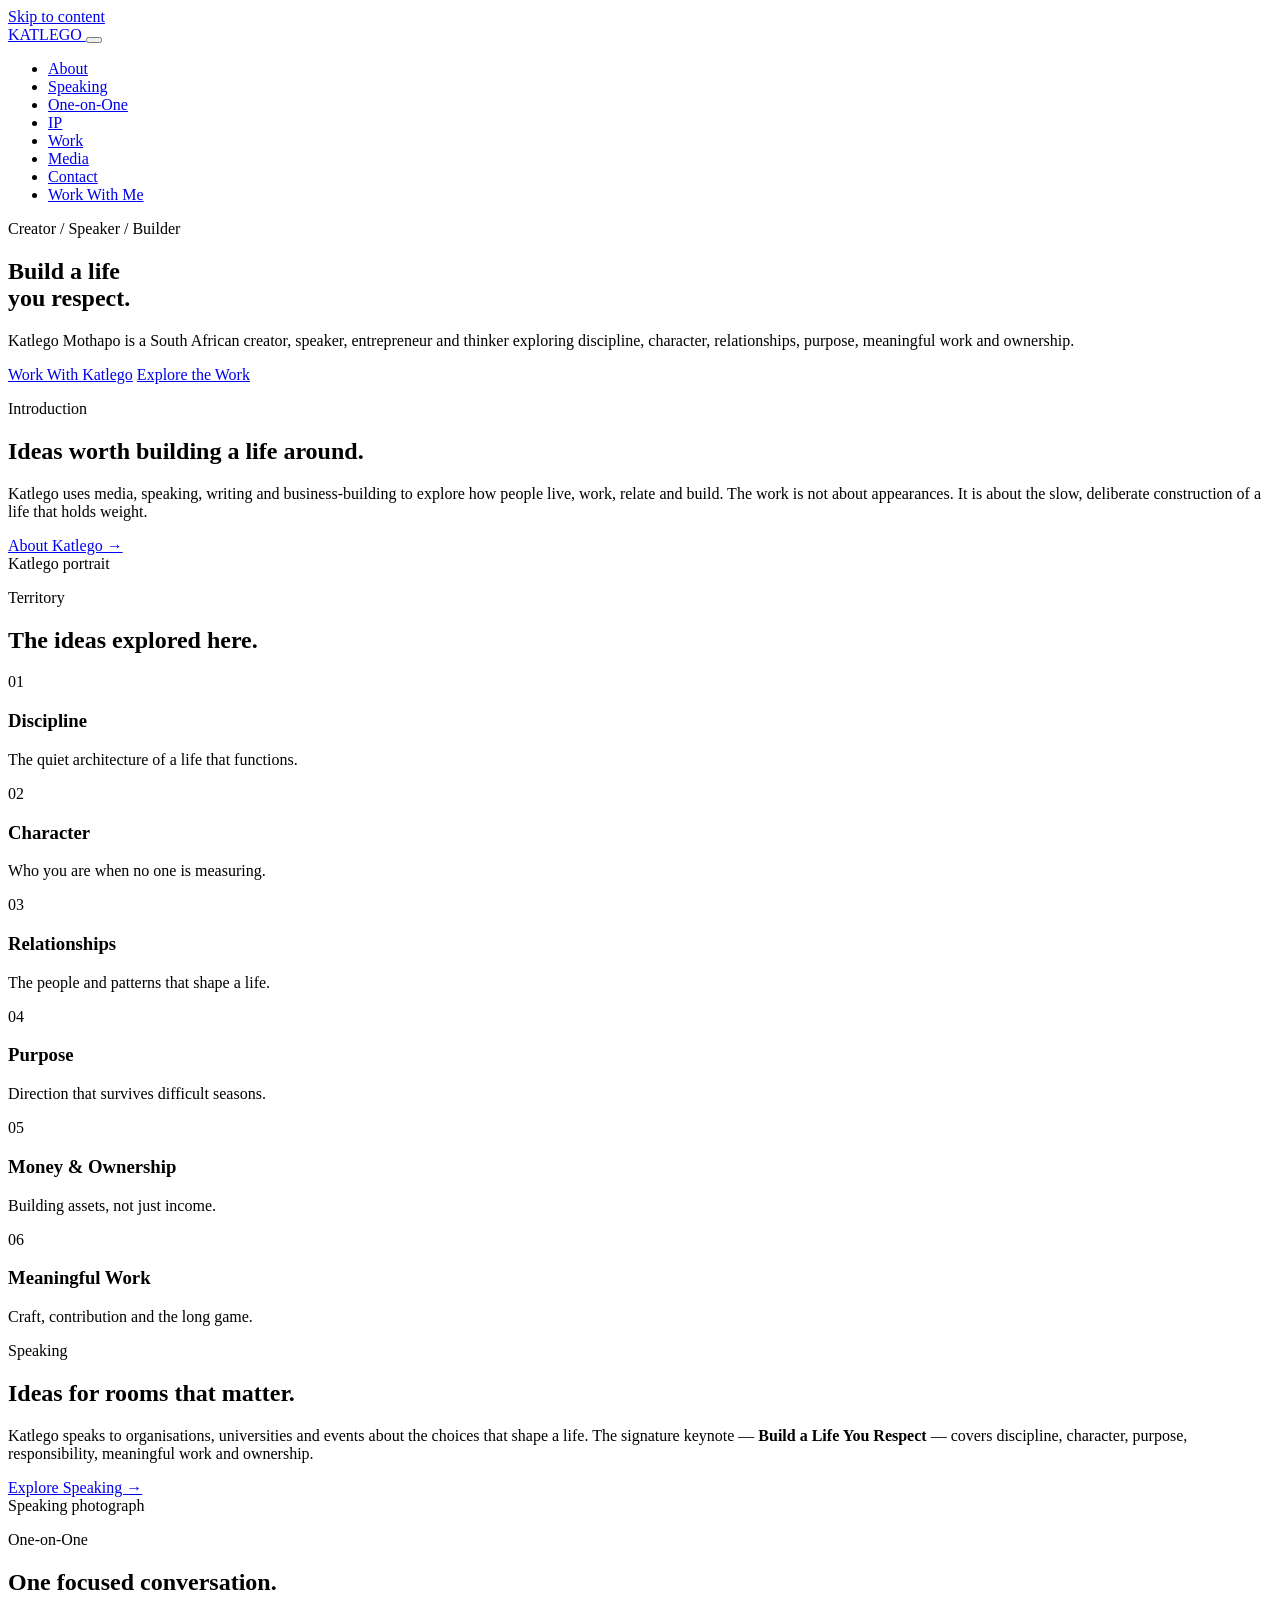
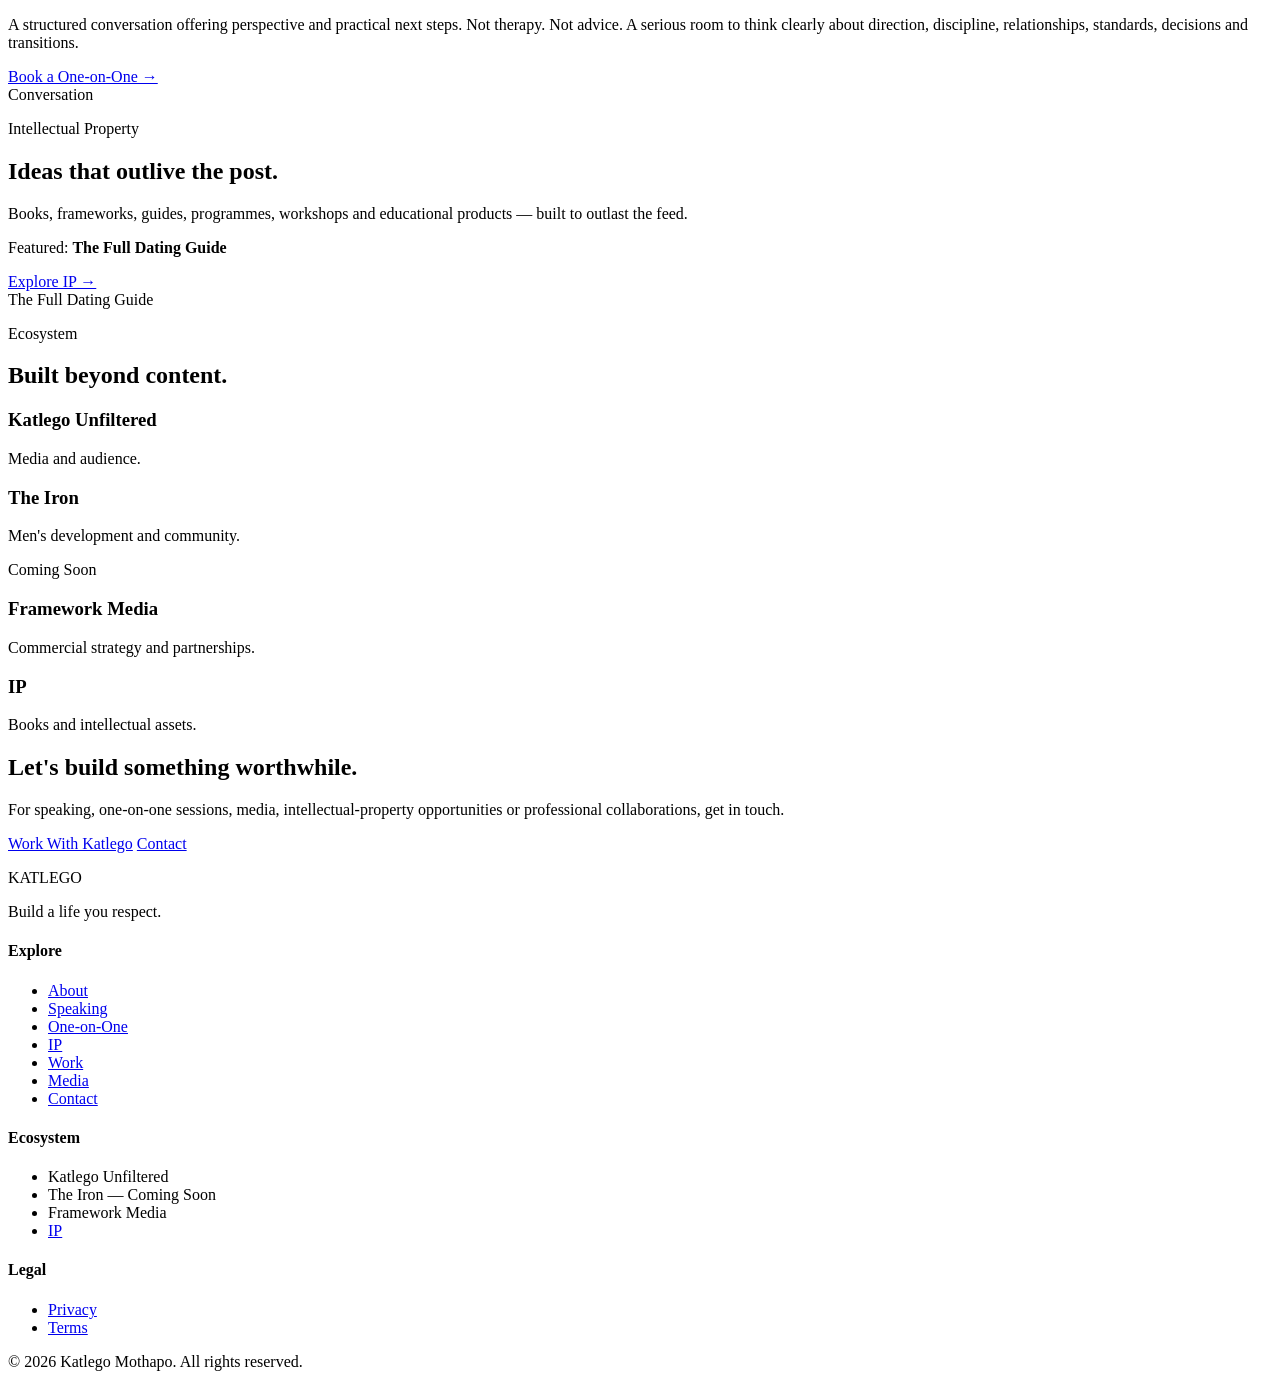
==== commit 53509e5c: "Update index.html" ====
--- a/index.html
+++ b/index.html
@@ -1,2535 +1,246 @@
 <!DOCTYPE html>
 <html lang="en">
 <head>
-<meta charset="UTF-8" />
-<meta name="viewport" content="width=device-width, initial-scale=1.0, viewport-fit=cover" />
-<meta name="theme-color" content="#07111F" />
-
-<title>Katlego Mothapo — Creator. Entrepreneur. Builder.</title>
-<meta name="description" content="The official website of Katlego Mothapo. Creator, entrepreneur and builder. Building media, ideas, businesses and communities." />
-<link rel="canonical" href="https://katlegomothapo.com/" />
-
-<meta property="og:type" content="website" />
-<meta property="og:title" content="Katlego Mothapo — Creator. Entrepreneur. Builder." />
-<meta property="og:description" content="Building media, ideas, businesses and communities." />
-<meta property="og:url" content="https://katlegomothapo.com/" />
-<meta property="og:image" content="https://katlegomothapo.com/og.jpg" />
-<meta property="og:site_name" content="Katlego Mothapo" />
-
-<meta name="twitter:card" content="summary_large_image" />
-<meta name="twitter:title" content="Katlego Mothapo — Creator. Entrepreneur. Builder." />
-<meta name="twitter:description" content="Building media, ideas, businesses and communities." />
-<meta name="twitter:image" content="https://katlegomothapo.com/og.jpg" />
-
-<link rel="preconnect" href="https://fonts.googleapis.com" />
-<link rel="preconnect" href="https://fonts.gstatic.com" crossorigin />
-<link href="https://fonts.googleapis.com/css2?family=DM+Serif+Display:ital@0;1&family=Inter:wght@300;400;500;600;700&display=swap" rel="stylesheet" />
-
-<script type="application/ld+json">
-{
-  "@context": "https://schema.org",
-  "@type": "Person",
-  "name": "Katlego Mothapo",
-  "url": "https://katlegomothapo.com/",
-  "jobTitle": "Creator, Entrepreneur, Builder",
-  "description": "Creator, entrepreneur and builder. Founder of multiple initiatives across media, community, IP and ventures.",
-  "sameAs": [
-    "https://instagram.com/[PLACEHOLDER]",
-    "https://tiktok.com/@[PLACEHOLDER]",
-    "https://youtube.com/@[PLACEHOLDER]",
-    "https://x.com/[PLACEHOLDER]",
-    "https://linkedin.com/in/[PLACEHOLDER]"
-  ]
-}
-</script>
-
-<style>
-:root {
-  --navy: #07111F;
-  --navy-soft: #0C1A2C;
-  --ivory: #F4F0E8;
-  --ivory-dim: #E8E2D5;
-  --slate: #667085;
-  --slate-light: #98A2B3;
-  --cobalt: #1746A2;
-  --cobalt-bright: #3D8BFF;
-  --copper: #B77A4B;
-
-  --serif: 'DM Serif Display', Georgia, 'Times New Roman', serif;
-  --sans: 'Inter', -apple-system, BlinkMacSystemFont, 'Helvetica Neue', Arial, sans-serif;
-
-  --max-w: 1440px;
-  --gutter: clamp(1rem, 4vw, 4rem);
-  --nav-h: 72px;
-  --ease: cubic-bezier(0.22, 1, 0.36, 1);
-  --dur: 600ms;
-  --hairline: 1px solid rgba(244, 240, 232, 0.14);
-  --hairline-dark: 1px solid rgba(7, 17, 31, 0.12);
-}
-
-*, *::before, *::after { box-sizing: border-box; margin: 0; padding: 0; }
-html { scroll-behavior: smooth; -webkit-text-size-adjust: 100%; }
-body {
-  font-family: var(--sans);
-  background: var(--navy);
-  color: var(--ivory);
-  font-size: 16px;
-  line-height: 1.6;
-  -webkit-font-smoothing: antialiased;
-  -moz-osx-font-smoothing: grayscale;
-  overflow-x: hidden;
-}
-img { max-width: 100%; height: auto; display: block; }
-a { color: inherit; text-decoration: none; }
-button { font: inherit; color: inherit; background: none; border: none; cursor: pointer; }
-ul { list-style: none; }
-:focus-visible { outline: 2px solid var(--cobalt-bright); outline-offset: 3px; border-radius: 2px; }
-
-.skip-link {
-  position: absolute;
-  top: -100px;
-  left: 1rem;
-  z-index: 999;
-  background: var(--cobalt);
-  color: #fff;
-  padding: 0.75rem 1.25rem;
-  border-radius: 2px;
-  font-size: 0.85rem;
-  font-weight: 600;
-  transition: top 250ms var(--ease);
-}
-.skip-link:focus { top: 1rem; }
-
-/* ============================================================
-   TYPOGRAPHY — centred by default
-   ============================================================ */
-.h-display {
-  font-family: var(--serif);
-  font-weight: 400;
-  line-height: 1.0;
-  letter-spacing: -0.02em;
-  font-size: clamp(2rem, 7.5vw, 6.5rem);
-  word-break: break-word;
-  overflow-wrap: break-word;
-  text-align: center;
-}
-.h-1 {
-  font-family: var(--serif);
-  font-weight: 400;
-  line-height: 1.05;
-  letter-spacing: -0.02em;
-  font-size: clamp(1.85rem, 5.5vw, 4.5rem);
-  word-break: break-word;
-  overflow-wrap: break-word;
-  text-align: center;
-}
-.h-2 {
-  font-family: var(--serif);
-  font-weight: 400;
-  line-height: 1.1;
-  letter-spacing: -0.015em;
-  font-size: clamp(1.6rem, 4vw, 3rem);
-  word-break: break-word;
-  overflow-wrap: break-word;
-  text-align: center;
-}
-.h-3 {
-  font-family: var(--serif);
-  font-weight: 400;
-  line-height: 1.15;
-  font-size: clamp(1.3rem, 2.4vw, 1.9rem);
-  text-align: center;
-}
-.eyebrow {
-  font-family: var(--sans);
-  font-size: 0.7rem;
-  font-weight: 600;
-  letter-spacing: 0.2em;
-  text-transform: uppercase;
-  color: var(--slate-light);
-  display: block;
-  text-align: center;
-}
-.lead {
-  font-size: clamp(1rem, 1.6vw, 1.3rem);
-  line-height: 1.55;
-  color: rgba(244, 240, 232, 0.82);
-  font-weight: 300;
-  text-align: center;
-  margin-inline: auto;
-}
-.body-lg {
-  font-size: clamp(1rem, 1.4vw, 1.12rem);
-  line-height: 1.65;
-  text-align: center;
-  margin-inline: auto;
-}
-.muted { color: var(--slate-light); text-align: center; }
-
-.light { background: var(--ivory); color: var(--navy); }
-.light .eyebrow { color: var(--slate); }
-.light .lead { color: rgba(7, 17, 31, 0.72); }
-.light .muted { color: var(--slate); }
-.light .hairline { border-color: rgba(7, 17, 31, 0.14); }
-
-.wrap {
-  width: 100%;
-  max-width: var(--max-w);
-  margin: 0 auto;
-  padding-inline: var(--gutter);
-}
-.wrap-narrow { max-width: 820px; margin-inline: auto; }
-.section { padding-block: clamp(3rem, 8vw, 8rem); }
-.section-tight { padding-block: clamp(2.25rem, 5vw, 5rem); }
-
-.grid {
-  display: grid;
-  gap: clamp(1.25rem, 3vw, 3rem);
-  justify-items: center;
-}
-.g-2 { grid-template-columns: repeat(2, minmax(0, 1fr)); }
-.g-3 { grid-template-columns: repeat(3, minmax(0, 1fr)); }
-.g-4 { grid-template-columns: repeat(4, minmax(0, 1fr)); }
-
-.btn {
-  display: inline-flex;
-  align-items: center;
-  justify-content: center;
-  gap: 0.6em;
-  padding: 0.9em 1.5em;
-  font-size: 0.8rem;
-  font-weight: 600;
-  letter-spacing: 0.06em;
-  text-transform: uppercase;
-  border-radius: 2px;
-  transition: background var(--dur) var(--ease), color var(--dur) var(--ease),
-              border-color var(--dur) var(--ease), transform 300ms var(--ease);
-  white-space: nowrap;
-  min-height: 44px;
-  text-align: center;
-}
-.btn:hover { transform: translateY(-2px); }
-.btn-primary { background: var(--cobalt); color: #fff; }
-.btn-primary:hover { background: var(--cobalt-bright); }
-.btn-ghost { border: 1px solid rgba(244, 240, 232, 0.3); color: var(--ivory); }
-.btn-ghost:hover { border-color: var(--ivory); background: rgba(244, 240, 232, 0.06); }
-.light .btn-ghost { border-color: rgba(7, 17, 31, 0.25); color: var(--navy); }
-.light .btn-ghost:hover { border-color: var(--navy); background: rgba(7, 17, 31, 0.04); }
-.btn-arrow { transition: transform 300ms var(--ease); }
-.btn:hover .btn-arrow { transform: translateX(4px); }
-
-.link-underline { position: relative; display: inline-block; padding-bottom: 2px; }
-.link-underline::after {
-  content: ''; position: absolute; left: 0; bottom: 0;
-  width: 100%; height: 1px; background: currentColor;
-  transform: scaleX(0); transform-origin: right;
-  transition: transform 400ms var(--ease);
-}
-.link-underline:hover::after { transform: scaleX(1); transform-origin: left; }
-
-.read-progress {
-  position: fixed; top: 0; left: 0;
-  height: 2px; width: 0%;
-  background: var(--cobalt-bright);
-  z-index: 200;
-  transition: width 100ms linear;
-  pointer-events: none;
-}
-
-.nav {
-  position: fixed; top: 0; left: 0; right: 0;
-  z-index: 100;
-  height: var(--nav-h);
-  display: flex; align-items: center;
-  transition: background 400ms var(--ease), backdrop-filter 400ms var(--ease),
-              border-color 400ms var(--ease);
-  border-bottom: 1px solid transparent;
-}
-.nav.scrolled {
-  background: rgba(7, 17, 31, 0.85);
-  backdrop-filter: saturate(180%) blur(16px);
-  -webkit-backdrop-filter: saturate(180%) blur(16px);
-  border-bottom: var(--hairline);
-}
-.nav.on-light { color: var(--navy); }
-.nav.on-light.scrolled {
-  background: rgba(244, 240, 232, 0.9);
-  border-bottom: var(--hairline-dark);
-}
-.nav-inner {
-  width: 100%; max-width: var(--max-w); margin: 0 auto;
-  padding-inline: var(--gutter);
-  display: flex; align-items: center; justify-content: space-between;
-  gap: 1rem;
-}
-.brand {
-  font-family: var(--sans);
-  font-weight: 700;
-  font-size: 0.88rem;
-  letter-spacing: 0.16em;
-  text-transform: uppercase;
-  white-space: nowrap;
-}
-.brand span { color: var(--cobalt-bright); }
-.nav.on-light .brand span { color: var(--cobalt); }
-
-.nav-links { display: flex; align-items: center; gap: clamp(1.25rem, 2vw, 2rem); }
-.nav-link {
-  font-size: 0.8rem;
-  font-weight: 500;
-  position: relative;
-  padding-block: 4px;
-  opacity: 0.78;
-  transition: opacity 250ms var(--ease);
-}
-.nav-link:hover, .nav-link[aria-current="page"] { opacity: 1; }
-.nav-link[aria-current="page"]::after {
-  content: ''; position: absolute; left: 0; bottom: -2px;
-  width: 100%; height: 1px; background: var(--cobalt-bright);
-}
-.nav.on-light .nav-link[aria-current="page"]::after { background: var(--cobalt); }
-.nav-cta { margin-left: 0.5rem; }
-
-.burger {
-  display: none;
-  width: 44px; height: 44px;
-  align-items: center; justify-content: center;
-  flex-direction: column; gap: 5px;
-  flex-shrink: 0;
-}
-.burger span {
-  display: block; width: 22px; height: 1.5px;
-  background: currentColor;
-  transition: transform 350ms var(--ease), opacity 250ms var(--ease);
-}
-.burger.open span:nth-child(1) { transform: translateY(6.5px) rotate(45deg); }
-.burger.open span:nth-child(2) { opacity: 0; }
-.burger.open span:nth-child(3) { transform: translateY(-6.5px) rotate(-45deg); }
-
-.mobile-menu {
-  position: fixed; inset: 0; z-index: 99;
-  background: var(--navy);
-  padding: calc(var(--nav-h) + 1.5rem) var(--gutter) 1.5rem;
-  display: flex; flex-direction: column; justify-content: space-between;
-  gap: 1.5rem; overflow-y: auto;
-  transform: translateY(-100%);
-  visibility: hidden;
-  transition: transform 550ms var(--ease), visibility 0s linear 550ms;
-}
-.mobile-menu.open {
-  transform: translateY(0); visibility: visible;
-  transition: transform 550ms var(--ease), visibility 0s;
-}
-.mobile-menu nav {
-  display: flex; flex-direction: column; gap: 0.2rem;
-  max-width: 640px;
-  margin-inline: auto;
-  width: 100%;
-}
-.mobile-link {
-  font-family: var(--serif);
-  font-size: clamp(1.75rem, 9vw, 3rem);
-  line-height: 1.1;
-  padding-block: 0.22em;
-  border-bottom: 1px solid rgba(244, 240, 232, 0.08);
-  display: flex; align-items: baseline; justify-content: center;
-  gap: 1rem;
-  opacity: 0; transform: translateY(20px);
-  text-align: center;
-}
-.mobile-menu.open .mobile-link { animation: slideUp 500ms var(--ease) forwards; }
-.mobile-link:nth-child(1) { animation-delay: 80ms; }
-.mobile-link:nth-child(2) { animation-delay: 130ms; }
-.mobile-link:nth-child(3) { animation-delay: 180ms; }
-.mobile-link:nth-child(4) { animation-delay: 230ms; }
-.mobile-link:nth-child(5) { animation-delay: 280ms; }
-.mobile-link:nth-child(6) { animation-delay: 330ms; }
-.mobile-link:nth-child(7) { animation-delay: 380ms; }
-.mobile-link .num {
-  font-family: var(--sans); font-size: 0.68rem;
-  letter-spacing: 0.2em; color: var(--slate);
-}
-.mobile-foot {
-  display: flex; flex-wrap: wrap; gap: 1rem 1.5rem;
-  padding-top: 1.5rem; border-top: var(--hairline);
-  justify-content: center;
-  max-width: 640px;
-  margin-inline: auto;
-  width: 100%;
-}
-.mobile-foot a {
-  font-size: 0.75rem; letter-spacing: 0.08em;
-  text-transform: uppercase; color: var(--slate-light);
-}
-.mobile-foot a:hover { color: var(--ivory); }
-
-@keyframes slideUp { to { opacity: 1; transform: translateY(0); } }
-
-.reveal {
-  opacity: 0; transform: translateY(24px);
-  transition: opacity 800ms var(--ease), transform 800ms var(--ease);
-}
-.reveal.in { opacity: 1; transform: none; }
-.reveal-delay-1 { transition-delay: 80ms; }
-.reveal-delay-2 { transition-delay: 160ms; }
-.reveal-delay-3 { transition-delay: 240ms; }
-.reveal-delay-4 { transition-delay: 320ms; }
-
-.img-reveal { overflow: hidden; }
-.img-reveal img { transform: scale(1.06); transition: transform 1200ms var(--ease); }
-.img-reveal.in img { transform: scale(1); }
-
-.img-frame {
-  position: relative; width: 100%;
-  background: linear-gradient(135deg, #0C1A2C 0%, #1746A2 60%, #07111F 100%);
-  overflow: hidden; border-radius: 3px;
-}
-.img-frame img { width: 100%; height: 100%; object-fit: cover; display: block; }
-.ratio-4-5 { aspect-ratio: 4 / 5; }
-.ratio-3-4 { aspect-ratio: 3 / 4; }
-.ratio-1-1 { aspect-ratio: 1 / 1; }
-.ratio-16-9 { aspect-ratio: 16 / 9; }
-.ratio-3-2 { aspect-ratio: 3 / 2; }
-.ratio-2-3 { aspect-ratio: 2 / 3; }
-.ratio-21-9 { aspect-ratio: 21 / 9; }
-
-.ph {
-  position: relative; width: 100%; height: 100%;
-  min-height: 180px;
-  background:
-    linear-gradient(135deg, rgba(23, 70, 162, 0.35), rgba(7, 17, 31, 0.9)),
-    repeating-linear-gradient(45deg, #0C1A2C 0 12px, #0A1626 12px 24px);
-  display: flex; align-items: flex-end;
-  padding: clamp(0.85rem, 2.5vw, 1.25rem);
-}
-.ph::before {
-  content: ''; position: absolute; inset: 0;
-  background: radial-gradient(circle at 30% 25%, rgba(61, 139, 255, 0.22), transparent 55%);
-}
-.ph-label {
-  position: relative; z-index: 1;
-  display: flex; flex-direction: column; gap: 0.3rem;
-  max-width: 100%;
-  text-align: left;
-}
-.ph-ref {
-  font-family: var(--sans); font-size: 0.6rem;
-  letter-spacing: 0.22em; color: var(--cobalt-bright);
-  font-weight: 600; text-transform: uppercase;
-}
-.ph-title {
-  font-family: var(--sans);
-  font-size: clamp(0.65rem, 1.4vw, 0.75rem);
-  letter-spacing: 0.04em;
-  color: rgba(244, 240, 232, 0.9);
-  font-weight: 500; line-height: 1.35;
-}
-.ph-note {
-  font-family: var(--sans);
-  font-size: clamp(0.6rem, 1.3vw, 0.68rem);
-  color: rgba(244, 240, 232, 0.5);
-  font-style: italic; line-height: 1.4;
-}
-.ph.light-ph {
-  background:
-    linear-gradient(135deg, rgba(23, 70, 162, 0.18), rgba(7, 17, 31, 0.12)),
-    repeating-linear-gradient(45deg, #E8E2D5 0 12px, #DDD6C5 12px 24px);
-}
-.ph.light-ph::before {
-  background: radial-gradient(circle at 30% 25%, rgba(23, 70, 162, 0.14), transparent 55%);
-}
-.ph.light-ph .ph-ref { color: var(--cobalt); }
-.ph.light-ph .ph-title { color: rgba(7, 17, 31, 0.9); }
-.ph.light-ph .ph-note { color: rgba(7, 17, 31, 0.55); }
-
-/* ============================================================
-   CARD — fully centred content
-   ============================================================ */
-.card {
-  display: flex; flex-direction: column;
-  gap: 1rem;
-  padding: clamp(1.5rem, 3vw, 2.25rem);
-  border: var(--hairline);
-  border-radius: 3px;
-  transition: border-color 400ms var(--ease), background 400ms var(--ease),
-              transform 400ms var(--ease);
-  height: 100%;
-  align-items: center;
-  text-align: center;
-}
-.card:hover {
-  border-color: rgba(61, 139, 255, 0.45);
-  background: rgba(244, 240, 232, 0.025);
-  transform: translateY(-3px);
-}
-.card-num {
-  font-family: var(--sans); font-size: 0.68rem;
-  letter-spacing: 0.2em; color: var(--cobalt-bright);
-  font-weight: 600; text-transform: uppercase;
-}
-.card h3 {
-  font-family: var(--serif);
-  font-size: clamp(1.3rem, 2vw, 1.55rem);
-  font-weight: 400; line-height: 1.15;
-}
-.card p {
-  color: rgba(244, 240, 232, 0.7);
-  font-size: 0.95rem; line-height: 1.55;
-  text-align: center;
-}
-.card-meta {
-  margin-top: auto; padding-top: 1.25rem;
-  display: flex; flex-wrap: wrap; gap: 0.5rem 1.25rem;
-  font-size: 0.72rem; color: var(--slate-light);
-  justify-content: center;
-}
-.card-meta strong {
-  color: var(--ivory); font-weight: 500;
-  text-transform: uppercase; font-size: 0.65rem;
-  letter-spacing: 0.12em;
-}
-.light .card { border-color: rgba(7, 17, 31, 0.12); }
-.light .card:hover { background: rgba(7, 17, 31, 0.02); border-color: rgba(23, 70, 162, 0.4); }
-.light .card p { color: rgba(7, 17, 31, 0.72); }
-.light .card-meta { color: var(--slate); }
-.light .card-meta strong { color: var(--navy); }
-.light .card-num { color: var(--cobalt); }
-
-/* ============================================================
-   SERVICES card — centred
-   ============================================================ */
-.svc {
-  display: flex; flex-direction: column;
-  gap: 1rem;
-  padding: clamp(1.75rem, 3.5vw, 2.5rem);
-  border: var(--hairline);
-  border-radius: 3px;
-  transition: all 400ms var(--ease);
-  height: 100%;
-  position: relative;
-  overflow: hidden;
-  align-items: center;
-  text-align: center;
-}
-.svc::before {
-  content: '';
-  position: absolute; top: 0; left: 0;
-  width: 100%; height: 2px;
-  background: var(--cobalt-bright);
-  transform: scaleX(0); transform-origin: center;
-  transition: transform 500ms var(--ease);
-}
-.svc:hover { border-color: rgba(61, 139, 255, 0.4); transform: translateY(-4px); }
-.svc:hover::before { transform: scaleX(1); }
-.svc-icon {
-  width: 48px; height: 48px;
-  border-radius: 3px;
-  background: rgba(61, 139, 255, 0.12);
-  display: flex; align-items: center; justify-content: center;
-  color: var(--cobalt-bright);
-  font-family: var(--sans);
-  font-size: 0.75rem;
-  font-weight: 600;
-  letter-spacing: 0.1em;
-}
-.svc h3 {
-  font-family: var(--serif);
-  font-size: clamp(1.3rem, 2vw, 1.55rem);
-  font-weight: 400; line-height: 1.15;
-  margin-top: 0.5rem;
-}
-.svc p {
-  color: rgba(244, 240, 232, 0.72);
-  font-size: 0.95rem; line-height: 1.55;
-  text-align: center;
-}
-.svc-list {
-  display: flex; flex-direction: column; gap: 0.5rem;
-  margin-top: 0.5rem;
-  align-items: center;
-  width: 100%;
-}
-.svc-list li {
-  font-size: 0.88rem;
-  color: rgba(244, 240, 232, 0.7);
-  display: flex; align-items: flex-start; gap: 0.6rem;
-  line-height: 1.5;
-  justify-content: center;
-  text-align: center;
-}
-.svc-list li::before {
-  content: '—';
-  color: var(--cobalt-bright);
-  flex-shrink: 0;
-}
-.svc-cta {
-  margin-top: auto; padding-top: 1.5rem;
-  font-size: 0.75rem; letter-spacing: 0.14em;
-  text-transform: uppercase;
-  color: var(--cobalt-bright);
-  font-weight: 600;
-  display: inline-flex; align-items: center; gap: 0.5rem;
-  transition: gap 300ms var(--ease);
-}
-.svc:hover .svc-cta { gap: 0.85rem; }
-.light .svc { border-color: rgba(7, 17, 31, 0.12); }
-.light .svc:hover { border-color: rgba(23, 70, 162, 0.4); }
-.light .svc p, .light .svc-list li { color: rgba(7, 17, 31, 0.72); }
-.light .svc-icon { background: rgba(23, 70, 162, 0.1); color: var(--cobalt); }
-.light .svc-cta { color: var(--cobalt); }
-.light .svc-list li::before { color: var(--cobalt); }
-
-.tag {
-  display: inline-block; font-size: 0.68rem;
-  font-weight: 600; letter-spacing: 0.14em;
-  text-transform: uppercase;
-  padding: 0.5em 0.9em;
-  border: 1px solid rgba(244, 240, 232, 0.22);
-  border-radius: 100px;
-  color: rgba(244, 240, 232, 0.85);
-  transition: all 300ms var(--ease);
-  min-height: 34px;
-}
-.tag:hover { border-color: var(--cobalt-bright); color: var(--cobalt-bright); }
-.tag.active { background: var(--cobalt); border-color: var(--cobalt); color: #fff; }
-.light .tag { border-color: rgba(7, 17, 31, 0.2); color: rgba(7, 17, 31, 0.8); }
-.light .tag:hover { border-color: var(--cobalt); color: var(--cobalt); }
-.light .tag.active { background: var(--cobalt); border-color: var(--cobalt); color: #fff; }
-
-.section-head {
-  display: flex; flex-direction: column;
-  align-items: center;
-  gap: 1.25rem;
-  margin-bottom: clamp(2rem, 5vw, 4rem);
-  padding-bottom: 1.5rem;
-  border-bottom: var(--hairline);
-  text-align: center;
-}
-.section-head .eyebrow { margin-bottom: 0.85rem; }
-.section-head h2 { max-width: 22ch; }
-
-.hero {
-  position: relative;
-  padding-top: calc(var(--nav-h) + clamp(2rem, 6vw, 4.5rem));
-  padding-bottom: clamp(2.5rem, 6vw, 5rem);
-  overflow: hidden;
-}
-.hero-grid {
-  display: flex;
-  flex-direction: column;
-  align-items: center;
-  gap: clamp(2rem, 5vw, 4rem);
-  text-align: center;
-}
-.hero-content {
-  display: flex;
-  flex-direction: column;
-  align-items: center;
-  max-width: 900px;
-}
-.hero-title { margin-bottom: 1.5rem; }
-.hero-title .line { display: block; overflow: hidden; text-align: center; }
-.hero-title .line > span {
-  display: block; transform: translateY(105%);
-  animation: revealUp 1000ms var(--ease) forwards;
-  text-align: center;
-}
-.hero-title .line:nth-child(1) > span { animation-delay: 150ms; }
-.hero-title .line:nth-child(2) > span { animation-delay: 250ms; }
-.hero-title .line:nth-child(3) > span { animation-delay: 350ms; }
-
-@keyframes revealUp { to { transform: translateY(0); } }
-
-.hero-copy {
-  max-width: 52ch;
-  margin-inline: auto;
-}
-.hero-cta {
-  display: flex; flex-wrap: wrap; gap: 0.85rem;
-  margin-top: 2rem;
-  justify-content: center;
-}
-.hero-portrait {
-  position: relative;
-  width: 100%;
-  max-width: 420px;
-  margin-inline: auto;
-}
-.hero-portrait .caption {
-  position: absolute;
-  bottom: 1rem; left: 1rem; right: 1rem;
-  font-size: 0.68rem; letter-spacing: 0.14em;
-  text-transform: uppercase;
-  color: rgba(244, 240, 232, 0.8);
-  display: flex; justify-content: space-between; gap: 1rem;
-  z-index: 2;
-}
-
-.ticker {
-  border-top: var(--hairline);
-  border-bottom: var(--hairline);
-  overflow: hidden;
-  padding-block: 1rem;
-  margin-top: clamp(2.5rem, 5vw, 4rem);
-}
-.ticker-track {
-  display: flex; gap: 3rem; white-space: nowrap;
-  animation: scrollX 40s linear infinite;
-  will-change: transform;
-}
-.ticker-item {
-  display: inline-flex; align-items: center;
-  gap: 0.75rem;
-  font-family: var(--sans);
-  font-size: 0.8rem; font-weight: 500;
-  letter-spacing: 0.14em; text-transform: uppercase;
-  color: rgba(244, 240, 232, 0.65);
-}
-.ticker-item::after {
-  content: '';
-  width: 5px; height: 5px;
-  background: var(--cobalt-bright);
-  border-radius: 50%;
-  margin-left: 0.75rem;
-}
-@keyframes scrollX {
-  0% { transform: translateX(0); }
-  100% { transform: translateX(-50%); }
-}
-@media (prefers-reduced-motion: reduce) {
-  .ticker-track { animation: none; }
-}
-
-.pull-quote {
-  padding-block: clamp(2.5rem, 6vw, 6rem);
-  border-block: var(--hairline);
-  text-align: center;
-}
-.pull-quote blockquote {
-  font-family: var(--serif);
-  font-size: clamp(1.5rem, 4vw, 2.75rem);
-  line-height: 1.15;
-  max-width: 24ch;
-  margin-inline: auto;
-  text-align: center;
-}
-.pull-quote cite {
-  display: block; margin-top: 1.75rem;
-  font-family: var(--sans); font-style: normal;
-  font-size: 0.7rem; letter-spacing: 0.2em;
-  text-transform: uppercase;
-  color: var(--slate-light);
-  text-align: center;
-}
-.light .pull-quote { border-color: var(--hairline-dark); }
-
-.img-band {
-  position: relative; width: 100%;
-  margin-block: clamp(1.5rem, 4vw, 4rem);
-}
-.img-caption-side {
-  display: flex;
-  flex-direction: column;
-  gap: clamp(1rem, 2vw, 1.5rem);
-  align-items: center;
-}
-.img-caption-side .cap {
-  font-size: 0.78rem; line-height: 1.5;
-  color: var(--slate-light);
-  text-align: center;
-  max-width: 520px;
-}
-.img-caption-side .cap strong {
-  display: block; color: var(--ivory);
-  font-size: 0.65rem; letter-spacing: 0.16em;
-  text-transform: uppercase;
-  margin-bottom: 0.5rem; font-weight: 600;
-  text-align: center;
-}
-.light .img-caption-side .cap { color: var(--slate); }
-.light .img-caption-side .cap strong { color: var(--navy); }
-
-.kinetic {
-  position: relative;
-  margin-block: clamp(2rem, 5vw, 5rem);
-  overflow: hidden; border-radius: 3px;
-}
-.kinetic .img-frame { aspect-ratio: 16 / 9; min-height: 280px; }
-.kinetic-overlay {
-  position: absolute; inset: 0;
-  display: flex; align-items: center; justify-content: center;
-  padding: clamp(1.25rem, 4vw, 3rem);
-  z-index: 2;
-  text-align: center;
-}
-.kinetic-overlay::before {
-  content: ''; position: absolute; inset: 0;
-  background: linear-gradient(180deg, rgba(7, 17, 31, 0.35) 0%, rgba(7, 17, 31, 0.85) 100%);
-}
-.kinetic-overlay .inner {
-  position: relative; z-index: 1;
-  max-width: 640px; color: var(--ivory);
-  text-align: center;
-}
-.kinetic-overlay .inner p {
-  color: rgba(244, 240, 232, 0.85);
-  margin-top: 1rem;
-  text-align: center;
-}
-
-.media-card {
-  display: flex; flex-direction: column;
-  gap: 0.85rem; cursor: pointer;
-  align-items: center;
-  text-align: center;
-}
-.media-card .img-frame img { transition: transform 900ms var(--ease); }
-.media-card:hover .img-frame img { transform: scale(1.04); }
-.media-card .cat {
-  font-size: 0.65rem; letter-spacing: 0.16em;
-  text-transform: uppercase;
-  color: var(--cobalt-bright); font-weight: 600;
-}
-.light .media-card .cat { color: var(--cobalt); }
-.media-card h3 {
-  font-family: var(--serif);
-  font-size: clamp(1.15rem, 1.8vw, 1.35rem);
-  font-weight: 400; line-height: 1.2;
-}
-.media-card .meta {
-  font-size: 0.75rem;
-  color: var(--slate-light);
-  letter-spacing: 0.04em;
-}
-.light .media-card .meta { color: var(--slate); }
-
-.article-grid {
-  display: grid;
-  grid-template-columns: repeat(3, minmax(0, 1fr));
-  gap: clamp(1.5rem, 3vw, 2.5rem) clamp(1.25rem, 2.5vw, 2rem);
-  justify-items: center;
-}
-
-.featured {
-  display: flex;
-  flex-direction: column;
-  align-items: center;
-  gap: clamp(1.5rem, 4vw, 3rem);
-  padding-bottom: clamp(2rem, 4vw, 3.5rem);
-  margin-bottom: clamp(2rem, 4vw, 3.5rem);
-  border-bottom: var(--hairline);
-  text-align: center;
-  max-width: 900px;
-  margin-inline: auto;
-}
-.light .featured { border-bottom: var(--hairline-dark); }
-
-.mosaic {
-  display: grid;
-  grid-template-columns: repeat(6, minmax(0, 1fr));
-  gap: clamp(0.85rem, 1.5vw, 1.25rem);
-}
-.mosaic > :nth-child(1) { grid-column: span 4; }
-.mosaic > :nth-child(2) { grid-column: span 2; }
-.mosaic > :nth-child(3) { grid-column: span 2; }
-.mosaic > :nth-child(4) { grid-column: span 4; }
-.mosaic > :nth-child(5) { grid-column: span 3; }
-.mosaic > :nth-child(6) { grid-column: span 3; }
-
-.venture-feature {
-  display: flex;
-  flex-direction: column;
-  align-items: center;
-  gap: clamp(1.5rem, 4vw, 3rem);
-  padding-block: clamp(2rem, 4vw, 3.5rem);
-  border-bottom: var(--hairline);
-  text-align: center;
-  max-width: 900px;
-  margin-inline: auto;
-}
-.light .venture-feature { border-bottom: var(--hairline-dark); }
-.stage {
-  font-size: 0.65rem; letter-spacing: 0.16em;
-  text-transform: uppercase;
-  color: var(--cobalt-bright); font-weight: 600;
-}
-.light .stage { color: var(--cobalt); }
-.venture-feature .desc {
-  color: rgba(244, 240, 232, 0.72);
-  text-align: center;
-  max-width: 56ch;
-  margin-inline: auto;
-}
-.light .venture-feature .desc { color: rgba(7, 17, 31, 0.72); }
-.venture-facts {
-  display: flex;
-  flex-wrap: wrap;
-  gap: 1.5rem 2.5rem;
-  justify-content: center;
-  margin-top: 1.25rem;
-}
-.fact {
-  font-size: 0.82rem;
-  text-align: center;
-}
-.fact strong {
-  display: block; font-size: 0.63rem;
-  letter-spacing: 0.16em; text-transform: uppercase;
-  color: var(--slate-light); font-weight: 600;
-  margin-bottom: 0.15rem;
-}
-.light .fact strong { color: var(--slate); }
-
-.form-grid {
-  display: grid;
-  grid-template-columns: repeat(2, minmax(0, 1fr));
-  gap: clamp(1rem, 2vw, 1.5rem);
-}
-.field { display: flex; flex-direction: column; gap: 0.5rem; min-width: 0; }
-.field.full { grid-column: 1 / -1; }
-.field label {
-  font-size: 0.7rem; letter-spacing: 0.14em;
-  text-transform: uppercase; font-weight: 600;
-  color: var(--slate-light);
-}
-.light .field label { color: var(--slate); }
-.field input,
-.field select,
-.field textarea {
-  font-family: var(--sans); font-size: 1rem;
-  padding: 0.85em 1em;
-  background: rgba(244, 240, 232, 0.04);
-  border: 1px solid rgba(244, 240, 232, 0.18);
-  border-radius: 2px;
-  color: var(--ivory);
-  transition: border-color 250ms var(--ease), background 250ms var(--ease);
-  width: 100%; min-height: 44px;
-}
-.light .field input,
-.light .field select,
-.light .field textarea {
-  background: rgba(7, 17, 31, 0.03);
-  border-color: rgba(7, 17, 31, 0.16);
-  color: var(--navy);
-}
-.field input:focus,
-.field select:focus,
-.field textarea:focus {
-  outline: none;
-  border-color: var(--cobalt-bright);
-  background: rgba(244, 240, 232, 0.06);
-}
-.light .field input:focus,
-.light .field select:focus,
-.light .field textarea:focus {
-  border-color: var(--cobalt);
-  background: rgba(7, 17, 31, 0.05);
-}
-.field textarea { resize: vertical; min-height: 130px; }
-.field .error { font-size: 0.75rem; color: #FF6B6B; min-height: 1em; }
-.field.invalid input,
-.field.invalid select,
-.field.invalid textarea { border-color: #FF6B6B; }
-
-.form-status {
-  margin-top: 1.25rem; padding: 0.9rem 1.1rem;
-  border-radius: 2px; font-size: 0.9rem;
-  display: none;
-  text-align: center;
-}
-.form-status.show { display: block; }
-.form-status.ok {
-  background: rgba(61, 139, 255, 0.12);
-  border: 1px solid rgba(61, 139, 255, 0.4);
-  color: var(--cobalt-bright);
-}
-.form-status.err {
-  background: rgba(255, 107, 107, 0.1);
-  border: 1px solid rgba(255, 107, 107, 0.35);
-  color: #FF9B9B;
-}
-
-.back-top {
-  position: fixed;
-  bottom: 1.5rem; right: 1.5rem;
-  z-index: 90;
-  width: 44px; height: 44px;
-  border-radius: 50%;
-  background: var(--cobalt);
-  color: #fff;
-  display: flex; align-items: center; justify-content: center;
-  font-size: 1.1rem;
-  opacity: 0; visibility: hidden;
-  transform: translateY(10px);
-  transition: opacity 350ms var(--ease), transform 350ms var(--ease), visibility 0s linear 350ms;
-  box-shadow: 0 6px 20px rgba(0, 0, 0, 0.35);
-}
-.back-top.show {
-  opacity: 1; visibility: visible;
-  transform: none;
-  transition: opacity 350ms var(--ease), transform 350ms var(--ease), visibility 0s;
-}
-.back-top:hover { background: var(--cobalt-bright); }
-@media (max-width: 560px) {
-  .back-top { bottom: 1rem; right: 1rem; width: 40px; height: 40px; }
-}
-
-.footer {
-  background: var(--navy);
-  border-top: var(--hairline);
-  padding-block: clamp(2.5rem, 6vw, 5rem) 1.75rem;
-  text-align: center;
-}
-.footer-grid {
-  display: grid;
-  grid-template-columns: repeat(4, 1fr);
-  gap: clamp(2rem, 4vw, 3rem);
-  text-align: center;
-  justify-items: center;
-}
-.footer-col {
-  display: flex;
-  flex-direction: column;
-  align-items: center;
-  gap: 0.5rem;
-}
-.footer-col h4 {
-  font-size: 0.65rem; letter-spacing: 0.18em;
-  text-transform: uppercase;
-  color: var(--slate-light); font-weight: 600;
-  margin-bottom: 1rem;
-}
-.footer-col ul {
-  display: flex; flex-direction: column; gap: 0.6rem;
-  align-items: center;
-}
-.footer-col a {
-  font-size: 0.88rem;
-  color: rgba(244, 240, 232, 0.75);
-  transition: color 250ms var(--ease);
-}
-.footer-col a:hover { color: var(--ivory); }
-.footer-bottom {
-  margin-top: clamp(2rem, 5vw, 4rem);
-  padding-top: 1.5rem;
-  border-top: var(--hairline);
-  display: flex; flex-wrap: wrap;
-  justify-content: center;
-  gap: 0.75rem 2rem;
-  font-size: 0.75rem; color: var(--slate);
-  text-align: center;
-}
-.footer-tagline {
-  font-family: var(--serif);
-  font-size: clamp(1rem, 1.5vw, 1.15rem);
-  margin-top: 0.5rem;
-  color: rgba(244, 240, 232, 0.7);
-  text-align: center;
-}
-
-.page-hero {
-  padding-top: calc(var(--nav-h) + clamp(2.5rem, 7vw, 6rem));
-  padding-bottom: clamp(2rem, 4vw, 3.5rem);
-  text-align: center;
-}
-.page-hero h1 { max-width: 16ch; margin-inline: auto; }
-.page-hero .lead { margin-top: 1.5rem; max-width: 52ch; }
-
-.filter-bar {
-  display: flex; flex-wrap: wrap; gap: 0.5rem;
-  margin-bottom: clamp(1.75rem, 3vw, 2.5rem);
-  justify-content: center;
-}
-
-.stack-sm > * + * { margin-top: 0.9rem; }
-.stack > * + * { margin-top: 1.5rem; }
-.stack-lg > * + * { margin-top: 2.5rem; }
-.text-center { text-align: center; }
-.mt-4 { margin-top: 1.75rem; }
-.mt-6 { margin-top: 2.5rem; }
-.mt-8 { margin-top: 3.5rem; }
-.hide { display: none !important; }
-
-/* Detail list for service pages */
-.detail-list {
-  display: flex; flex-direction: column;
-  gap: 1rem;
-  max-width: 620px;
-  margin-inline: auto;
-}
-.detail-item {
-  text-align: center;
-  padding: 1.25rem 1rem;
-  border-bottom: var(--hairline);
-}
-.detail-item:last-child { border-bottom: none; }
-.detail-item h4 {
-  font-family: var(--serif);
-  font-size: 1.15rem;
-  font-weight: 400;
-  margin-bottom: 0.5rem;
-}
-.detail-item p {
-  font-size: 0.95rem;
-  color: rgba(244, 240, 232, 0.7);
-}
-
-/* RESPONSIVE */
-@media (min-width: 1600px) { :root { --max-w: 1560px; } }
-
-@media (max-width: 1100px) {
-  .g-4 { grid-template-columns: repeat(2, minmax(0, 1fr)); }
-  .article-grid { grid-template-columns: repeat(2, minmax(0, 1fr)); }
-  .footer-grid { grid-template-columns: repeat(2, 1fr); }
-  .mosaic { grid-template-columns: repeat(4, minmax(0, 1fr)); }
-  .mosaic > :nth-child(1) { grid-column: span 3; }
-  .mosaic > :nth-child(2) { grid-column: span 1; }
-  .mosaic > :nth-child(3) { grid-column: span 1; }
-  .mosaic > :nth-child(4) { grid-column: span 3; }
-  .mosaic > :nth-child(5), .mosaic > :nth-child(6) { grid-column: span 2; }
-}
-
-@media (max-width: 860px) {
-  :root { --nav-h: 64px; }
-  .nav-links { display: none; }
-  .nav-cta { display: none; }
-  .burger { display: flex; }
-  .g-2, .g-3 { grid-template-columns: 1fr; }
-  .article-grid { grid-template-columns: 1fr; }
-  .form-grid { grid-template-columns: 1fr; }
-  .mosaic { grid-template-columns: repeat(2, minmax(0, 1fr)); }
-  .mosaic > * { grid-column: span 1 !important; }
-  .kinetic .img-frame { aspect-ratio: 4 / 3; }
-}
-
-@media (max-width: 560px) {
-  :root { --gutter: 1.1rem; }
-  body { font-size: 15px; }
-  .footer-grid { grid-template-columns: 1fr; }
-  .hero-cta { flex-direction: column; align-items: stretch; width: 100%; max-width: 320px; }
-  .hero-cta .btn { width: 100%; }
-  .btn { font-size: 0.75rem; padding: 0.85em 1.25em; }
-  .card, .svc { padding: 1.5rem 1.25rem; }
-}
-
-@media (max-width: 380px) {
-  :root { --gutter: 0.9rem; }
-  body { font-size: 14.5px; }
-  .brand { font-size: 0.8rem; letter-spacing: 0.12em; }
-  .h-display { font-size: clamp(1.75rem, 8.5vw, 2.5rem); }
-  .mobile-link { font-size: clamp(1.5rem, 8.5vw, 2.2rem); }
-  .btn { font-size: 0.72rem; padding: 0.8em 1.1em; }
-  .card, .svc { padding: 1.25rem 1rem; }
-}
-
-@media (prefers-reduced-motion: reduce) {
-  *, *::before, *::after {
-    animation-duration: 0.01ms !important;
-    animation-iteration-count: 1 !important;
-    transition-duration: 0.01ms !important;
-    scroll-behavior: auto !important;
-  }
-  .reveal { opacity: 1; transform: none; }
-  .hero-title .line > span { transform: none; }
-  .img-reveal img { transform: none; }
-  .ticker-track { animation: none; }
-}
-
-@media print {
-  .nav, .mobile-menu, .footer, .burger, .back-top, .read-progress, .ticker { display: none; }
-  body { background: #fff; color: #000; }
-}
-
-img, svg, video, iframe { max-width: 100%; }
-.wrap, .section, .hero, main, section, footer, header { max-width: 100vw; }
-h1, h2, h3, h4, p, a, span, div { overflow-wrap: break-word; word-wrap: break-word; }
-</style>
+<meta charset="UTF-8">
+<meta name="viewport" content="width=device-width, initial-scale=1.0">
+<title>Katlego Mothapo | Creator, Speaker & Thinker</title>
+<meta name="description" content="Katlego Mothapo is a South African creator, speaker, entrepreneur and thinker exploring discipline, character, relationships, purpose, meaningful work and ownership.">
+<meta name="robots" content="index, follow">
+<meta property="og:title" content="Katlego Mothapo | Creator, Speaker & Thinker">
+<meta property="og:description" content="Build a life you respect.">
+<meta property="og:type" content="website">
+<link rel="icon" type="image/svg+xml" href="assets/icons/favicon.svg">
+<link rel="stylesheet" href="css/style.css">
 </head>
 <body>
-
-<a href="#app" class="skip-link">Skip to content</a>
-<div class="read-progress" id="readProgress" aria-hidden="true"></div>
-
-<header class="nav" id="nav">
-  <div class="nav-inner">
-    <a href="#/" class="brand" data-link aria-label="Katlego Mothapo — home">KATLEGO<span>.</span></a>
-    <nav class="nav-links" aria-label="Primary">
-      <a href="#/about" class="nav-link" data-link data-page="about">About</a>
-      <a href="#/what-i-do" class="nav-link" data-link data-page="what-i-do">What I Do</a>
-      <a href="#/work" class="nav-link" data-link data-page="work">Work</a>
-      <a href="#/ideas" class="nav-link" data-link data-page="ideas">Ideas</a>
-      <a href="#/media" class="nav-link" data-link data-page="media">Media</a>
-      <a href="#/ventures" class="nav-link" data-link data-page="ventures">Ventures</a>
-      <a href="#/contact" class="nav-link" data-link data-page="contact">Contact</a>
+<a class="skip-link" href="#main">Skip to content</a>
+
+<header class="site-header">
+  <div class="container header-inner">
+    <a href="index.html" class="brand" aria-label="Katlego — Home">
+      <span class="brand-mark">KATLEGO</span>
+    </a>
+    <button class="nav-toggle" aria-label="Open menu" aria-expanded="false" aria-controls="primary-nav">
+      <span class="nav-toggle-bar"></span>
+      <span class="nav-toggle-bar"></span>
+      <span class="nav-toggle-bar"></span>
+    </button>
+    <nav class="primary-nav" id="primary-nav" aria-label="Primary">
+      <ul>
+        <li><a href="about.html">About</a></li>
+        <li><a href="speaking.html">Speaking</a></li>
+        <li><a href="one-on-one.html">One-on-One</a></li>
+        <li><a href="ip.html">IP</a></li>
+        <li><a href="work.html">Work</a></li>
+        <li><a href="media.html">Media</a></li>
+        <li><a href="contact.html">Contact</a></li>
+        <li class="nav-cta"><a href="work.html" class="button button-primary">Work With Me</a></li>
+      </ul>
     </nav>
-    <a href="#/contact" class="btn btn-primary nav-cta" data-link>Work With Katlego</a>
-    <button class="burger" id="burger" aria-label="Open menu" aria-expanded="false" aria-controls="mobileMenu">
-      <span></span><span></span><span></span>
-    </button>
   </div>
 </header>
 
-<div class="mobile-menu" id="mobileMenu" role="dialog" aria-modal="true" aria-label="Site menu">
-  <nav aria-label="Mobile">
-    <a href="#/about" class="mobile-link" data-link><span>About</span><span class="num">01</span></a>
-    <a href="#/what-i-do" class="mobile-link" data-link><span>What I Do</span><span class="num">02</span></a>
-    <a href="#/work" class="mobile-link" data-link><span>Work</span><span class="num">03</span></a>
-    <a href="#/ideas" class="mobile-link" data-link><span>Ideas</span><span class="num">04</span></a>
-    <a href="#/media" class="mobile-link" data-link><span>Media</span><span class="num">05</span></a>
-    <a href="#/ventures" class="mobile-link" data-link><span>Ventures</span><span class="num">06</span></a>
-    <a href="#/contact" class="mobile-link" data-link><span>Contact</span><span class="num">07</span></a>
-  </nav>
-  <div class="mobile-foot">
-    <a href="https://instagram.com/[PLACEHOLDER]" target="_blank" rel="noopener">Instagram</a>
-    <a href="https://tiktok.com/@[PLACEHOLDER]" target="_blank" rel="noopener">TikTok</a>
-    <a href="https://youtube.com/@[PLACEHOLDER]" target="_blank" rel="noopener">YouTube</a>
-    <a href="https://x.com/[PLACEHOLDER]" target="_blank" rel="noopener">X</a>
-    <a href="https://linkedin.com/in/[PLACEHOLDER]" target="_blank" rel="noopener">LinkedIn</a>
+<main id="main">
+
+  <!-- HERO -->
+  <section class="hero">
+    <div class="container">
+      <p class="eyebrow">Creator / Speaker / Builder</p>
+      <h1 class="display-title">Build a life<br>you respect.</h1>
+      <p class="lead">Katlego Mothapo is a South African creator, speaker, entrepreneur and thinker exploring discipline, character, relationships, purpose, meaningful work and ownership.</p>
+      <div class="hero-actions">
+        <a href="work.html" class="button button-primary">Work With Katlego</a>
+        <a href="about.html" class="button button-secondary">Explore the Work</a>
+      </div>
+    </div>
+  </section>
+
+  <!-- INTRODUCTION -->
+  <section class="section">
+    <div class="container editorial-split">
+      <div class="editorial-split-text">
+        <p class="eyebrow">Introduction</p>
+        <h2>Ideas worth building a life around.</h2>
+        <p class="body-large">Katlego uses media, speaking, writing and business-building to explore how people live, work, relate and build. The work is not about appearances. It is about the slow, deliberate construction of a life that holds weight.</p>
+        <a href="about.html" class="link-arrow">About Katlego →</a>
+      </div>
+      <div class="editorial-split-image">
+        <div class="image-placeholder"><span>Katlego portrait</span></div>
+      </div>
+    </div>
+  </section>
+
+  <!-- INTELLECTUAL TERRITORY -->
+  <section class="section section-surface">
+    <div class="container">
+      <div class="section-header">
+        <p class="eyebrow">Territory</p>
+        <h2>The ideas explored here.</h2>
+      </div>
+      <div class="editorial-grid">
+        <article class="editorial-item">
+          <span class="editorial-number">01</span>
+          <h3>Discipline</h3>
+          <p>The quiet architecture of a life that functions.</p>
+        </article>
+        <article class="editorial-item">
+          <span class="editorial-number">02</span>
+          <h3>Character</h3>
+          <p>Who you are when no one is measuring.</p>
+        </article>
+        <article class="editorial-item">
+          <span class="editorial-number">03</span>
+          <h3>Relationships</h3>
+          <p>The people and patterns that shape a life.</p>
+        </article>
+        <article class="editorial-item">
+          <span class="editorial-number">04</span>
+          <h3>Purpose</h3>
+          <p>Direction that survives difficult seasons.</p>
+        </article>
+        <article class="editorial-item">
+          <span class="editorial-number">05</span>
+          <h3>Money &amp; Ownership</h3>
+          <p>Building assets, not just income.</p>
+        </article>
+        <article class="editorial-item">
+          <span class="editorial-number">06</span>
+          <h3>Meaningful Work</h3>
+          <p>Craft, contribution and the long game.</p>
+        </article>
+      </div>
+    </div>
+  </section>
+
+  <!-- SPEAKING -->
+  <section class="section">
+    <div class="container editorial-split reverse">
+      <div class="editorial-split-text">
+        <p class="eyebrow">Speaking</p>
+        <h2>Ideas for rooms that matter.</h2>
+        <p class="body-large">Katlego speaks to organisations, universities and events about the choices that shape a life. The signature keynote — <strong>Build a Life You Respect</strong> — covers discipline, character, purpose, responsibility, meaningful work and ownership.</p>
+        <a href="speaking.html" class="link-arrow">Explore Speaking →</a>
+      </div>
+      <div class="editorial-split-image">
+        <div class="image-placeholder"><span>Speaking photograph</span></div>
+      </div>
+    </div>
+  </section>
+
+  <!-- ONE-ON-ONE -->
+  <section class="section section-surface">
+    <div class="container editorial-split">
+      <div class="editorial-split-text">
+        <p class="eyebrow">One-on-One</p>
+        <h2>One focused conversation.</h2>
+        <p class="body-large">A structured conversation offering perspective and practical next steps. Not therapy. Not advice. A serious room to think clearly about direction, discipline, relationships, standards, decisions and transitions.</p>
+        <a href="one-on-one.html" class="link-arrow">Book a One-on-One →</a>
+      </div>
+      <div class="editorial-split-image">
+        <div class="image-placeholder"><span>Conversation</span></div>
+      </div>
+    </div>
+  </section>
+
+  <!-- IP -->
+  <section class="section">
+    <div class="container editorial-split reverse">
+      <div class="editorial-split-text">
+        <p class="eyebrow">Intellectual Property</p>
+        <h2>Ideas that outlive the post.</h2>
+        <p class="body-large">Books, frameworks, guides, programmes, workshops and educational products — built to outlast the feed.</p>
+        <p class="feature-line">Featured: <strong>The Full Dating Guide</strong></p>
+        <a href="ip.html" class="link-arrow">Explore IP →</a>
+      </div>
+      <div class="editorial-split-image">
+        <div class="image-placeholder"><span>The Full Dating Guide</span></div>
+      </div>
+    </div>
+  </section>
+
+  <!-- ECOSYSTEM -->
+  <section class="section section-surface">
+    <div class="container">
+      <div class="section-header">
+        <p class="eyebrow">Ecosystem</p>
+        <h2>Built beyond content.</h2>
+      </div>
+      <div class="ecosystem-grid">
+        <article class="ecosystem-card">
+          <h3>Katlego Unfiltered</h3>
+          <p>Media and audience.</p>
+        </article>
+        <article class="ecosystem-card">
+          <h3>The Iron</h3>
+          <p>Men's development and community.</p>
+          <span class="status-tag">Coming Soon</span>
+        </article>
+        <article class="ecosystem-card">
+          <h3>Framework Media</h3>
+          <p>Commercial strategy and partnerships.</p>
+        </article>
+        <article class="ecosystem-card">
+          <h3>IP</h3>
+          <p>Books and intellectual assets.</p>
+        </article>
+      </div>
+    </div>
+  </section>
+
+  <!-- FINAL CTA -->
+  <section class="section section-cta">
+    <div class="container">
+      <h2>Let's build something worthwhile.</h2>
+      <p class="body-large">For speaking, one-on-one sessions, media, intellectual-property opportunities or professional collaborations, get in touch.</p>
+      <div class="hero-actions">
+        <a href="work.html" class="button button-primary">Work With Katlego</a>
+        <a href="contact.html" class="button button-secondary">Contact</a>
+      </div>
+    </div>
+  </section>
+
+</main>
+
+<footer class="site-footer">
+  <div class="container footer-grid">
+    <div class="footer-brand">
+      <p class="footer-mark">KATLEGO</p>
+      <p class="footer-tagline">Build a life you respect.</p>
+    </div>
+    <nav class="footer-nav" aria-label="Footer">
+      <h4>Explore</h4>
+      <ul>
+        <li><a href="about.html">About</a></li>
+        <li><a href="speaking.html">Speaking</a></li>
+        <li><a href="one-on-one.html">One-on-One</a></li>
+        <li><a href="ip.html">IP</a></li>
+        <li><a href="work.html">Work</a></li>
+        <li><a href="media.html">Media</a></li>
+        <li><a href="contact.html">Contact</a></li>
+      </ul>
+    </nav>
+    <div class="footer-nav">
+      <h4>Ecosystem</h4>
+      <ul>
+        <li><span>Katlego Unfiltered</span></li>
+        <li><span>The Iron — Coming Soon</span></li>
+        <li><span>Framework Media</span></li>
+        <li><a href="ip.html">IP</a></li>
+      </ul>
+    </div>
+    <div class="footer-nav">
+      <h4>Legal</h4>
+      <ul>
+        <li><a href="privacy.html">Privacy</a></li>
+        <li><a href="terms.html">Terms</a></li>
+      </ul>
+    </div>
   </div>
-</div>
-
-<main id="app" tabindex="-1"></main>
-
-<button class="back-top" id="backTop" aria-label="Back to top" title="Back to top">↑</button>
-
-<footer class="footer">
-  <div class="wrap">
-    <div class="footer-grid">
-      <div class="footer-col">
-        <div class="brand">KATLEGO MOTHAPO<span>.</span></div>
-        <p class="footer-tagline">Creator. Entrepreneur. Builder.</p>
-      </div>
-      <div class="footer-col">
-        <h4>Explore</h4>
-        <ul>
-          <li><a href="#/about" data-link>About</a></li>
-          <li><a href="#/what-i-do" data-link>What I Do</a></li>
-          <li><a href="#/work" data-link>Work</a></li>
-          <li><a href="#/ideas" data-link>Ideas</a></li>
-        </ul>
-      </div>
-      <div class="footer-col">
-        <h4>Connect</h4>
-        <ul>
-          <li><a href="#/media" data-link>Media</a></li>
-          <li><a href="#/ventures" data-link>Ventures</a></li>
-          <li><a href="#/contact" data-link>Contact</a></li>
-          <li><a href="mailto:[PLACEHOLDER]@katlegomothapo.com">Email</a></li>
-        </ul>
-      </div>
-      <div class="footer-col">
-        <h4>Social</h4>
-        <ul>
-          <li><a href="https://instagram.com/[PLACEHOLDER]" target="_blank" rel="noopener">Instagram</a></li>
-          <li><a href="https://tiktok.com/@[PLACEHOLDER]" target="_blank" rel="noopener">TikTok</a></li>
-          <li><a href="https://youtube.com/@[PLACEHOLDER]" target="_blank" rel="noopener">YouTube</a></li>
-          <li><a href="https://x.com/[PLACEHOLDER]" target="_blank" rel="noopener">X</a></li>
-          <li><a href="https://linkedin.com/in/[PLACEHOLDER]" target="_blank" rel="noopener">LinkedIn</a></li>
-        </ul>
-      </div>
-    </div>
-    <div class="footer-bottom">
-      <span>© <span id="year"></span> Katlego Mothapo. All rights reserved.</span>
-      <span>Creator. Entrepreneur. Builder.</span>
-    </div>
+  <div class="container footer-bottom">
+    <p>© <span data-year>2026</span> Katlego Mothapo. All rights reserved.</p>
   </div>
 </footer>
 
-<script>
-/* ============================================================
-   KATLEGO MOTHAPO — Personal Brand Website
-   ============================================================ */
-
-const ARTICLES = [
-  { title: 'Build a Life You Respect', category: 'Purpose', date: '2025-01-15', excerpt: 'The central philosophy behind everything I build. A life is not discovered — it is constructed, decision by decision.', imgRef: 'IDEA-01', imgDesc: 'Editorial portrait — Katlego writing, desk, natural light', readTime: 8 },
-  { title: 'Discipline Without Self-Hatred', category: 'Discipline', date: '2025-01-08', excerpt: 'Most discipline advice is built on punishment. Real discipline is built on respect for the person you are becoming.', imgRef: 'IDEA-02', imgDesc: 'Architectural interior, morning light, minimal', readTime: 6 },
-  { title: 'The Difference Between Ambition and Direction', category: 'Mind', date: '2024-12-20', excerpt: 'Ambition is energy. Direction is architecture. You need both — but only one will get you there.', imgRef: 'IDEA-03', imgDesc: 'Studio portrait — Katlego, mid-shot, monochrome', readTime: 7 },
-  { title: 'What Responsibility Actually Looks Like', category: 'Character', date: '2024-12-10', excerpt: 'Responsibility is not a feeling. It is a pattern of behaviour visible to everyone but you.', imgRef: 'IDEA-04', imgDesc: 'Urban environment — Johannesburg street scene', readTime: 5 },
-  { title: 'Why Most Men Need Direction More Than Motivation', category: 'Mind', date: '2024-11-28', excerpt: 'Motivation is abundant. Direction is rare. The gap between them is where most lives stall.', imgRef: 'IDEA-05', imgDesc: 'Candid working shot — notebooks, desk, low light', readTime: 9 },
-  { title: 'The Long Game', category: 'Entrepreneurship', date: '2024-11-15', excerpt: 'Everything worth building takes longer than you want and shorter than you fear.', imgRef: 'IDEA-06', imgDesc: 'Editorial environment — office, architectural lines', readTime: 6 },
-  { title: 'Money Is a Mirror', category: 'Money', date: '2024-10-30', excerpt: 'Your relationship with money reveals your relationship with yourself. Neither is easy to look at directly.', imgRef: 'IDEA-07', imgDesc: 'Still life — objects on desk, controlled lighting', readTime: 7 },
-  { title: 'Relationships Are Infrastructure', category: 'Relationships', date: '2024-10-12', excerpt: 'The quality of your life is largely determined by the quality of your relationships. Not a soft truth — a structural one.', imgRef: 'IDEA-08', imgDesc: 'Two-person candid — conversation, natural setting', readTime: 8 },
-  { title: 'Building in Public Without Losing Yourself', category: 'Media', date: '2024-09-25', excerpt: 'Visibility is a tool. It should serve the work, not replace it.', imgRef: 'IDEA-09', imgDesc: 'Behind-the-scenes — filming setup, studio', readTime: 5 }
-];
-
-const MEDIA = [
-  { title: '[PLACEHOLDER] The Case for Long-Term Thinking', platform: 'YouTube', category: 'Video', date: '2025-01-20', url: '#', imgRef: 'MED-01', imgDesc: 'YouTube thumbnail — Katlego, half-body, studio backdrop' },
-  { title: '[PLACEHOLDER] On Discipline and Self-Respect', platform: 'YouTube', category: 'Video', date: '2025-01-05', url: '#', imgRef: 'MED-02', imgDesc: 'YouTube thumbnail — interview setup, two chairs' },
-  { title: '[PLACEHOLDER] Why Direction Beats Motivation', platform: 'TikTok', category: 'Short Form', date: '2025-01-18', url: '#', imgRef: 'MED-03', imgDesc: 'Vertical short-form still — direct address to camera' },
-  { title: '[PLACEHOLDER] The Iron — Origin Story', platform: 'Instagram', category: 'Short Form', date: '2024-12-15', url: '#', imgRef: 'MED-04', imgDesc: 'Vertical — community scene, The Iron gathering' },
-  { title: '[PLACEHOLDER] Interview: Building Media in Africa', platform: 'Podcast', category: 'Interviews', date: '2024-12-02', url: '#', imgRef: 'MED-05', imgDesc: 'Podcast still — mic, headphones, guest and host' },
-  { title: '[PLACEHOLDER] Panel: The Future of Creator Businesses', platform: 'Event', category: 'Speaking', date: '2024-11-10', url: '#', imgRef: 'MED-06', imgDesc: 'Speaking photography — stage, panel, wide shot' },
-  { title: '[PLACEHOLDER] Feature: Emerging Voices', platform: 'Press', category: 'Press', date: '2024-10-20', url: '#', imgRef: 'MED-07', imgDesc: 'Press tear sheet — magazine spread, editorial' },
-  { title: '[PLACEHOLDER] Keynote: On Building', platform: 'Event', category: 'Speaking', date: '2024-09-14', url: '#', imgRef: 'MED-08', imgDesc: 'Keynote — Katlego on stage, single spotlight' }
-];
-
-const VENTURES = [
-  { name: 'Katlego Unfiltered', category: 'Active', status: 'Active', role: 'Founder & Host', desc: 'Media platform built around honest conversations on money, discipline, culture and modern life.', website: '#', imgRef: 'VEN-01', imgDesc: 'Set design or studio — Katlego Unfiltered brand imagery' },
-  { name: 'The Iron', category: 'Building', status: 'Building', role: 'Founder', desc: "A men's personal-development community focused on direction, responsibility and long-term growth.", website: '#', imgRef: 'VEN-02', imgDesc: 'Community gathering — men in conversation, natural setting' },
-  { name: 'Framework Media', category: 'Building', status: 'Building', role: 'Founder', desc: 'Commercial strategy and partnerships studio serving brands, founders and cultural institutions.', website: '#', imgRef: 'VEN-03', imgDesc: 'Strategic environment — meeting table, architectural office' },
-  { name: 'IP — Books & Frameworks', category: 'Exploring', status: 'Exploring', role: 'Author', desc: 'Books, programs, masterclasses and knowledge assets designed to outlive their moment.', website: '#', imgRef: 'VEN-04', imgDesc: 'Book still life — manuscript, notebook, printed work' },
-  { name: 'Ventures & Experiments', category: 'Exploring', status: 'Exploring', role: 'Founder', desc: 'Early-stage business experiments built around real problems and durable models.', website: '#', imgRef: 'VEN-05', imgDesc: 'Working shot — whiteboard, notes, building session' },
-  { name: 'Capital & Ownership', category: 'Investing', status: 'Investing', role: 'Principal', desc: 'Long-term ownership positions, partnerships and investments in aligned people and businesses.', website: '#', imgRef: 'VEN-06', imgDesc: 'Long-term environment — architectural, minimal, restrained' }
-];
-
-const SERVICES = [
-  {
-    id: 'content',
-    title: 'Content & Media',
-    tagline: 'Long-form, short-form, and everything in between.',
-    desc: 'Storytelling across video, editorial and social — built around substance, not noise.',
-    items: [
-      'YouTube & long-form video',
-      'Short-form content strategy',
-      'Documentary & branded storytelling',
-      'Podcast development & hosting',
-      'Editorial writing & essays'
-    ]
-  },
-  {
-    id: 'partnerships',
-    title: 'Partnerships & Brand Work',
-    tagline: 'Commercial storytelling that respects the audience.',
-    desc: 'Brand collaborations, ambassador work and campaign partnerships built on alignment, not reach.',
-    items: [
-      'Brand collaborations & ambassadorships',
-      'Campaign strategy & creative direction',
-      'Sponsored content & integrated media',
-      'Product & service storytelling',
-      'Long-term brand partnerships'
-    ]
-  },
-  {
-    id: 'speaking',
-    title: 'Speaking & Facilitation',
-    tagline: 'Talks, panels, keynotes and honest conversations.',
-    desc: 'On discipline, direction, responsibility, money, culture and building — delivered with clarity.',
-    items: [
-      'Keynote talks & conference appearances',
-      'Panel moderation & facilitation',
-      'Corporate & university sessions',
-      "Community & men's development talks",
-      'Interview hosting & live events'
-    ]
-  },
-  {
-    id: 'strategy',
-    title: 'Strategy & Advisory',
-    tagline: 'Thinking that helps founders and teams move.',
-    desc: 'Strategic support for founders, creators and organisations building media, communities or content-led businesses.',
-    items: [
-      'Content & media strategy',
-      'Creator business advisory',
-      'Community building frameworks',
-      'Brand positioning & narrative',
-      'Partnership & commercial strategy'
-    ]
-  },
-  {
-    id: 'community',
-    title: 'Community & Programs',
-    tagline: 'Building spaces where people grow.',
-    desc: 'Designing and running communities, programs and cohorts — mostly for men, mostly around direction.',
-    items: [
-      "The Iron — men's development community",
-      'Cohort-based programs',
-      'Masterminds & peer groups',
-      'Live events & meetups',
-      'Curriculum & program design'
-    ]
-  },
-  {
-    id: 'creative',
-    title: 'Creative Collaborations',
-    tagline: 'Selected creative work with aligned partners.',
-    desc: 'Editorial, campaign, documentary and creative collaborations chosen for fit, not volume.',
-    items: [
-      'Editorial & photography features',
-      'Documentary & film collaborations',
-      'Cultural & art projects',
-      'Book & IP collaborations',
-      'Curated creative partnerships'
-    ]
-  }
-];
-
-const TICKER_ITEMS = [
-  'Creator', 'Entrepreneur', 'Builder',
-  'Media', 'Community', 'IP', 'Ventures', 'Capital'
-];
-
-const $ = (sel, ctx = document) => ctx.querySelector(sel);
-const $$ = (sel, ctx = document) => [...ctx.querySelectorAll(sel)];
-
-const formatDate = (iso) => {
-  const d = new Date(iso);
-  return d.toLocaleDateString('en-GB', { day: 'numeric', month: 'short', year: 'numeric' });
-};
-
-const track = (event, data = {}) => {
-  if (window.__ANALYTICS_DEBUG__) console.log('[analytics]', event, data);
-};
-
-const btn = (label, href, style = 'primary', page = '') => `
-  <a href="${href}" class="btn btn-${style}" data-link ${page ? `data-page="${page}"` : ''}>
-    ${label} <span class="btn-arrow" aria-hidden="true">→</span>
-  </a>`;
-
-const phImage = (ref, title, note = '', ratio = 'ratio-4-5', light = false) => `
-  <div class="img-frame ${ratio} img-reveal">
-    <div class="ph ${light ? 'light-ph' : ''}" role="img" aria-label="Image placeholder ${ref}: ${title}">
-      <div class="ph-label">
-        <span class="ph-ref">${ref}</span>
-        <span class="ph-title">${title}</span>
-        ${note ? `<span class="ph-note">${note}</span>` : ''}
-      </div>
-    </div>
-  </div>`;
-
-const eyebrow = (text) => `<span class="eyebrow">${text}</span>`;
-
-const sectionHead = (eyebrowText, title, cta = '') => `
-  <div class="section-head reveal">
-    <div>
-      ${eyebrow(eyebrowText)}
-      <h2 class="h-2" style="margin-top:0.85rem;">${title}</h2>
-    </div>
-    ${cta}
-  </div>`;
-
-const ticker = () => `
-  <div class="ticker" aria-hidden="true">
-    <div class="ticker-track">
-      ${[...TICKER_ITEMS, ...TICKER_ITEMS, ...TICKER_ITEMS, ...TICKER_ITEMS].map(t => `<span class="ticker-item">${t}</span>`).join('')}
-    </div>
-  </div>`;
-
-const articleCard = (a) => `
-  <a href="#/ideas" class="media-card reveal" data-link data-track="article" data-title="${a.title}">
-    ${phImage(a.imgRef, a.title, a.imgDesc, 'ratio-3-2')}
-    <span class="cat">${a.category}</span>
-    <h3>${a.title}</h3>
-    <p class="muted" style="font-size:0.92rem;">${a.excerpt}</p>
-    <span class="meta">${formatDate(a.date)} · ${a.readTime} min read</span>
-  </a>`;
-
-const mediaCard = (m) => `
-  <a href="${m.url}" class="media-card reveal" ${m.url !== '#' ? 'target="_blank" rel="noopener"' : 'data-link'} data-track="media" data-title="${m.title}">
-    ${phImage(m.imgRef, m.title, m.imgDesc, 'ratio-16-9')}
-    <span class="cat">${m.category} · ${m.platform}</span>
-    <h3>${m.title}</h3>
-    <span class="meta">${formatDate(m.date)}</span>
-  </a>`;
-
-/* ============ PAGES ============ */
-
-const HomePage = () => `
-  <section class="hero">
-    <div class="wrap">
-      <div class="hero-grid">
-        <div class="hero-content">
-          <h1 class="h-display hero-title">
-            <span class="line"><span>Creator.</span></span>
-            <span class="line"><span>Entrepreneur.</span></span>
-            <span class="line"><span>Builder.</span></span>
-          </h1>
-          <p class="lead hero-copy reveal reveal-delay-3">
-            Building media, ideas, businesses and communities.
-          </p>
-          <div class="hero-cta reveal reveal-delay-4">
-            ${btn('Explore the Work', '#/work', 'ghost', 'work')}
-            ${btn('Work With Katlego', '#/contact', 'primary', 'contact')}
-          </div>
-        </div>
-        <div class="hero-portrait reveal">
-          <div class="img-frame ratio-4-5 img-reveal">
-            <div class="ph" role="img" aria-label="Hero editorial portrait of Katlego Mothapo">
-              <div class="ph-label">
-                <span class="ph-ref">HERO-01</span>
-                <span class="ph-title">Hero editorial portrait — Katlego Mothapo</span>
-                <span class="ph-note">Half-body, natural light, architectural interior. Serious, grounded, looking slightly off-camera.</span>
-              </div>
-            </div>
-            <div class="caption"><span>Katlego Mothapo</span><span>Johannesburg</span></div>
-          </div>
-        </div>
-      </div>
-
-      ${ticker()}
-    </div>
-  </section>
-
-  <section class="section">
-    <div class="wrap wrap-narrow">
-      <div class="stack-lg text-center reveal">
-        ${eyebrow('Introduction')}
-        <h2 class="h-2" style="margin-top:1.25rem;">More than a creator.</h2>
-        <p class="lead">
-          Katlego Mothapo operates across media, entrepreneurship, intellectual property,
-          communities, strategy and personal development.
-        </p>
-        <p class="body-lg" style="color:rgba(244,240,232,0.72);">
-          There are multiple projects, but one underlying philosophy. Everything Katlego builds
-          is an expression of the same idea — that a life is constructed, not discovered, and
-          that the work you do should reflect the person you are becoming.
-        </p>
-        <div class="mt-4">${btn('Read the Full Story', '#/about', 'ghost', 'about')}</div>
-      </div>
-    </div>
-  </section>
-
-  <section class="section-tight">
-    <div class="wrap">
-      <div class="img-band reveal">
-        <div class="img-caption-side">
-          ${phImage('HOM-01', 'Full-bleed editorial environment', 'Wide architectural interior or studio — establishes visual world of the brand. Natural light, restrained palette.', 'ratio-21-9')}
-          <div class="cap">
-            <strong>Art Direction</strong>
-            Editorial environment — architectural, quiet, restrained.
-          </div>
-        </div>
-      </div>
-    </div>
-  </section>
-
-  <section class="pull-quote">
-    <div class="wrap wrap-narrow">
-      <blockquote class="reveal">
-        "The work you do should reflect the person you are becoming."
-      </blockquote>
-      <cite class="reveal reveal-delay-2">— Katlego Mothapo</cite>
-    </div>
-  </section>
-
-  <section class="section light">
-    <div class="wrap">
-      ${sectionHead('The Three Roles', 'One philosophy.<br>Three expressions.')}
-      <div class="grid g-3">
-        <a href="#/work" class="card reveal" data-link data-page="work">
-          <span class="card-num">01</span>
-          <h3>Creator</h3>
-          <p>Building media, conversations and ideas that help people think and live better.</p>
-        </a>
-        <a href="#/ventures" class="card reveal reveal-delay-1" data-link data-page="ventures">
-          <span class="card-num">02</span>
-          <h3>Entrepreneur</h3>
-          <p>Building businesses and commercial opportunities around real problems.</p>
-        </a>
-        <a href="#/ventures" class="card reveal reveal-delay-2" data-link data-page="ventures">
-          <span class="card-num">03</span>
-          <h3>Builder</h3>
-          <p>Turning ideas into communities, intellectual property, ventures and durable assets.</p>
-        </a>
-      </div>
-    </div>
-  </section>
-
-  <section class="section">
-    <div class="wrap">
-      ${sectionHead('What I Do', 'Work that moves.', btn('All Services', '#/what-i-do', 'ghost', 'what-i-do'))}
-      <div class="grid g-3">
-        ${SERVICES.slice(0, 6).map((s, i) => `
-          <a href="#/what-i-do/${s.id}" class="svc reveal reveal-delay-${(i % 3) + 1}" data-link data-track="service" data-title="${s.title}">
-            <div class="svc-icon" aria-hidden="true">${String(i + 1).padStart(2, '0')}</div>
-            <h3>${s.title}</h3>
-            <p>${s.desc}</p>
-            <span class="svc-cta">Learn More <span aria-hidden="true">→</span></span>
-          </a>
-        `).join('')}
-      </div>
-    </div>
-  </section>
-
-  <section class="section">
-    <div class="wrap">
-      ${sectionHead('In Frame', 'The work, in context.', btn('View All Media', '#/media', 'ghost', 'media'))}
-      <div class="mosaic">
-        ${phImage('HOME-02', 'Behind-the-scenes — creating', 'Candid working shot: filming, writing, or building.', 'ratio-3-2')}
-        ${phImage('HOME-03', 'Studio portrait — close', 'Tight crop, monochrome preferred. Contemplative.', 'ratio-1-1')}
-        ${phImage('HOME-04', 'Community moment', 'The Iron or similar — men in genuine conversation.', 'ratio-1-1')}
-        ${phImage('HOME-05', 'Speaking engagement — wide', 'Stage, spotlight, audience in soft focus.', 'ratio-3-2')}
-        ${phImage('HOME-06', 'Detail — hands and work', 'Detail shot: notebook, pen, texture. Suggests craft.', 'ratio-3-2')}
-        ${phImage('HOME-07', 'Editorial environment', 'Johannesburg or studio setting, architectural lines.', 'ratio-3-2')}
-      </div>
-    </div>
-  </section>
-
-  <section class="section">
-    <div class="wrap">
-      ${sectionHead('Selected Ideas', 'Ideas worth building.', btn('All Ideas', '#/ideas', 'ghost', 'ideas'))}
-      <div class="article-grid">
-        ${ARTICLES.slice(0, 3).map(articleCard).join('')}
-      </div>
-    </div>
-  </section>
-
-  <section class="section light">
-    <div class="wrap">
-      ${sectionHead('Commercial', 'Build with Katlego.')}
-      <div class="wrap-narrow">
-        <div class="stack text-center reveal">
-          <p class="lead">
-            For brands, organisations, creators, events and founders looking to build
-            meaningful partnerships, content, ideas or commercial opportunities.
-          </p>
-          <div style="max-width:520px;margin-inline:auto;">
-            ${phImage('HOME-08', 'Commercial work — Katlego in professional setting', 'Meeting, on-set, or partnership environment. Warm, credible.', 'ratio-3-2', true)}
-          </div>
-          <p class="body-lg" style="color:rgba(7,17,31,0.72);">
-            Whether it is a strategic partnership, a content collaboration, a speaking
-            engagement or a venture — the starting point is always the same: a clear
-            conversation about what is worth building.
-          </p>
-          <div class="hero-cta">
-            ${btn('Start a Conversation', '#/contact', 'primary', 'contact')}
-            ${btn('View Work', '#/work', 'ghost', 'work')}
-          </div>
-        </div>
-      </div>
-    </div>
-  </section>
-`;
-
-const AboutPage = () => `
-  <section class="page-hero">
-    <div class="wrap">
-      <div class="wrap-narrow">
-        ${eyebrow('About')}
-        <h1 class="h-display" style="margin-top:1.25rem;">THE PERSON<br>BEHIND THE WORK.</h1>
-        <div class="reveal" style="margin-top:3rem;max-width:420px;margin-inline:auto;">
-          ${phImage('ABOUT-01', 'Primary portrait — Katlego Mothapo', 'Half-body, editorial. Serious, intelligent, calm. Natural light.', 'ratio-4-5')}
-        </div>
-      </div>
-    </div>
-  </section>
-
-  <section class="section-tight">
-    <div class="wrap wrap-narrow">
-      <div class="stack-lg text-center">
-        <div class="reveal">
-          ${eyebrow('Who is Katlego?')}
-          <p class="lead" style="margin-top:1.25rem;">
-            Katlego Mothapo is a creator, entrepreneur and builder operating across
-            media, community, intellectual property and business. He is the founder of multiple
-            initiatives and a developing public voice on discipline, responsibility, money,
-            culture and modern life.
-          </p>
-        </div>
-
-        <div class="reveal">
-          ${eyebrow('Origin')}
-          <p class="body-lg" style="margin-top:1.25rem;color:rgba(244,240,232,0.78);">
-            [PLACEHOLDER — Origin story. Where Katlego comes from, how his interests developed,
-            and the experiences that shaped his perspective on work, responsibility and building.]
-          </p>
-        </div>
-      </div>
-    </div>
-  </section>
-
-  <section class="section-tight">
-    <div class="wrap">
-      <div class="img-duo">
-        <div class="reveal">
-          ${phImage('ABOUT-02', 'Editorial portrait — vertical', 'Standing or leaning, environmental. Architectural background.', 'ratio-3-4')}
-        </div>
-        <div class="tall reveal reveal-delay-1">
-          ${phImage('ABOUT-03', 'Candid moment', 'Unposed. Reading, walking, thinking. Natural light, quiet.', 'ratio-2-3')}
-        </div>
-      </div>
-    </div>
-  </section>
-
-  <section class="section-tight">
-    <div class="wrap wrap-narrow">
-      <div class="stack-lg text-center">
-        <div class="reveal">
-          ${eyebrow('What I Believe')}
-          <p class="body-lg" style="margin-top:1.25rem;color:rgba(244,240,232,0.78);">
-            A life is not discovered. It is built — decision by decision, relationship by
-            relationship, year by year. The work you do should reflect the person you are
-            becoming, and the standard you hold should be one you can live with.
-          </p>
-        </div>
-      </div>
-    </div>
-  </section>
-
-  <section class="section light">
-    <div class="wrap">
-      ${sectionHead('Principles', 'The standard I hold.')}
-      <div class="grid g-3">
-        ${[
-          'Responsibility', 'Discipline', 'Self-respect',
-          'Long-term thinking', 'Intellectual honesty', 'Useful work',
-          'Strong relationships', 'Ownership', 'Continuous improvement'
-        ].map((p, i) => `
-          <div class="card reveal reveal-delay-${(i % 3) + 1}">
-            <span class="card-num">${String(i + 1).padStart(2, '0')}</span>
-            <h3>${p}</h3>
-          </div>
-        `).join('')}
-      </div>
-    </div>
-  </section>
-
-  <section class="section-tight">
-    <div class="wrap">
-      <div class="kinetic reveal">
-        <div class="img-frame">
-          <div class="ph" role="img" aria-label="Placeholder ABOUT-04: Full-bleed environmental portrait">
-            <div class="ph-label">
-              <span class="ph-ref">ABOUT-04</span>
-              <span class="ph-title">Full-bleed environmental portrait</span>
-              <span class="ph-note">Wide shot — Katlego in environment. Establishes presence and scale.</span>
-            </div>
-          </div>
-        </div>
-        <div class="kinetic-overlay">
-          <div class="inner">
-            <h2 class="h-2">A life is built,<br>not discovered.</h2>
-            <p class="lead">The philosophy behind every project, partnership and decision.</p>
-          </div>
-        </div>
-      </div>
-    </div>
-  </section>
-
-  <section class="section">
-    <div class="wrap">
-      ${sectionHead('In Frame', 'A life, observed.')}
-      <div class="mosaic">
-        ${phImage('ABOUT-05', 'Behind-the-scenes', 'Working environment, candid.', 'ratio-3-2')}
-        ${phImage('ABOUT-06', 'Detail — object of meaning', 'Watch, book, notebook, or personal item.', 'ratio-1-1')}
-        ${phImage('ABOUT-07', 'Community', 'The Iron or similar — candid gathering.', 'ratio-1-1')}
-        ${phImage('ABOUT-08', 'Environment — Johannesburg', 'City, street, architectural. South African context.', 'ratio-3-2')}
-        ${phImage('ABOUT-09', 'Speaking moment', 'On stage, mid-address. Confident, grounded.', 'ratio-3-2')}
-        ${phImage('ABOUT-10', 'Editorial close crop', 'Face, hands, or detail. Contemplative.', 'ratio-3-2')}
-      </div>
-    </div>
-  </section>
-
-  <section class="section">
-    <div class="wrap wrap-narrow text-center">
-      <div class="reveal">
-        ${eyebrow('What I Am Building')}
-        <h2 class="h-2" style="margin-top:1.25rem;">One ecosystem.<br>Many expressions.</h2>
-        <p class="lead" style="margin-top:1.5rem;">
-          Katlego is the central node. Around him sit media, community, IP, ventures and capital —
-          each an expression of the same philosophy, each built to outlive its moment.
-        </p>
-        <div class="mt-6">${btn('Explore the Work', '#/work', 'ghost', 'work')}</div>
-      </div>
-    </div>
-  </section>
-`;
-
-const WhatIDoPage = () => `
-  <section class="page-hero">
-    <div class="wrap wrap-narrow">
-      ${eyebrow('What I Do')}
-      <h1 class="h-display" style="margin-top:1.25rem;">WORK THAT MOVES.</h1>
-      <p class="lead">
-        Across media, partnerships, speaking, strategy, community and creative collaborations —
-        a clear set of services built around substance, alignment and long-term thinking.
-      </p>
-    </div>
-  </section>
-
-  <section class="section-tight">
-    <div class="wrap">
-      <div class="img-band reveal">
-        <div class="img-caption-side">
-          ${phImage('WID-01', 'Full-bleed — the work, at scale', 'Wide editorial shot — Katlego in production or in conversation.', 'ratio-21-9')}
-          <div class="cap">
-            <strong>What I Do</strong>
-            Six areas of work. One standard.
-          </div>
-        </div>
-      </div>
-    </div>
-  </section>
-
-  <section class="section-tight">
-    <div class="wrap">
-      <div class="grid g-3">
-        ${SERVICES.map((s, i) => `
-          <a href="#/what-i-do/${s.id}" class="svc reveal reveal-delay-${(i % 3) + 1}" data-link data-track="service" data-title="${s.title}">
-            <div class="svc-icon" aria-hidden="true">${String(i + 1).padStart(2, '0')}</div>
-            <h3>${s.title}</h3>
-            <p>${s.desc}</p>
-            <ul class="svc-list">
-              ${s.items.slice(0, 4).map(item => `<li>${item}</li>`).join('')}
-            </ul>
-            <span class="svc-cta">Learn More <span aria-hidden="true">→</span></span>
-          </a>
-        `).join('')}
-      </div>
-    </div>
-  </section>
-
-  <section class="pull-quote light">
-    <div class="wrap wrap-narrow">
-      <blockquote class="reveal">
-        "Good work respects the audience, the partner and the person making it."
-      </blockquote>
-      <cite class="reveal reveal-delay-2">— Katlego Mothapo</cite>
-    </div>
-  </section>
-
-  <section class="section">
-    <div class="wrap wrap-narrow text-center">
-      <h2 class="h-2 reveal">Ready to build?</h2>
-      <p class="lead reveal reveal-delay-2" style="margin-top:1.5rem;">
-        If any of these areas align with what you are building, start a conversation.
-      </p>
-      <div class="mt-6 reveal reveal-delay-3">${btn('Work With Katlego', '#/contact', 'primary', 'contact')}</div>
-    </div>
-  </section>
-`;
-
-const servicePageContent = {
-  content: {
-    title: 'Content & Media',
-    headline: 'LONG-FORM.<br>SHORT-FORM.<br>REAL SUBSTANCE.',
-    intro: 'Storytelling across video, editorial and social — built around ideas that deserve the audience they reach.',
-    body: '[PLACEHOLDER — Detailed description of the Content & Media offering, including approach, process, platforms and typical deliverables.]',
-    offerings: [
-      { name: 'YouTube & long-form video', desc: 'In-depth video essays, interviews and documentary-style content.' },
-      { name: 'Short-form content strategy', desc: 'TikTok, Reels and Shorts — engineered for scale without losing meaning.' },
-      { name: 'Editorial writing & essays', desc: 'Long-form writing on discipline, direction, money, culture and building.' },
-      { name: 'Podcast development & hosting', desc: 'Development, production and hosting of interview and conversation shows.' },
-      { name: 'Documentary & branded storytelling', desc: 'Narrative-driven commercial and cultural content.' }
-    ],
-    imageRef: 'SVC-CONTENT',
-    imageDesc: 'Behind-the-scenes — filming setup, editing suite, or on-set moment.'
-  },
-  partnerships: {
-    title: 'Partnerships & Brand Work',
-    headline: 'COMMERCIAL WORK<br>THAT RESPECTS<br>THE AUDIENCE.',
-    intro: 'Brand collaborations, ambassador work and campaign partnerships built on alignment, not reach.',
-    body: '[PLACEHOLDER — Detailed description of the Partnerships & Brand Work offering, including selection criteria, typical formats and what makes a strong collaboration.]',
-    offerings: [
-      { name: 'Brand collaborations & ambassadorships', desc: 'Long-term partnerships with brands that align with the ecosystem.' },
-      { name: 'Campaign strategy & creative direction', desc: 'End-to-end creative support for integrated brand campaigns.' },
-      { name: 'Sponsored content & integrated media', desc: 'Content that serves the audience first and the brand second.' },
-      { name: 'Product & service storytelling', desc: 'Narrative-led content for launches, positioning and category education.' },
-      { name: 'Long-term brand partnerships', desc: 'Multi-year relationships with brands building alongside the ecosystem.' }
-    ],
-    imageRef: 'SVC-PARTNERS',
-    imageDesc: 'Brand collaboration in progress — shoot day, on-location, or partnership meeting.'
-  },
-  speaking: {
-    title: 'Speaking & Facilitation',
-    headline: 'TALKS THAT<br>LAND WITH<br>THE ROOM.',
-    intro: 'On discipline, direction, responsibility, money, culture and building — delivered with clarity and restraint.',
-    body: '[PLACEHOLDER — Detailed description of the Speaking & Facilitation offering, including signature talks, formats, audience types and event types.]',
-    offerings: [
-      { name: 'Keynote talks & conference appearances', desc: 'Main-stage and breakout talks tailored to the audience and theme.' },
-      { name: 'Panel moderation & facilitation', desc: 'Structured, thoughtful facilitation of panels and public conversations.' },
-      { name: 'Corporate & university sessions', desc: 'Workshops and talks for organisations, teams and student audiences.' },
-      { name: "Community & men's development talks", desc: "Sessions built for men's groups, communities and development programs." },
-      { name: 'Interview hosting & live events', desc: 'Hosting and moderating live events, launches and in-conversation formats.' }
-    ],
-    imageRef: 'SVC-SPEAKING',
-    imageDesc: 'On stage — Katlego mid-address, spotlight, audience in soft focus.'
-  },
-  strategy: {
-    title: 'Strategy & Advisory',
-    headline: 'THINKING THAT<br>HELPS TEAMS<br>MOVE.',
-    intro: 'Strategic support for founders, creators and organisations building media, communities or content-led businesses.',
-    body: '[PLACEHOLDER — Detailed description of the Strategy & Advisory offering, including engagement models, typical clients and outcomes.]',
-    offerings: [
-      { name: 'Content & media strategy', desc: 'Strategic frameworks for content-led brands, creators and media businesses.' },
-      { name: 'Creator business advisory', desc: 'Advisory for creators building commercial, durable businesses.' },
-      { name: 'Community building frameworks', desc: 'Frameworks for designing, launching and scaling communities.' },
-      { name: 'Brand positioning & narrative', desc: 'Positioning and narrative work for brands and public figures.' },
-      { name: 'Partnership & commercial strategy', desc: 'Commercial strategy for partnerships, sponsorship and monetisation.' }
-    ],
-    imageRef: 'SVC-STRATEGY',
-    imageDesc: 'Strategic environment — meeting room, whiteboard, or working session.'
-  },
-  community: {
-    title: 'Community & Programs',
-    headline: 'SPACES WHERE<br>PEOPLE<br>ACTUALLY GROW.',
-    intro: 'Designing and running communities, programs and cohorts — mostly for men, mostly around direction.',
-    body: '[PLACEHOLDER — Detailed description of the Community & Programs offering, including The Iron, cohort structures, and program design philosophy.]',
-    offerings: [
-      { name: "The Iron — men's development community", desc: 'The flagship community for men building direction and responsibility.' },
-      { name: 'Cohort-based programs', desc: 'Structured, time-bound programs for focused development.' },
-      { name: 'Masterminds & peer groups', desc: 'Small groups of aligned people building alongside each other.' },
-      { name: 'Live events & meetups', desc: 'In-person gatherings, meetups and community events.' },
-      { name: 'Curriculum & program design', desc: 'Design support for organisations building community programs.' }
-    ],
-    imageRef: 'SVC-COMMUNITY',
-    imageDesc: 'Community gathering — candid, warm, in-conversation, real.'
-  },
-  creative: {
-    title: 'Creative Collaborations',
-    headline: 'SELECTED WORK<br>WITH ALIGNED<br>PARTNERS.',
-    intro: 'Editorial, campaign, documentary and creative collaborations chosen for fit, not volume.',
-    body: '[PLACEHOLDER — Detailed description of Creative Collaborations, including examples, criteria and typical partnership types.]',
-    offerings: [
-      { name: 'Editorial & photography features', desc: 'Editorial and photographic features in aligned publications and platforms.' },
-      { name: 'Documentary & film collaborations', desc: 'Documentary and film projects with cultural or narrative weight.' },
-      { name: 'Cultural & art projects', desc: 'Selected cultural, artistic and creative projects.' },
-      { name: 'Book & IP collaborations', desc: 'Collaborative book, framework and intellectual property projects.' },
-      { name: 'Curated creative partnerships', desc: 'Long-form creative partnerships built on mutual respect.' }
-    ],
-    imageRef: 'SVC-CREATIVE',
-    imageDesc: 'Creative collaboration — editorial shoot, documentary moment, or cultural project.'
-  }
-};
-
-const ServicePage = (id) => {
-  const s = servicePageContent[id];
-  if (!s) return NotFoundPage();
-  return `
-    <section class="page-hero">
-      <div class="wrap">
-        <div class="wrap-narrow">
-          ${eyebrow('What I Do — ' + s.title)}
-          <h1 class="h-display" style="margin-top:1.25rem;">${s.headline}</h1>
-          <div class="reveal" style="margin-top:3rem;max-width:420px;margin-inline:auto;">
-            ${phImage(s.imageRef, s.title, s.imageDesc, 'ratio-4-5')}
-          </div>
-        </div>
-      </div>
-    </section>
-
-    <section class="section-tight">
-      <div class="wrap wrap-narrow">
-        <div class="stack-lg text-center">
-          <div class="reveal">
-            <p class="lead">${s.intro}</p>
-          </div>
-          <div class="reveal">
-            <p class="body-lg" style="color:rgba(244,240,232,0.78);">${s.body}</p>
-          </div>
-        </div>
-      </div>
-    </section>
-
-    <section class="section light">
-      <div class="wrap">
-        ${sectionHead('What This Includes', 'Offerings.')}
-        <div class="grid g-2">
-          ${s.offerings.map((o, i) => `
-            <div class="card reveal reveal-delay-${(i % 2) + 1}">
-              <span class="card-num">${String(i + 1).padStart(2, '0')}</span>
-              <h3>${o.name}</h3>
-              <p>${o.desc}</p>
-            </div>
-          `).join('')}
-        </div>
-      </div>
-    </section>
-
-    <section class="section-tight">
-      <div class="wrap">
-        <div class="img-band reveal">
-          <div class="img-caption-side">
-            ${phImage(s.imageRef + '-02', s.title + ' — in practice', s.imageDesc, 'ratio-21-9')}
-            <div class="cap">
-              <strong>In Practice</strong>
-              ${s.title} — applied in the real world.
-            </div>
-          </div>
-        </div>
-      </div>
-    </section>
-
-    <section class="section">
-      <div class="wrap wrap-narrow text-center">
-        <h2 class="h-2 reveal">Interested in ${s.title.toLowerCase()}?</h2>
-        <p class="lead reveal reveal-delay-2" style="margin-top:1.5rem;">
-          Start a conversation. Clear briefs, clear fit, clear next steps.
-        </p>
-        <div class="mt-6 reveal reveal-delay-3">${btn('Start a Conversation', '#/contact', 'primary', 'contact')}</div>
-        <div style="margin-top:1.5rem;">
-          <a href="#/what-i-do" class="link-underline muted" data-link>← Back to What I Do</a>
-        </div>
-      </div>
-    </section>
-  `;
-};
-
-const WorkPage = () => `
-  <section class="page-hero">
-    <div class="wrap wrap-narrow">
-      ${eyebrow('Work')}
-      <h1 class="h-display" style="margin-top:1.25rem;">THE WORK<br>BEHIND THE NAME.</h1>
-      <p class="lead">
-        Katlego's work exists across several interconnected areas — media, community,
-        commercial strategy, intellectual property, ventures and capital. Each is a
-        different expression of the same philosophy.
-      </p>
-    </div>
-  </section>
-
-  <section class="section-tight">
-    <div class="wrap">
-      <div class="img-band reveal">
-        <div class="img-caption-side">
-          ${phImage('WORK-01', 'Full-bleed — the ecosystem at work', 'Wide shot of workspace, studio, or gathering. Communicates scope.', 'ratio-21-9')}
-          <div class="cap">
-            <strong>Ecosystem</strong>
-            One philosophy, six expressions.
-          </div>
-        </div>
-      </div>
-    </div>
-  </section>
-
-  <section class="section-tight">
-    <div class="wrap">
-      <div class="grid g-2">
-        ${[
-          { cat: 'Media & Content', name: 'Katlego Unfiltered', desc: 'A media platform built around honest, long-form conversations on money, discipline, culture and modern life.', phil: 'Ideas should travel further than the person who had them.', stage: 'Active', ref: 'WORK-02', imgDesc: 'Set design or studio — Katlego Unfiltered' },
-          { cat: "Men's Development", name: 'The Iron', desc: "A men's personal-development community focused on direction, responsibility and long-term growth.", phil: 'Most men need direction more than motivation.', stage: 'Building', ref: 'WORK-03', imgDesc: 'Community gathering — The Iron' },
-          { cat: 'Commercial Strategy', name: 'Framework Media', desc: 'A commercial strategy and partnerships studio serving brands, founders and cultural institutions.', phil: 'Commercial work should be as thoughtful as creative work.', stage: 'Building', ref: 'WORK-04', imgDesc: 'Strategic environment — meeting room' },
-          { cat: 'Intellectual Property', name: 'IP — Books & Frameworks', desc: 'Books, programs, masterclasses and knowledge assets designed to outlive their moment.', phil: 'Ideas worth building are worth owning.', stage: 'Exploring', ref: 'WORK-05', imgDesc: 'Book still life — printed work' },
-          { cat: 'Businesses', name: 'Ventures', desc: 'Early-stage business experiments built around real problems and durable models.', phil: 'Build assets, not distractions.', stage: 'Exploring', ref: 'WORK-06', imgDesc: 'Working shot — building, notes, whiteboard' },
-          { cat: 'Ownership', name: 'Capital', desc: 'Long-term ownership positions, partnerships and investments in aligned people and businesses.', phil: 'Ownership is the difference between income and independence.', stage: 'Investing', ref: 'WORK-07', imgDesc: 'Long-term environment — architectural' }
-        ].map((w, i) => `
-          <a href="#/ventures" class="card reveal reveal-delay-${(i % 2) + 1}" data-link data-page="ventures">
-            ${phImage(w.ref, w.name, w.imgDesc, 'ratio-3-2')}
-            <span class="card-num">${w.cat}</span>
-            <h3>${w.name}</h3>
-            <p>${w.desc}</p>
-            <p style="font-style:italic;color:rgba(244,240,232,0.55);font-size:0.9rem;">"${w.phil}"</p>
-            <div class="card-meta">
-              <span><strong>Stage</strong> ${w.stage}</span>
-            </div>
-          </a>
-        `).join('')}
-      </div>
-    </div>
-  </section>
-
-  <section class="section light">
-    <div class="wrap wrap-narrow text-center">
-      <h2 class="h-2 reveal">Not six businesses.<br>One ecosystem.</h2>
-      <p class="lead reveal reveal-delay-2" style="margin-top:1.5rem;">
-        Katlego is the central node. Everything else is an expression of the same philosophy —
-        built to compound, not to decorate.
-      </p>
-      <div class="mt-6 reveal reveal-delay-3">${btn('See Ventures', '#/ventures', 'primary', 'ventures')}</div>
-    </div>
-  </section>
-`;
-
-const IdeasPage = () => `
-  <section class="page-hero">
-    <div class="wrap wrap-narrow">
-      ${eyebrow('Ideas')}
-      <h1 class="h-display" style="margin-top:1.25rem;">IDEAS WORTH<br>BUILDING.</h1>
-      <p class="lead">
-        Essays, frameworks and thinking on mind, character, relationships, discipline,
-        money, purpose, entrepreneurship, culture and media.
-      </p>
-    </div>
-  </section>
-
-  <section class="section-tight">
-    <div class="wrap">
-      <div class="featured reveal">
-        <div style="max-width:640px;margin-inline:auto;width:100%;">${phImage('IDEA-FEAT', ARTICLES[0].title, ARTICLES[0].imgDesc, 'ratio-3-2')}</div>
-        <div class="stack-sm" style="text-align:center;">
-          <span class="cat" style="color:var(--cobalt-bright);font-size:0.65rem;letter-spacing:0.16em;text-transform:uppercase;font-weight:600;">Featured · ${ARTICLES[0].category}</span>
-          <h2 class="h-2">${ARTICLES[0].title}</h2>
-          <p class="lead">${ARTICLES[0].excerpt}</p>
-          <span class="muted" style="font-size:0.82rem;">${formatDate(ARTICLES[0].date)} · ${ARTICLES[0].readTime} min read</span>
-        </div>
-      </div>
-
-      <div class="filter-bar" id="ideaFilters" role="group" aria-label="Filter ideas by category">
-        ${['All', ...new Set(ARTICLES.map(a => a.category))].map((c, i) => `
-          <button class="tag ${i === 0 ? 'active' : ''}" data-filter="${c}" aria-pressed="${i === 0}">${c}</button>
-        `).join('')}
-      </div>
-
-      <div class="article-grid" id="ideaGrid">
-        ${ARTICLES.map(articleCard).join('')}
-      </div>
-      <p id="ideaEmpty" class="muted hide" style="padding:3rem 0;text-align:center;">No articles in this category yet.</p>
-    </div>
-  </section>
-`;
-
-const MediaPage = () => `
-  <section class="page-hero">
-    <div class="wrap wrap-narrow">
-      ${eyebrow('Media')}
-      <h1 class="h-display" style="margin-top:1.25rem;">WATCH.<br>LISTEN. THINK.</h1>
-      <p class="lead">
-        A curated archive of video, short-form, interviews, speaking and press.
-      </p>
-    </div>
-  </section>
-
-  <section class="section-tight">
-    <div class="wrap">
-      <div class="img-band reveal">
-        <div class="img-caption-side">
-          ${phImage('MEDIA-00', 'Full-bleed — on air', 'Wide shot — studio, mic, camera setup. Establishes media credibility.', 'ratio-21-9')}
-          <div class="cap">
-            <strong>Media</strong>
-            Katlego in production — behind the mic, in front of the camera, on stage.
-          </div>
-        </div>
-      </div>
-    </div>
-  </section>
-
-  <section class="section-tight">
-    <div class="wrap">
-      <div class="filter-bar" id="mediaFilters" role="group" aria-label="Filter media by category">
-        ${['All', ...new Set(MEDIA.map(m => m.category))].map((c, i) => `
-          <button class="tag ${i === 0 ? 'active' : ''}" data-filter="${c}" aria-pressed="${i === 0}">${c}</button>
-        `).join('')}
-      </div>
-      <div class="article-grid" id="mediaGrid">
-        ${MEDIA.map(mediaCard).join('')}
-      </div>
-      <p id="mediaEmpty" class="muted hide" style="padding:3rem 0;text-align:center;">No media in this category yet.</p>
-    </div>
-  </section>
-`;
-
-const VenturesPage = () => `
-  <section class="page-hero">
-    <div class="wrap wrap-narrow">
-      ${eyebrow('Ventures')}
-      <h1 class="h-display" style="margin-top:1.25rem;">BUILDING THINGS<br>THAT MATTER.</h1>
-      <p class="lead">
-        Build assets, not distractions. The ventures below are structured across active,
-        building, exploring and investing stages.
-      </p>
-    </div>
-  </section>
-
-  <section class="section-tight">
-    <div class="wrap">
-      <div class="img-band reveal">
-        <div class="img-caption-side">
-          ${phImage('VENT-00', 'Full-bleed — building', 'Wide environment shot. Workshop, studio, or workspace — the act of building.', 'ratio-21-9')}
-          <div class="cap">
-            <strong>Building</strong>
-            The act of building — visible, physical, ongoing.
-          </div>
-        </div>
-      </div>
-    </div>
-  </section>
-
-  <section class="section-tight">
-    <div class="wrap">
-      <div class="filter-bar" id="ventureFilters" role="group" aria-label="Filter ventures by stage">
-        ${['All', ...new Set(VENTURES.map(v => v.category))].map((c, i) => `
-          <button class="tag ${i === 0 ? 'active' : ''}" data-filter="${c}" aria-pressed="${i === 0}">${c}</button>
-        `).join('')}
-      </div>
-
-      <div id="ventureList">
-        ${VENTURES.map((v, i) => `
-          <div class="venture-feature reveal" data-category="${v.category}">
-            <div style="max-width:640px;margin-inline:auto;width:100%;">
-              ${phImage(v.imgRef, v.name, v.imgDesc, 'ratio-3-2')}
-            </div>
-            <div style="text-align:center;">
-              <span class="stage">${v.status}</span>
-              <h3 class="h-3" style="margin-top:0.4rem;margin-bottom:1rem;">${v.name}</h3>
-              <p class="desc">${v.desc}</p>
-              <div class="venture-facts">
-                <div class="fact"><strong>Role</strong>${v.role}</div>
-                <div class="fact"><strong>Status</strong>${v.status}</div>
-              </div>
-            </div>
-          </div>
-        `).join('')}
-      </div>
-      <p id="ventureEmpty" class="muted hide" style="padding:3rem 0;text-align:center;">No ventures in this stage yet.</p>
-    </div>
-  </section>
-
-  <section class="section light">
-    <div class="wrap wrap-narrow text-center">
-      <h2 class="h-2 reveal">Build assets,<br>not distractions.</h2>
-      <p class="lead reveal reveal-delay-2" style="margin-top:1.5rem;">
-        Every venture is built to compound — commercially, intellectually and personally.
-      </p>
-      <div class="mt-6 reveal reveal-delay-3">${btn('Work With Katlego', '#/contact', 'primary', 'contact')}</div>
-    </div>
-  </section>
-`;
-
-const ContactPage = () => `
-  <section class="page-hero">
-    <div class="wrap">
-      <div class="wrap-narrow">
-        ${eyebrow('Contact')}
-        <h1 class="h-display" style="margin-top:1.25rem;">LET'S BUILD<br>SOMETHING USEFUL.</h1>
-        <p class="lead">
-          This is a professional channel. For business, partnerships, media, speaking,
-          creative collaborations and serious enquiries.
-        </p>
-        <div class="reveal" style="margin-top:3rem;max-width:420px;margin-inline:auto;">
-          ${phImage('CONTACT-01', 'Portrait — Katlego in professional setting', 'Half-body, editorial. Approachable but serious. Warm light.', 'ratio-4-5')}
-        </div>
-      </div>
-    </div>
-  </section>
-
-  <section class="section-tight">
-    <div class="wrap">
-      <div class="wrap-narrow">
-        <div class="text-center reveal" style="margin-bottom:3rem;">
-          <h2 class="h-3" style="margin-bottom:1.5rem;">Enquiry categories</h2>
-          <div class="stack-sm" style="max-width:520px;margin-inline:auto;">
-            ${[
-              ['Business', 'Companies, brands and commercial opportunities.'],
-              ['Partnerships', 'Strategic partnerships and collaborations.'],
-              ['Media', 'Interviews, podcasts and press.'],
-              ['Speaking', 'Talks, panels and events.'],
-              ['Creative', 'Relevant content and creative collaborations.'],
-              ['Other', 'Serious enquiries.']
-            ].map(([t, d]) => `
-              <div style="padding:0.9rem 0;border-bottom:var(--hairline);">
-                <strong style="font-size:0.68rem;letter-spacing:0.16em;text-transform:uppercase;color:var(--cobalt-bright);">${t}</strong>
-                <p class="muted" style="font-size:0.9rem;margin-top:0.3rem;">${d}</p>
-              </div>
-            `).join('')}
-          </div>
-          <p class="muted" style="margin-top:1.75rem;font-size:0.85rem;">
-            Email: <a href="mailto:[PLACEHOLDER]@katlegomothapo.com" class="link-underline">[PLACEHOLDER]@katlegomothapo.com</a>
-          </p>
-        </div>
-
-        <div class="reveal reveal-delay-1" style="max-width:640px;margin-inline:auto;">
-          <form id="contactForm" novalidate>
-            <div class="form-grid">
-              <div class="field">
-                <label for="name">Name *</label>
-                <input type="text" id="name" name="name" required autocomplete="name" />
-                <span class="error" data-error-for="name"></span>
-              </div>
-              <div class="field">
-                <label for="email">Email *</label>
-                <input type="email" id="email" name="email" required autocomplete="email" />
-                <span class="error" data-error-for="email"></span>
-              </div>
-              <div class="field">
-                <label for="company">Company / Organisation</label>
-                <input type="text" id="company" name="company" autocomplete="organization" />
-                <span class="error" data-error-for="company"></span>
-              </div>
-              <div class="field">
-                <label for="type">Enquiry Type *</label>
-                <select id="type" name="type" required>
-                  <option value="">Select…</option>
-                  <option>Business</option>
-                  <option>Partnership</option>
-                  <option>Media</option>
-                  <option>Speaking</option>
-                  <option>Creative</option>
-                  <option>Other</option>
-                </select>
-                <span class="error" data-error-for="type"></span>
-              </div>
-              <div class="field full">
-                <label for="budget">Budget / Scope</label>
-                <input type="text" id="budget" name="budget" placeholder="Optional — helps route your enquiry" />
-                <span class="error" data-error-for="budget"></span>
-              </div>
-              <div class="field full">
-                <label for="message">Message *</label>
-                <textarea id="message" name="message" required></textarea>
-                <span class="error" data-error-for="message"></span>
-              </div>
-              <input type="text" name="_gotcha" style="display:none" tabindex="-1" autocomplete="off" aria-hidden="true" />
-            </div>
-
-            <div class="mt-4" style="text-align:center;">
-              <button type="submit" class="btn btn-primary">
-                Send Enquiry <span class="btn-arrow" aria-hidden="true">→</span>
-              </button>
-            </div>
-
-            <p class="muted" style="font-size:0.75rem;margin-top:1rem;">
-              By submitting, you agree that your details may be used to respond to your enquiry.
-              See privacy notice. [PLACEHOLDER — link to privacy policy]
-            </p>
-
-            <div class="form-status" id="formStatus" role="status" aria-live="polite"></div>
-          </form>
-        </div>
-      </div>
-    </div>
-  </section>
-`;
-
-const NotFoundPage = () => `
-  <section class="page-hero" style="min-height:60vh;display:flex;align-items:center;">
-    <div class="wrap wrap-narrow text-center">
-      <h1 class="h-display">404</h1>
-      <p class="lead" style="margin-top:1.5rem;">This page does not exist — or has not been built yet.</p>
-      <div class="mt-6">${btn('Return Home', '#/', 'primary')}</div>
-    </div>
-  </section>
-`;
-
-/* ============ ROUTER ============ */
-const routes = {
-  '/': { render: HomePage, title: 'Katlego Mothapo — Creator. Entrepreneur. Builder.', page: 'home', desc: 'The official website of Katlego Mothapo. Creator, entrepreneur and builder.' },
-  '/about': { render: AboutPage, title: 'About — Katlego Mothapo', page: 'about', desc: 'The person behind the work. Katlego Mothapo — creator, entrepreneur and builder.' },
-  '/what-i-do': { render: WhatIDoPage, title: 'What I Do — Katlego Mothapo', page: 'what-i-do', desc: 'Content, partnerships, speaking, strategy, community and creative collaborations.' },
-  '/work': { render: WorkPage, title: 'Work — Katlego Mothapo', page: 'work', desc: 'The work behind the name. Media, community, commercial strategy, IP, ventures and capital.' },
-  '/ideas': { render: IdeasPage, title: 'Ideas — Katlego Mothapo', page: 'ideas', desc: 'Ideas worth building. Essays and frameworks on mind, character, discipline, money and more.' },
-  '/media': { render: MediaPage, title: 'Media — Katlego Mothapo', page: 'media', desc: 'Watch. Listen. Think. Video, short-form, interviews, speaking and press archive.' },
-  '/ventures': { render: VenturesPage, title: 'Ventures — Katlego Mothapo', page: 'ventures', desc: 'Building things that matter. Active, building, exploring and investing ventures.' },
-  '/contact': { render: ContactPage, title: 'Contact — Katlego Mothapo', page: 'contact', desc: "Let's build something useful. Professional channel for business, partnerships, media and speaking." }
-};
-
-const app = $('#app');
-const nav = $('#nav');
-const backTop = $('#backTop');
-const readProgress = $('#readProgress');
-
-function getPath() {
-  const hash = window.location.hash.replace(/^#/, '') || '/';
-  return hash.startsWith('/') ? hash : '/' + hash;
-}
-
-function resolveRoute(path) {
-  if (routes[path]) return routes[path];
-  const svcMatch = path.match(/^\/what-i-do\/([a-z-]+)$/);
-  if (svcMatch && servicePageContent[svcMatch[1]]) {
-    const s = servicePageContent[svcMatch[1]];
-    return {
-      render: () => ServicePage(svcMatch[1]),
-      title: s.title + ' — Katlego Mothapo',
-      page: 'what-i-do',
-      desc: s.intro
-    };
-  }
-  return { render: NotFoundPage, title: 'Not Found — Katlego Mothapo', page: '', desc: '' };
-}
-
-function updateMeta(route, path) {
-  document.title = route.title;
-  const metaDesc = document.querySelector('meta[name="description"]');
-  if (metaDesc && route.desc) metaDesc.setAttribute('content', route.desc);
-  const canonical = document.querySelector('link[rel="canonical"]');
-  if (canonical) canonical.setAttribute('href', 'https://katlegomothapo.com/' + (path === '/' ? '' : path.slice(1)));
-  const ogTitle = document.querySelector('meta[property="og:title"]');
-  if (ogTitle) ogTitle.setAttribute('content', route.title);
-  const ogDesc = document.querySelector('meta[property="og:description"]');
-  if (ogDesc && route.desc) ogDesc.setAttribute('content', route.desc);
-  const twTitle = document.querySelector('meta[name="twitter:title"]');
-  if (twTitle) twTitle.setAttribute('content', route.title);
-  const twDesc = document.querySelector('meta[name="twitter:description"]');
-  if (twDesc && route.desc) twDesc.setAttribute('content', route.desc);
-}
-
-function renderRoute() {
-  const path = getPath();
-  const route = resolveRoute(path);
-
-  app.innerHTML = route.render();
-  updateMeta(route, path);
-
-  $$('.nav-link').forEach(link => {
-    if (link.dataset.page === route.page) link.setAttribute('aria-current', 'page');
-    else link.removeAttribute('aria-current');
-  });
-
-  window.scrollTo({ top: 0, behavior: 'auto' });
-
-  initReveals();
-  initPageInteractions();
-  initNavTheme();
-
-  track('page_view', { path });
-}
-
-let revealObserver;
-function initReveals() {
-  if (revealObserver) revealObserver.disconnect();
-  const els = $$('.reveal, .img-reveal');
-  if (!('IntersectionObserver' in window)) {
-    els.forEach(el => el.classList.add('in'));
-    return;
-  }
-  revealObserver = new IntersectionObserver((entries) => {
-    entries.forEach(entry => {
-      if (entry.isIntersecting) {
-        entry.target.classList.add('in');
-        revealObserver.unobserve(entry.target);
-      }
-    });
-  }, { threshold: 0.12, rootMargin: '0px 0px -60px 0px' });
-  els.forEach(el => revealObserver.observe(el));
-}
-
-function initPageInteractions() {
-  const setupFilter = (filtersId, gridId, emptyId, dataKey, getCategory) => {
-    const filters = $(filtersId);
-    if (!filters) return;
-    filters.addEventListener('click', (e) => {
-      const btnEl = e.target.closest('[data-filter]');
-      if (!btnEl) return;
-      const filter = btnEl.dataset.filter;
-      $$(`${filtersId} .tag`).forEach(t => {
-        t.classList.toggle('active', t === btnEl);
-        t.setAttribute('aria-pressed', t === btnEl);
-      });
-      let visible = 0;
-      $$(`${gridId} ${dataKey}`).forEach((card, i) => {
-        const cat = getCategory(card, i);
-        const show = filter === 'All' || cat === filter;
-        card.classList.toggle('hide', !show);
-        if (show) visible++;
-      });
-      const empty = $(emptyId);
-      if (empty) empty.classList.toggle('hide', visible > 0);
-      track((filtersId.replace('#', '') + '_filter'), { filter });
-    });
-  };
-
-  setupFilter('#ideaFilters', '#ideaGrid', '#ideaEmpty', '.media-card', (_, i) => ARTICLES[i]?.category);
-  setupFilter('#mediaFilters', '#mediaGrid', '#mediaEmpty', '.media-card', (_, i) => MEDIA[i]?.category);
-  setupFilter('#ventureFilters', '#ventureList', '#ventureEmpty', '.venture-feature', (card) => card.dataset.category);
-
-  const form = $('#contactForm');
-  if (form) {
-    form.addEventListener('submit', handleContactSubmit);
-    let started = false;
-    form.addEventListener('input', () => {
-      if (!started) { started = true; track('contact_form_start'); }
-    });
-  }
-
-  $$('[data-track]').forEach(el => {
-    el.addEventListener('click', () => {
-      track(el.dataset.track + '_click', { title: el.dataset.title || '' });
-    });
-  });
-}
-
-function handleContactSubmit(e) {
-  e.preventDefault();
-  const form = e.currentTarget;
-  const status = $('#formStatus');
-  const data = Object.fromEntries(new FormData(form));
-
-  if (data._gotcha) { track('contact_spam_blocked'); return; }
-
-  const errors = {};
-  if (!data.name || data.name.trim().length < 2) errors.name = 'Please enter your name.';
-  if (!data.email || !/^[^\s@]+@[^\s@]+\.[^\s@]+$/.test(data.email)) errors.email = 'Please enter a valid email.';
-  if (!data.type) errors.type = 'Please select an enquiry type.';
-  if (!data.message || data.message.trim().length < 20) errors.message = 'Please write at least 20 characters.';
-
-  $$('.field', form).forEach(f => f.classList.remove('invalid'));
-  $$('.error', form).forEach(el => el.textContent = '');
-
-  if (Object.keys(errors).length) {
-    Object.entries(errors).forEach(([key, msg]) => {
-      const input = form.querySelector(`[name="${key}"]`);
-      const errEl = form.querySelector(`[data-error-for="${key}"]`);
-      if (input) input.closest('.field')?.classList.add('invalid');
-      if (errEl) errEl.textContent = msg;
-    });
-    status.className = 'form-status show err';
-    status.textContent = 'Please correct the highlighted fields.';
-    const firstInvalid = form.querySelector('.field.invalid input, .field.invalid select, .field.invalid textarea');
-    if (firstInvalid) firstInvalid.focus();
-    return;
-  }
-
-  status.className = 'form-status show ok';
-  status.textContent = 'Thank you — your enquiry has been received. You will hear back within a few working days.';
-  track('contact_form_submit', { type: data.type });
-
-  form.reset();
-}
-
-function initNavTheme() {
-  const firstLight = document.querySelector('.light');
-  const isLight = firstLight && firstLight.getBoundingClientRect().top < 120;
-  nav.classList.toggle('on-light', !!isLight);
-}
-
-let ticking = false;
-function onScroll() {
-  if (ticking) return;
-  window.requestAnimationFrame(() => {
-    const y = window.scrollY;
-    nav.classList.toggle('scrolled', y > 20);
-    initNavTheme();
-    const docH = document.documentElement.scrollHeight - window.innerHeight;
-    const progress = docH > 0 ? (y / docH) * 100 : 0;
-    readProgress.style.width = progress + '%';
-    backTop.classList.toggle('show', y > 600);
-    ticking = false;
-  });
-  ticking = true;
-}
-window.addEventListener('scroll', onScroll, { passive: true });
-
-backTop.addEventListener('click', () => {
-  window.scrollTo({ top: 0, behavior: 'smooth' });
-});
-
-const burger = $('#burger');
-const mobileMenu = $('#mobileMenu');
-let menuOpen = false;
-
-function setMenu(open) {
-  menuOpen = open;
-  burger.classList.toggle('open', open);
-  burger.setAttribute('aria-expanded', open);
-  burger.setAttribute('aria-label', open ? 'Close menu' : 'Open menu');
-  mobileMenu.classList.toggle('open', open);
-  document.body.style.overflow = open ? 'hidden' : '';
-  if (open) {
-    const first = mobileMenu.querySelector('.mobile-link');
-    if (first) setTimeout(() => first.focus(), 300);
-  }
-}
-
-burger.addEventListener('click', () => setMenu(!menuOpen));
-document.addEventListener('keydown', (e) => {
-  if (e.key === 'Escape' && menuOpen) {
-    setMenu(false);
-    burger.focus();
-  }
-});
-
-document.addEventListener('click', (e) => {
-  const link = e.target.closest('a[data-link]');
-  if (!link) return;
-  const href = link.getAttribute('href');
-  if (!href || !href.startsWith('#')) return;
-  e.preventDefault();
-  if (menuOpen) setMenu(false);
-  if (window.location.hash === href) {
-    renderRoute();
-  } else {
-    window.location.hash = href;
-  }
-});
-
-window.addEventListener('hashchange', renderRoute);
-window.addEventListener('DOMContentLoaded', () => {
-  $('#year').textContent = new Date().getFullYear();
-  renderRoute();
-});
-if (document.readyState !== 'loading') {
-  $('#year').textContent = new Date().getFullYear();
-  renderRoute();
-}
-</script>
+<script src="js/main.js"></script>
 </body>
 </html>
